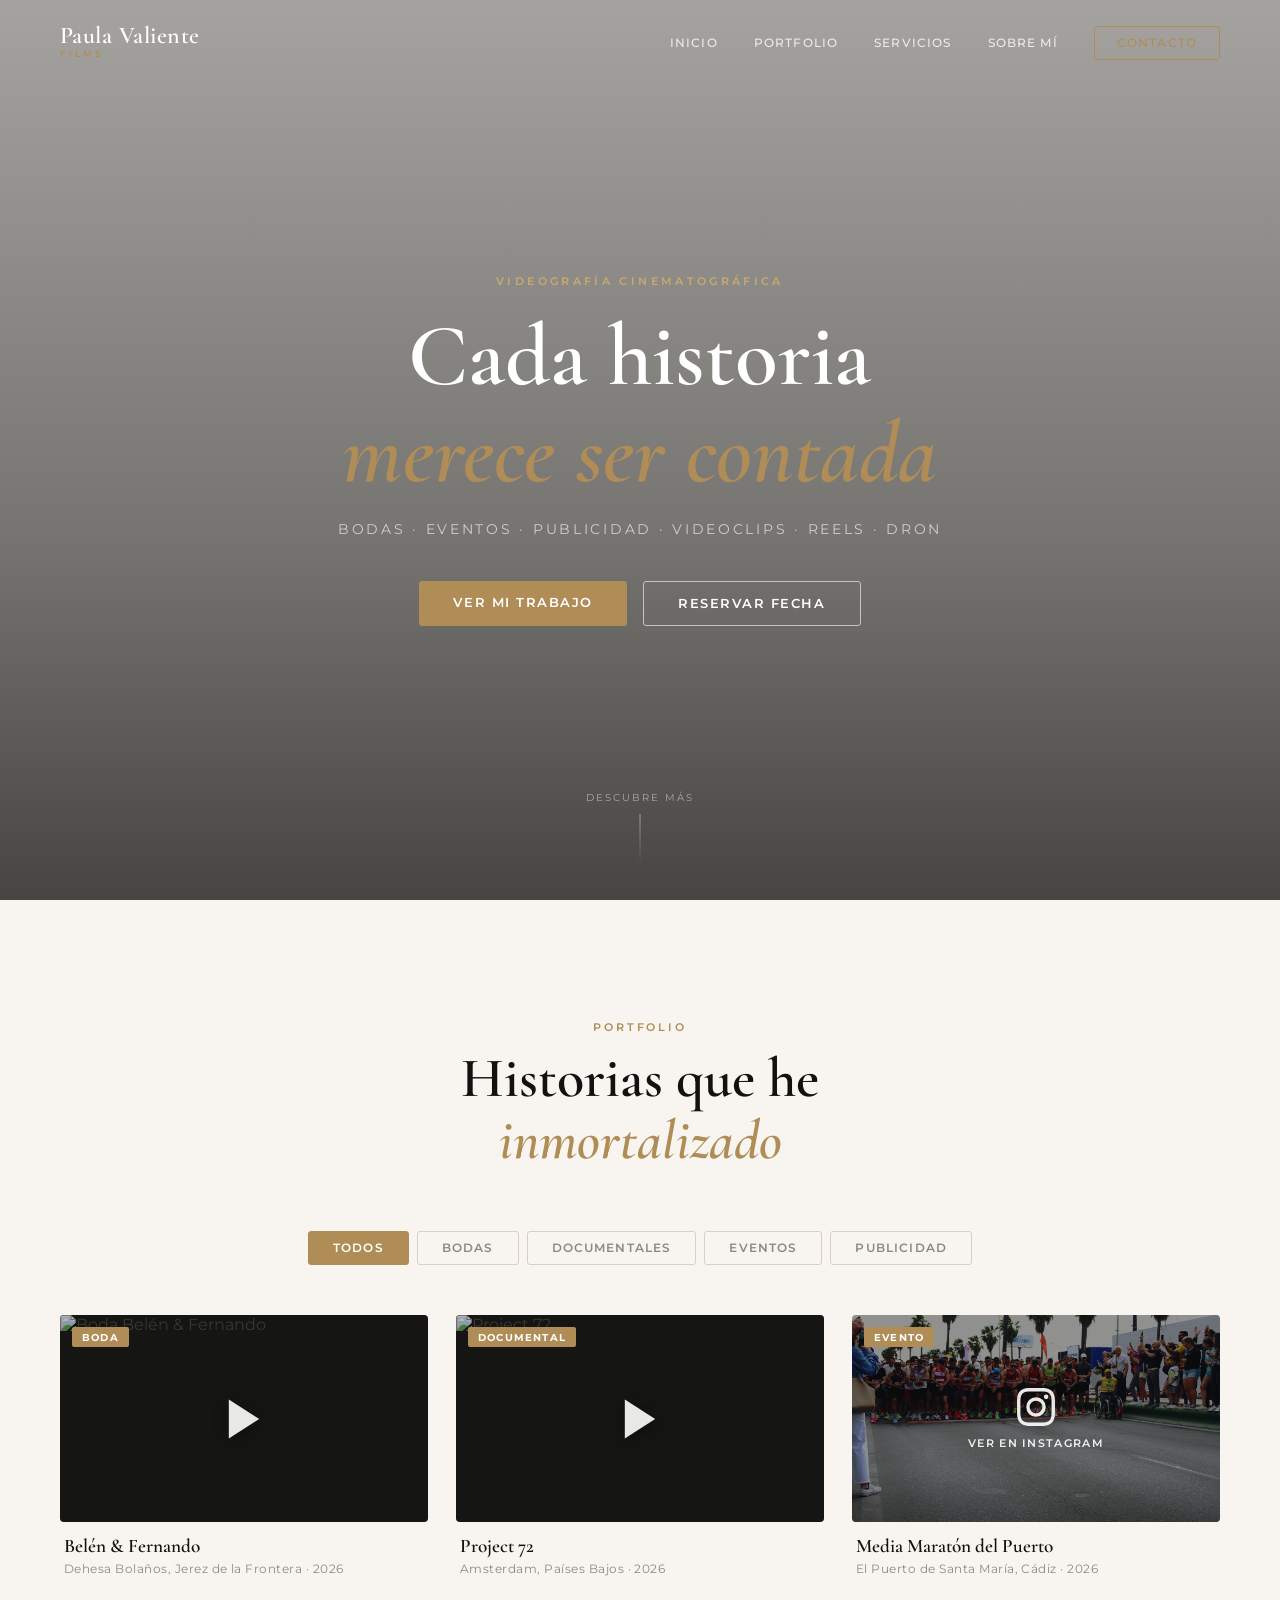
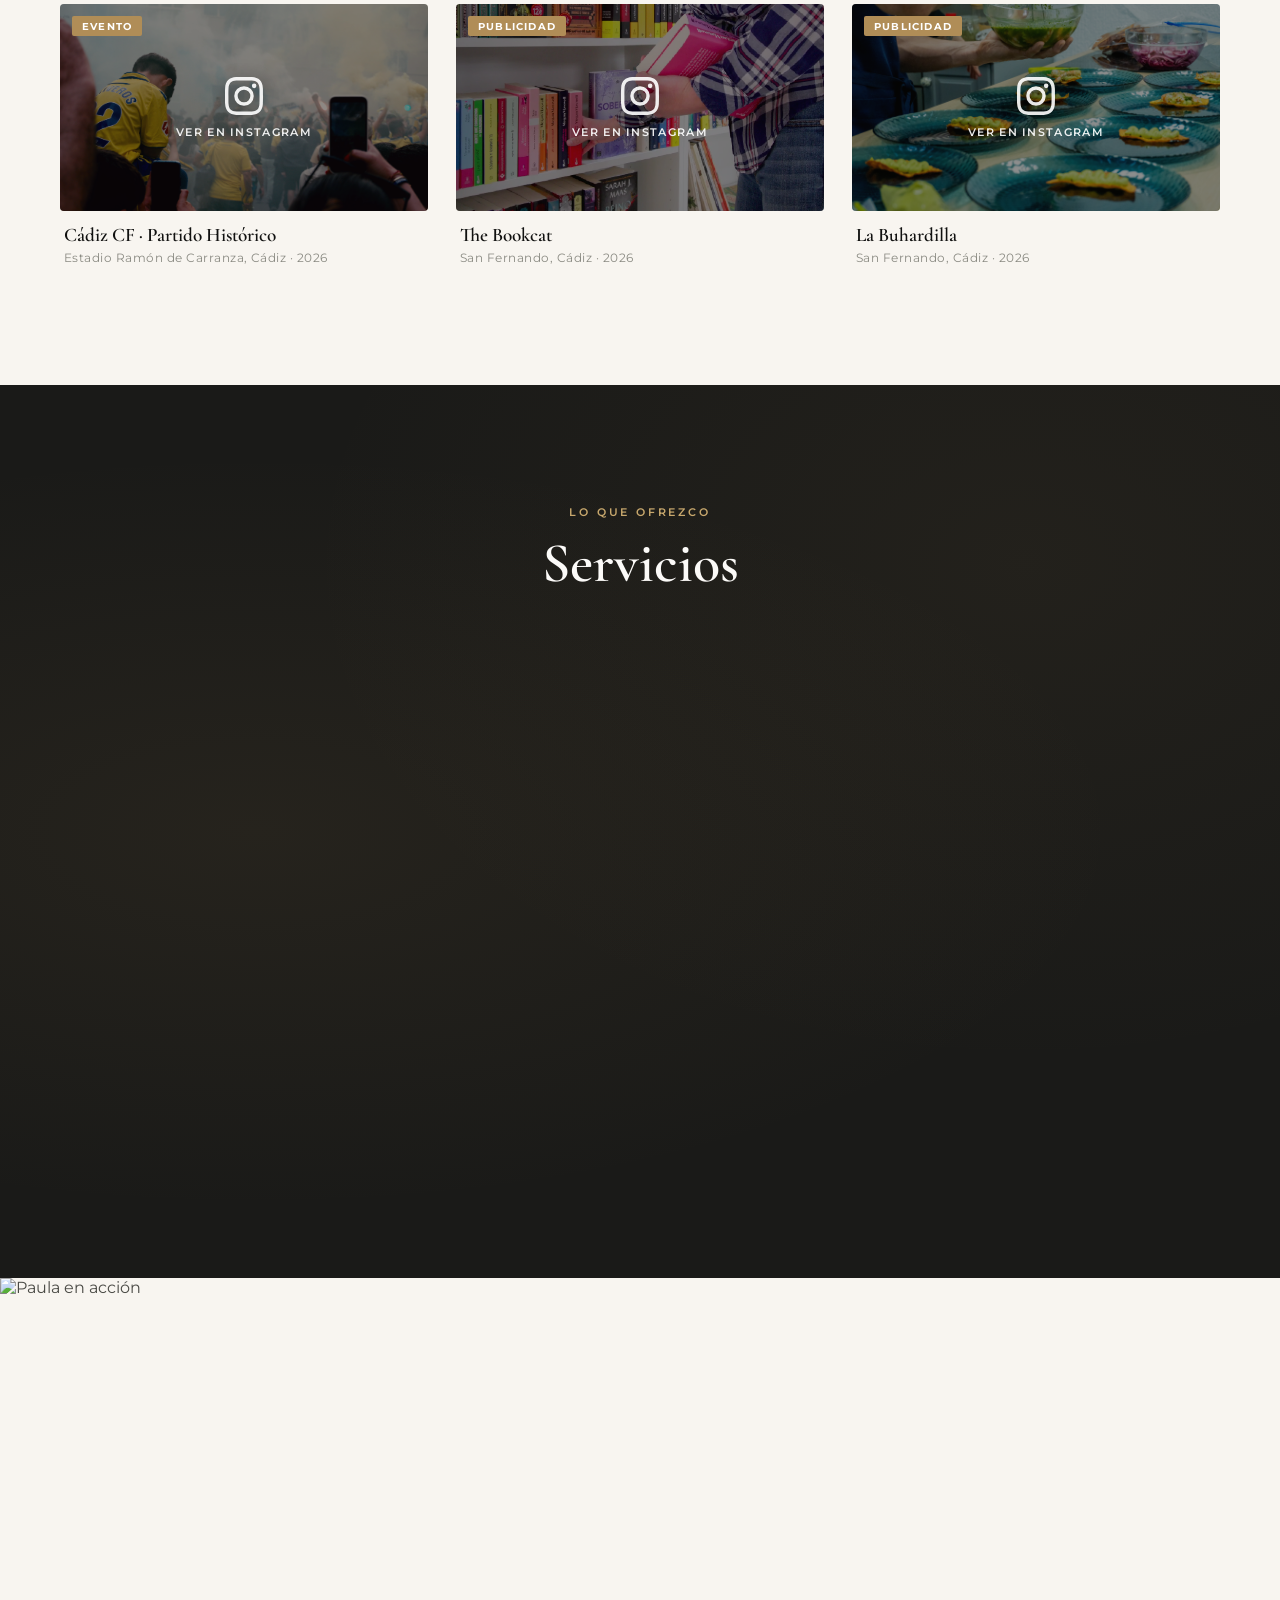
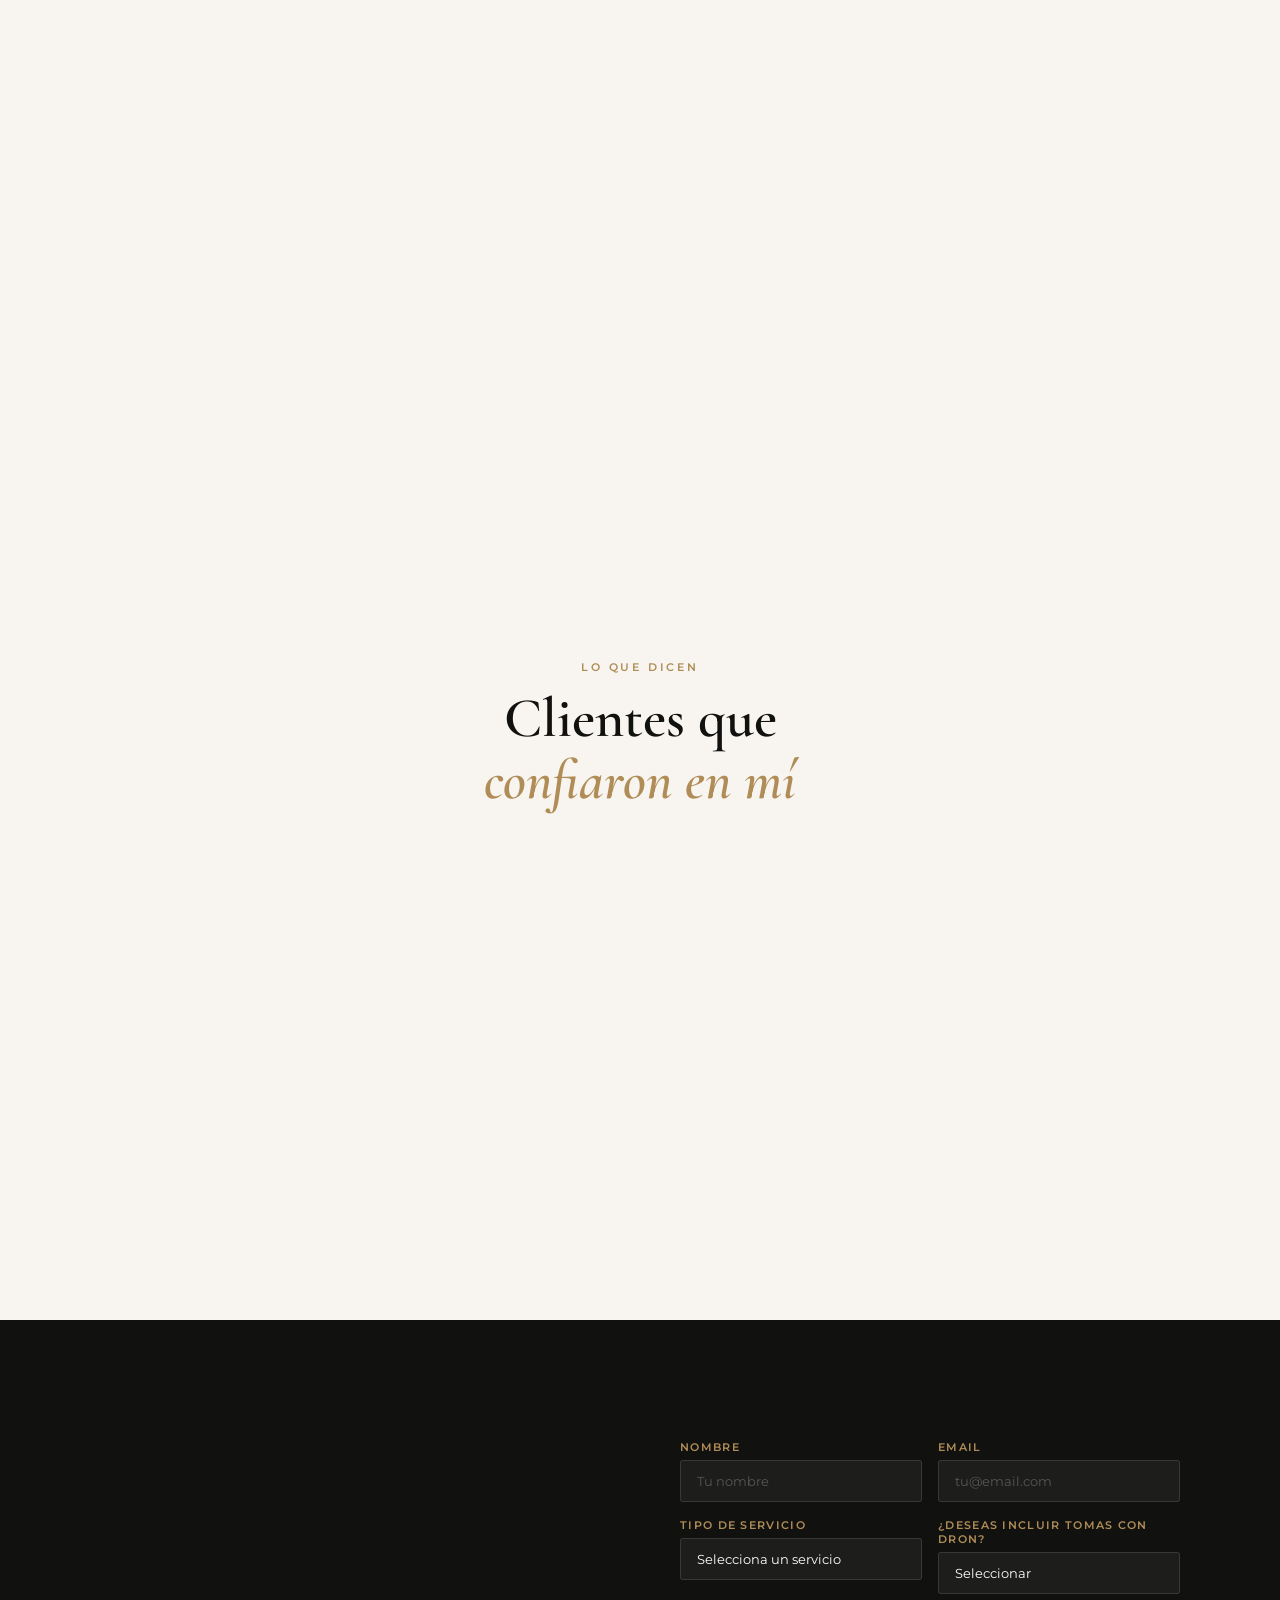
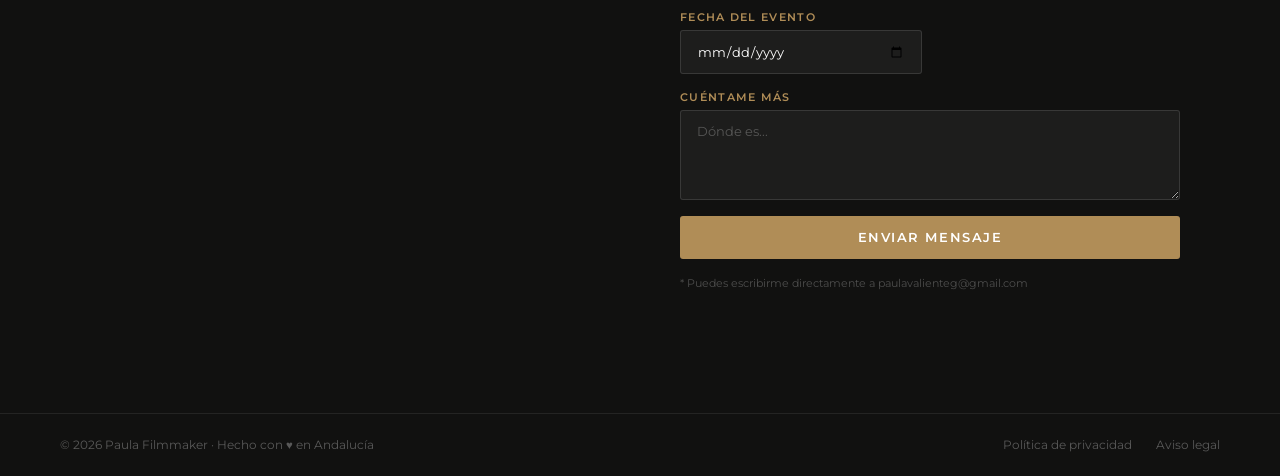
==== index.html @ d6648cf3 "Add files via upload" ====
<!DOCTYPE html>
<html lang="es">
<head>
    <!-- Google tag (gtag.js) -->
        <script async src="https://www.googletagmanager.com/gtag/js?id=G-GNTTGFCQBN"></script>
        <script>
          window.dataLayer = window.dataLayer || [];
          function gtag(){dataLayer.push(arguments);}
          gtag('js', new Date());
        
          gtag('config', 'G-GNTTGFCQBN');
    </script>
    
    <meta charset="UTF-8">
    <link rel="icon" href="/favicon.ico" sizes="any">
    <link rel="icon" href="/favicon.svg" type="image/svg+xml">
    <link rel="apple-touch-icon" href="/apple-touch-icon.png">
    <meta name="viewport" content="width=device-width, initial-scale=1.0">
    <title>Paula Valiente Films | Videografía Cinematográfica</title>
    
    <!-- SEO -->
    <meta name="description" content="Videógrafo de bodas y eventos en Andalucía. Vídeos cinematográficos 4K, tomas con dron y fotografía. Reserva tu fecha en San Fernando.">
    <meta name="keywords" content="videógrafo bodas Cádiz, video boda Andalucía, videógrafo San Fernando, cinematográfico boda, dron boda">
    <meta name="author" content="Paula Valiente Films">

    <!-- Open Graph (para cuando compartes el link en WhatsApp, Instagram...) -->
    <meta property="og:title" content="Paula Valiente Films | Videografía Cinematográfica">
    <meta property="og:description" content="Inmortalizamos tu gran día con vídeos cinematográficos en 4K. Bodas, eventos y publicidad en Andalucía.">
    <meta property="og:image" content="https://paulavalientefilms.es/preview.jpg">
    <meta property="og:url" content="https://paulavalientefilms.es/">
    <meta property="og:type" content="website">
    
    <link rel="canonical" href="https://paulavalientefilms.es/">
    <link rel="preconnect" href="https://fonts.googleapis.com">
    <link rel="preconnect" href="https://fonts.gstatic.com" crossorigin>
    <link href="https://fonts.googleapis.com/css2?family=Cormorant+Garamond:ital,wght@0,300;0,400;0,600;1,300;1,400&family=Montserrat:wght@300;400;500;600&display=swap" rel="stylesheet">
    <link rel="stylesheet" href="style.css">


    <script type="application/ld+json">
    {
      "@context": "https://schema.org",
      "@type": "LocalBusiness",
      "name": "Paula Valiente Films",
      "description": "Videógrafa de bodas y eventos en Andalucía",
      "url": "https://paulavalientefilms.es",
      "telephone": "+34601345116",
      "email": "paulavalienteg@gmail.com",
      "address": {
        "@type": "PostalAddress",
        "addressLocality": "San Fernando",
        "addressRegion": "Cádiz",
        "addressCountry": "ES"
      },
      "areaServed": "Andalucía"
    }
    </script>

    
</head>
<body>

    <!-- NAVBAR -->
    <nav class="navbar" id="navbar">
        <div class="logo">
            <span class="logo-main">Paula Valiente</span>
            <span class="logo-sub">FILMS</span>
        </div>
        <button class="hamburger" id="hamburger" aria-label="Menú">
            <span></span><span></span><span></span>
        </button>
        <ul class="nav-links" id="nav-links">
            <li><a href="#inicio" class="nav-link">Inicio</a></li>
            <li><a href="#portafolio" class="nav-link">Portfolio</a></li>
            <li><a href="#servicios" class="nav-link">Servicios</a></li>
            <li><a href="#sobre-mi" class="nav-link">Sobre mí</a></li>
            <li><a href="#contacto" class="nav-link nav-cta">Contacto</a></li>
        </ul>
    </nav>

    <!-- HERO -->
    <header id="inicio" class="hero">
        <div class="hero-video-wrapper">
            <video
                id="heroVideo"
                autoplay
                muted
                loop
                playsinline
                preload="auto">
                <source src="video-web.mp4" type="video/mp4">
            </video>
        </div>
        <div class="hero-overlay"></div>
        
        <div class="hero-content">
            <p class="hero-eyebrow">Videografía Cinematográfica</p>
            <h1 class="hero-title">Cada historia<br><em>merece ser contada</em></h1>
            <p class="hero-subtitle">Bodas · Eventos · Publicidad · Videoclips · Reels · Dron</p>
            <div class="hero-actions">
                <a href="#portafolio" class="btn btn-primary">Ver mi trabajo</a>
                <a href="#contacto" class="btn btn-outline">Reservar fecha</a>
            </div>
        </div>
        <div class="hero-scroll">
            <span>Descubre más</span>
            <div class="scroll-line"></div>
        </div>
    </header>

    <!-- CATEGORÍAS DE PORTFOLIO -->
    <section id="portafolio" class="portfolio">
        <div class="section-header">
            <p class="section-eyebrow">Portfolio</p>
            <h2>Historias que he<br><em>inmortalizado</em></h2>
        </div>

        <!-- Tabs de categoría -->
        <div class="portfolio-tabs">
            <button class="tab-btn active" data-filter="all">Todos</button>
            <button class="tab-btn" data-filter="bodas">Bodas</button>
            <button class="tab-btn" data-filter="documental">Documentales</button>
            <button class="tab-btn" data-filter="eventos">Eventos</button>
            <button class="tab-btn" data-filter="publicidad">Publicidad</button>
        </div>

        <div class="video-grid">
            <!-- Boda 1 -->
            <div class="video-card" data-category="bodas">
            <div class="video-thumb" data-videoid="0Jk3aKLNpxE">
                <img src="https://img.youtube.com/vi/0Jk3aKLNpxE/maxresdefault.jpg"
                 alt="Boda Belén & Fernando"
                 loading="lazy">
                <div class="play-btn">
                    <svg viewBox="0 0 24 24">
                        <polygon points="5,3 19,12 5,21"/>
                    </svg>
                </div>
                <div class="video-label">Boda</div>
                </div>
            <div class="video-info">
                <h3>Belén & Fernando</h3>
                <p>Dehesa Bolaños, Jerez de la Frontera · 2026</p>
            </div>
        </div>
            <!-- Documental -->
           <div class="video-card" data-category="documental">
                <div class="video-thumb" data-videoid="7jl26u4HxUA"> 
                    <img 
                        src="https://img.youtube.com/vi/7jl26u4HxUA/maxresdefault.jpg"
                        alt="Project 72"
                        loading="lazy"
                    >
                    <div class="play-btn">
                        <svg viewBox="0 0 24 24">
                            <polygon points="5,3 19,12 5,21"/>
                        </svg>
                    </div>
                    <div class="video-label">
                        Documental
                    </div>
                </div>
                <div class="video-info">
                    <h3>Project 72</h3>
                    <p>Amsterdam, Países Bajos · 2026</p>
                </div>
            </div>
            <!-- Evento — Reel Instagram Media Maratón -->
            <div class="video-card" data-category="eventos">
                <a href="https://www.instagram.com/reel/DYymXbLCEpI/" target="_blank" rel="noopener" class="video-thumb instagram-thumb">
                    <img src="maraton.png" alt="Media Maratón del Puerto" loading="lazy">
                    <div class="play-btn instagram-play">
                        <svg viewBox="0 0 24 24" fill="currentColor"><path d="M12 2.163c3.204 0 3.584.012 4.85.07 3.252.148 4.771 1.691 4.919 4.919.058 1.265.069 1.645.069 4.849 0 3.205-.012 3.584-.069 4.849-.149 3.225-1.664 4.771-4.919 4.919-1.266.058-1.644.07-4.85.07-3.204 0-3.584-.012-4.849-.07-3.26-.149-4.771-1.699-4.919-4.92-.058-1.265-.07-1.644-.07-4.849 0-3.204.013-3.583.07-4.849.149-3.227 1.664-4.771 4.919-4.919 1.266-.057 1.645-.069 4.849-.069zM12 0C8.741 0 8.333.014 7.053.072 2.695.272.273 2.69.073 7.052.014 8.333 0 8.741 0 12c0 3.259.014 3.668.072 4.948.2 4.358 2.618 6.78 6.98 6.98C8.333 23.986 8.741 24 12 24c3.259 0 3.668-.014 4.948-.072 4.354-.2 6.782-2.618 6.979-6.98.059-1.28.073-1.689.073-4.948 0-3.259-.014-3.667-.072-4.947-.196-4.354-2.617-6.78-6.979-6.98C15.668.014 15.259 0 12 0zm0 5.838a6.162 6.162 0 100 12.324 6.162 6.162 0 000-12.324zM12 16a4 4 0 110-8 4 4 0 010 8zm6.406-11.845a1.44 1.44 0 100 2.881 1.44 1.44 0 000-2.881z"/></svg>
                        <span>Ver en Instagram</span>
                    </div>
                    <div class="video-label">Evento</div>
                </a>
                <div class="video-info">
                    <h3>Media Maratón del Puerto</h3>
                    <p>El Puerto de Santa María, Cádiz · 2026</p>
                </div>
            </div>

            <!-- Evento — Reel Instagram Cádiz CF -->
            <div class="video-card" data-category="eventos">
                <a href="https://www.instagram.com/reel/DYfTWARoawG/" target="_blank" rel="noopener" class="video-thumb instagram-thumb">
                    <img src="cadiz.png" alt="Cádiz CF partido" loading="lazy">
                    <div class="play-btn instagram-play">
                        <svg viewBox="0 0 24 24" fill="currentColor"><path d="M12 2.163c3.204 0 3.584.012 4.85.07 3.252.148 4.771 1.691 4.919 4.919.058 1.265.069 1.645.069 4.849 0 3.205-.012 3.584-.069 4.849-.149 3.225-1.664 4.771-4.919 4.919-1.266.058-1.644.07-4.85.07-3.204 0-3.584-.012-4.849-.07-3.26-.149-4.771-1.699-4.919-4.92-.058-1.265-.07-1.644-.07-4.849 0-3.204.013-3.583.07-4.849.149-3.227 1.664-4.771 4.919-4.919 1.266-.057 1.645-.069 4.849-.069zM12 0C8.741 0 8.333.014 7.053.072 2.695.272.273 2.69.073 7.052.014 8.333 0 8.741 0 12c0 3.259.014 3.668.072 4.948.2 4.358 2.618 6.78 6.98 6.98C8.333 23.986 8.741 24 12 24c3.259 0 3.668-.014 4.948-.072 4.354-.2 6.782-2.618 6.979-6.98.059-1.28.073-1.689.073-4.948 0-3.259-.014-3.667-.072-4.947-.196-4.354-2.617-6.78-6.979-6.98C15.668.014 15.259 0 12 0zm0 5.838a6.162 6.162 0 100 12.324 6.162 6.162 0 000-12.324zM12 16a4 4 0 110-8 4 4 0 010 8zm6.406-11.845a1.44 1.44 0 100 2.881 1.44 1.44 0 000-2.881z"/></svg>
                        <span>Ver en Instagram</span>
                    </div>
                    <div class="video-label">Evento</div>
                </a>
                <div class="video-info">
                    <h3>Cádiz CF · Partido Histórico</h3>
                    <p>Estadio Ramón de Carranza, Cádiz · 2026</p>
                </div>
            </div>

            <!-- Publicidad — Reel Instagram -->
            <div class="video-card" data-category="publicidad">
                <a href="https://www.instagram.com/reel/DXKJdGpjcBE/" target="_blank" rel="noopener" class="video-thumb instagram-thumb">
                    <img src="bookcat.png" alt="Reel publicitario Instagram" loading="lazy">
                    <div class="play-btn instagram-play">
                        <svg viewBox="0 0 24 24" fill="currentColor"><path d="M12 2.163c3.204 0 3.584.012 4.85.07 3.252.148 4.771 1.691 4.919 4.919.058 1.265.069 1.645.069 4.849 0 3.205-.012 3.584-.069 4.849-.149 3.225-1.664 4.771-4.919 4.919-1.266.058-1.644.07-4.85.07-3.204 0-3.584-.012-4.849-.07-3.26-.149-4.771-1.699-4.919-4.92-.058-1.265-.07-1.644-.07-4.849 0-3.204.013-3.583.07-4.849.149-3.227 1.664-4.771 4.919-4.919 1.266-.057 1.645-.069 4.849-.069zM12 0C8.741 0 8.333.014 7.053.072 2.695.272.273 2.69.073 7.052.014 8.333 0 8.741 0 12c0 3.259.014 3.668.072 4.948.2 4.358 2.618 6.78 6.98 6.98C8.333 23.986 8.741 24 12 24c3.259 0 3.668-.014 4.948-.072 4.354-.2 6.782-2.618 6.979-6.98.059-1.28.073-1.689.073-4.948 0-3.259-.014-3.667-.072-4.947-.196-4.354-2.617-6.78-6.979-6.98C15.668.014 15.259 0 12 0zm0 5.838a6.162 6.162 0 100 12.324 6.162 6.162 0 000-12.324zM12 16a4 4 0 110-8 4 4 0 010 8zm6.406-11.845a1.44 1.44 0 100 2.881 1.44 1.44 0 000-2.881z"/></svg>
                        <span>Ver en Instagram</span>
                    </div>
                    <div class="video-label">Publicidad</div>
                </a>
                <div class="video-info">
                    <h3>The Bookcat</h3>
                    <p>San Fernando, Cádiz · 2026</p>
                </div>
            </div>

            <div class="video-card" data-category="publicidad">
                <a href="https://www.instagram.com/reel/DZVcDVutwil/" target="_blank" rel="noopener" class="video-thumb instagram-thumb">
                    <img src="buhardilla.jpg" alt="Reel publicitario Instagram" loading="lazy">
                    <div class="play-btn instagram-play">
                        <svg viewBox="0 0 24 24" fill="currentColor"><path d="M12 2.163c3.204 0 3.584.012 4.85.07 3.252.148 4.771 1.691 4.919 4.919.058 1.265.069 1.645.069 4.849 0 3.205-.012 3.584-.069 4.849-.149 3.225-1.664 4.771-4.919 4.919-1.266.058-1.644.07-4.85.07-3.204 0-3.584-.012-4.849-.07-3.26-.149-4.771-1.699-4.919-4.92-.058-1.265-.07-1.644-.07-4.849 0-3.204.013-3.583.07-4.849.149-3.227 1.664-4.771 4.919-4.919 1.266-.057 1.645-.069 4.849-.069zM12 0C8.741 0 8.333.014 7.053.072 2.695.272.273 2.69.073 7.052.014 8.333 0 8.741 0 12c0 3.259.014 3.668.072 4.948.2 4.358 2.618 6.78 6.98 6.98C8.333 23.986 8.741 24 12 24c3.259 0 3.668-.014 4.948-.072 4.354-.2 6.782-2.618 6.979-6.98.059-1.28.073-1.689.073-4.948 0-3.259-.014-3.667-.072-4.947-.196-4.354-2.617-6.78-6.979-6.98C15.668.014 15.259 0 12 0zm0 5.838a6.162 6.162 0 100 12.324 6.162 6.162 0 000-12.324zM12 16a4 4 0 110-8 4 4 0 010 8zm6.406-11.845a1.44 1.44 0 100 2.881 1.44 1.44 0 000-2.881z"/></svg>
                        <span>Ver en Instagram</span>
                    </div>
                    <div class="video-label">Publicidad</div>
                </a>
                <div class="video-info">
                    <h3>La Buhardilla</h3>
                    <p>San Fernando, Cádiz · 2026</p>
                </div>
            </div>
        </div>
    </section>

    <!-- MODAL DE VIDEO -->
    <div class="video-modal" id="videoModal">
        <div class="modal-overlay" id="modalOverlay"></div>
        <div class="modal-content">
            <button class="modal-close" id="modalClose">✕</button>
            <div class="modal-iframe-wrap">
                <iframe id="modalIframe" src="" frameborder="0" allowfullscreen allow="autoplay; encrypted-media"></iframe>
            </div>
        </div>
    </div>

    <!-- SERVICIOS -->
    <section id="servicios" class="services">
        <div class="services-bg"></div>
        <div class="section-header light">
            <p class="section-eyebrow">Lo que ofrezco</p>
            <h2>Servicios</h2>
        </div>
        <div class="services-grid">
            <div class="service-card">
                <div class="service-icon">
                    <svg viewBox="0 0 24 24" fill="none" stroke="currentColor" stroke-width="1.5"><path d="M15 10l4.553-2.069A1 1 0 0121 8.882v6.236a1 1 0 01-1.447.894L15 14M3 8a2 2 0 012-2h8a2 2 0 012 2v8a2 2 0 01-2 2H5a2 2 0 01-2-2V8z"/></svg>
                </div>
                <h3>Boda Esencia</h3>
                <p>Cobertura documental de boda centrada en capturar emociones reales, momentos espontáneos y la esencia auténtica de vuestro día.</p>
                <ul class="service-list">
                    <li>Cobertura completa del día de la boda</li>
                    <li>Película cinematográfica en 4K</li>
                    <li>Highlight film</li>
                    <li>Vídeo completo de la ceremonia</li>
                    <li>Entrega online personalizada</li>
                    <li>Dron opcional</li>
                </ul>
            </div>
            <div class="service-card featured">
                <div class="service-badge">Más solicitado</div>
                <div class="service-icon">
                    <svg viewBox="0 0 24 24" fill="none" stroke="currentColor" stroke-width="1.5"><path d="M3 9l9-7 9 7v11a2 2 0 01-2 2H5a2 2 0 01-2-2z"/><polyline points="9 22 9 12 15 12 15 22"/></svg>
                </div>
                <h3>Boda Infinity</h3>
                <p>La experiencia más completa. Incluye una sesión preboda para contar vuestra historia desde el principio y crear una película aún más personal.</p>
                <ul class="service-list">
                    <li>Sesión preboda incluida</li>
                    <li>Cobertura completa del día de la boda</li>
                    <li>Película cinematográfica premium en 4K</li>
                    <li>Highlight film premium</li>
                    <li>Vídeo completo de la ceremonia</li>
                    <li>Entrega online + USB personalizado</li>
                    <li>Dron opcional</li>
                </ul>
            </div>
            <div class="service-card">
                <div class="service-icon">
                    <svg viewBox="0 0 24 24" fill="none" stroke="currentColor" stroke-width="1.5"><circle cx="12" cy="12" r="10"/><path d="M12 8v4l3 3"/></svg>
                </div>
                <h3>Eventos & Publicidad</h3>
                <p>Cobertura de eventos corporativos, spots publicitarios para negocios, redes sociales y campañas digitales.</p>
                <ul class="service-list">
                    <li>Vídeos para Instagram/TikTok</li>
                    <li>Spots para tiendas y negocios</li>
                    <li>Eventos sociales y corporativos</li>
                    <li>Presupuesto a medida</li>
                </ul>
            </div>
            <div class="service-card">
                <div class="service-icon">
                    <svg viewBox="0 0 24 24" fill="none" stroke="currentColor" stroke-width="1.5"><path d="M12 2L2 7l10 5 10-5-10-5zM2 17l10 5 10-5M2 12l10 5 10-5"/></svg>
                </div>
                <h3>Proyectos creativos y Videoclips</h3>
                <p>Producciones visuales con enfoque cinematográfico para artistas, marcas y proyectos creativos que buscan una identidad única.</p>
                <ul class="service-list">
                    <li>Dirección creativa y narrativa visual</li>
                    <li>Grabación en 4K cinematográfico</li>
                    <li>Edición dinámica y color grading</li>
                    <li>Entrega optimizada para redes y plataformas</li>
                </ul>
            </div>
        </div>
    </section>

    <!-- SOBRE MÍ -->
    <section id="sobre-mi" class="about">
        <div class="about-img">
            <img src="_MG_0349.JPG" alt="Paula en acción" loading="lazy">
        </div>
        <div class="about-text">
            <p class="section-eyebrow">Sobre mí</p>
            <h2>Historias<br><em>con alma cinematográfica</em></h2>
            <p>Soy Paula, filmmaker andaluza y apasionada por contar historias desde una mirada íntima y cinematográfica. Me inspiran las emociones reales, la sensibilidad de los pequeños detalles y la capacidad que tiene una imagen de hacerte volver a sentir un momento una y otra vez.</p>
            <p>Mi forma de crear se basa en contar historias emotivas que transmitan a través de la belleza de la imagen y del sonido. Me inspiran los pequeños momentos, la luz natural y las emociones reales que hacen único cada proyecto.</p>
            <p>Actualmente trabajo en Andalucía y estoy abierta a proyectos en cualquier lugar.</p>
            <a href="#contacto" class="btn btn-outline about-cta">Hablemos de tu proyecto</a>
        </div>
    </section>
    
    <!-- TESTIMONIOS -->
    <section class="testimonials">
            <div class="section-header">
                <p class="section-eyebrow">Lo que dicen</p>
                <h2>Clientes que<br><em>confiaron en mí</em></h2>
            </div>
            <div class="testimonials-grid">
                <div class="testimonial-card">
                    <div class="stars">★★★★★</div>
                    <p>"Paula tiene una sensibilidad única para capturar los momentos que de verdad importan. Cada vez que vemos nuestro vídeo sentimos que volvemos a vivir ese día en la Dehesa Bolaños. Es un tesoro que guardaremos para siempre."</p>
                    <div class="testimonial-author">
                        <strong>Belén & Fernando</strong>
                        <span>Boda en Jerez de la Frontera · 2026</span>
                    </div>
                </div>
                <div class="testimonial-card">
                    <div class="stars">★★★★★</div>
                    <p>"Trabajar con Paula en Project 72 fue una experiencia increíble. Supo entender la esencia del proyecto desde el primer momento y lo tradujo en imágenes que emocionan. Profesionalidad y talento a partes iguales."</p>
                    <div class="testimonial-author">
                        <strong>Project 72</strong>
                        <span>Documental · Amsterdam, 2026</span>
                    </div>
                </div>
                <div class="testimonial-card">
                    <div class="stars">★★★★★</div>
                    <p>"El reel que nos hizo Paula para The Bookcat superó todas nuestras expectativas. Captó la esencia de nuestra librería en apenas unos segundos. Desde que lo publicamos nuestras visitas en Instagram se dispararon."</p>
                    <div class="testimonial-author">
                        <strong>The Bookcat</strong>
                        <span>Reel publicitario · San Fernando, 2026</span>
                    </div>
                </div>
            </div>
    </section>

    <!-- CONTACTO -->
    <footer id="contacto" class="contact">
        <div class="contact-inner">
            <div class="contact-text">
                <p class="section-eyebrow light">Hablemos</p>
                <h2>¿Tienes una fecha<br><em>en mente?</em></h2>
                <p>Cuéntame cuándo es tu gran día o proyecto. Compruebo disponibilidad y te respondo en menos de 24 h.</p>
                <div class="contact-links">
                    <a href="mailto:paulavalienteg@gmail.com" class="contact-link">
                        <svg viewBox="0 0 24 24" fill="none" stroke="currentColor" stroke-width="1.5"><path d="M4 4h16c1.1 0 2 .9 2 2v12c0 1.1-.9 2-2 2H4c-1.1 0-2-.9-2-2V6c0-1.1.9-2 2-2z"/><polyline points="22,6 12,13 2,6"/></svg>
                        paulavalienteg@gmail.com
                    </a>
                    <a href="https://wa.me/34601345116" target="_blank" class="contact-link">
                        <svg viewBox="0 0 24 24" fill="currentColor"><path d="M17.472 14.382c-.297-.149-1.758-.867-2.03-.967-.273-.099-.471-.148-.67.15-.197.297-.767.966-.94 1.164-.173.199-.347.223-.644.075-.297-.15-1.255-.463-2.39-1.475-.883-.788-1.48-1.761-1.653-2.059-.173-.297-.018-.458.13-.606.134-.133.298-.347.446-.52.149-.174.198-.298.298-.497.099-.198.05-.371-.025-.52-.075-.149-.669-1.612-.916-2.207-.242-.579-.487-.5-.669-.51-.173-.008-.371-.01-.57-.01-.198 0-.52.074-.792.372-.272.297-1.04 1.016-1.04 2.479 0 1.462 1.065 2.875 1.213 3.074.149.198 2.096 3.2 5.077 4.487.709.306 1.262.489 1.694.625.712.227 1.36.195 1.871.118.571-.085 1.758-.719 2.006-1.413.248-.694.248-1.289.173-1.413-.074-.124-.272-.198-.57-.347m-5.421 7.403h-.004a9.87 9.87 0 01-5.031-1.378l-.361-.214-3.741.982.998-3.648-.235-.374a9.86 9.86 0 01-1.51-5.26c.001-5.45 4.436-9.884 9.888-9.884 2.64 0 5.122 1.03 6.988 2.898a9.825 9.825 0 012.893 6.994c-.003 5.45-4.437 9.884-9.885 9.884m8.413-18.297A11.815 11.815 0 0012.05 0C5.495 0 .16 5.335.157 11.892c0 2.096.547 4.142 1.588 5.945L.057 24l6.305-1.654a11.882 11.882 0 005.683 1.448h.005c6.554 0 11.89-5.335 11.893-11.893a11.821 11.821 0 00-3.48-8.413z"/></svg>
                        +34 601 345 116
                    </a>
                    <a href="https://www.instagram.com/paulavaliente._/" target="_blank" class="contact-link">
                        <svg viewBox="0 0 24 24" fill="currentColor"><path d="M12 2.163c3.204 0 3.584.012 4.85.07 3.252.148 4.771 1.691 4.919 4.919.058 1.265.069 1.645.069 4.849 0 3.205-.012 3.584-.069 4.849-.149 3.225-1.664 4.771-4.919 4.919-1.266.058-1.644.07-4.85.07-3.204 0-3.584-.012-4.849-.07-3.26-.149-4.771-1.699-4.919-4.92-.058-1.265-.07-1.644-.07-4.849 0-3.204.013-3.583.07-4.849.149-3.227 1.664-4.771 4.919-4.919 1.266-.057 1.645-.069 4.849-.069zM12 0C8.741 0 8.333.014 7.053.072 2.695.272.273 2.69.073 7.052.014 8.333 0 8.741 0 12c0 3.259.014 3.668.072 4.948.2 4.358 2.618 6.78 6.98 6.98C8.333 23.986 8.741 24 12 24c3.259 0 3.668-.014 4.948-.072 4.354-.2 6.782-2.618 6.979-6.98.059-1.28.073-1.689.073-4.948 0-3.259-.014-3.667-.072-4.947-.196-4.354-2.617-6.78-6.979-6.98C15.668.014 15.259 0 12 0zm0 5.838a6.162 6.162 0 100 12.324 6.162 6.162 0 000-12.324zM12 16a4 4 0 110-8 4 4 0 010 8zm6.406-11.845a1.44 1.44 0 100 2.881 1.44 1.44 0 000-2.881z"/></svg>
                        @paulavaliente._
                    </a>
                </div>
            </div>
            <form class="contact-form" id="contactForm" action="https://formspree.io/f/xzdokjye" method="POST">
                <div class="form-group">
                    <label for="nombre">Nombre</label>
                    <input type="text" id="nombre" name="nombre" placeholder="Tu nombre" required>
                </div>
                <div class="form-group">
                    <label for="email">Email</label>
                    <input type="email" id="email" name="email" placeholder="tu@email.com" required>
                </div>
                <div class="form-group">
                    <label for="servicio">Tipo de servicio</label>
                    <select id="servicio" name="servicio" required>
                        <option value="">Selecciona un servicio</option>
                        <option>Boda Esencia</option>
                        <option>Boda Infinity</option>
                        <option>Vídeo de evento</option>
                        <option>Vídeo publicitario / Tienda</option>
                        <option>Proyecto creativo / Videoclip</option>
                        <option>Otro</option>
                    </select>
                </div>
                <div class="form-group">
                    <label for="dron">¿Deseas incluir tomas con dron?</label>
                    <select id="dron" name="dron">
                        <option value="">Seleccionar</option>
                        <option>Sí</option>
                        <option>No</option>
                    </select>
                </div>
                <div class="form-group">
                    <label for="fecha">Fecha del evento</label>
                    <input type="date" id="fecha" name="fecha">
                </div>
                <div class="form-group full">
                    <label for="mensaje">Cuéntame más</label>
                    <textarea id="mensaje" name="mensaje" rows="4" placeholder="Dónde es..."></textarea>
                </div>
                <button type="submit" class="btn btn-primary full-btn">Enviar mensaje</button>
                <p class="form-note">* Puedes escribirme directamente a paulavalienteg@gmail.com</p>
            </form>
        </div>
        <div class="footer-bottom">
            <p>© 2026 Paula Filmmaker · Hecho con ♥ en Andalucía</p>
            <div class="footer-links">
                <a href="privacidad.html">Política de privacidad</a>
                <a href="aviso-legal.html">Aviso legal</a>
            </div>
        </div>
    </footer>

    <script src="script.js"></script>
</body>
</html>
---- style.css ----
/* ================================================
   TU NOMBRE FILMS — Stylesheet
   Fuentes: Cormorant Garamond (display) + Montserrat (body)
   Paleta: crema oscuro, oro, casi-negro
   ================================================ */

:root {
    --gold: #b08d57;
    --gold-light: #c9a96e;
    --gold-dark: #8c6e42;
    --black: #111110;
    --dark: #1a1a18;
    --mid: #3a3a36;
    --text: #4a4a45;
    --muted: #8a8a82;
    --cream: #f8f5f0;
    --white: #ffffff;
    --transition: 0.4s cubic-bezier(0.25, 0.46, 0.45, 0.94);
}

/* RESET & BASE */
*, *::before, *::after {
    margin: 0; padding: 0;
    box-sizing: border-box;
}
html { scroll-behavior: smooth; font-size: 16px; }
body {
    font-family: 'Montserrat', sans-serif;
    color: var(--text);
    background: var(--cream);
    overflow-x: hidden;
}
img { display: block; width: 100%; object-fit: cover; }
a { text-decoration: none; color: inherit; }

/* TIPOGRAFÍA */
h1, h2, h3 {
    font-family: 'Cormorant Garamond', serif;
    font-weight: 600;
    line-height: 1.1;
}
h1 { font-size: clamp(2.8rem, 7vw, 5.5rem); }
h2 { font-size: clamp(2rem, 4.5vw, 3.5rem); }
h3 { font-size: 1.5rem; }
em { font-style: italic; color: var(--gold); }

.hero-video-wrapper {
    position: absolute;
    top: 50%;
    left: 50%;
    width: 100vw;
    height: 56.25vw;
    min-height: 100%;
    min-width: 177.78vh;
    transform: translate(-50%, -50%);
    overflow: hidden;
    z-index: 0;
}

.hero-video-poster {
    position: absolute;
    inset: 0;
    background: url('https://img.youtube.com/vi/7PpufOaEaes/maxresdefault.jpg')
                center center / cover no-repeat;
    z-index: 2;
    opacity: 1;
    transition: opacity .8s ease;
}

.hero-video-poster.loaded {
    opacity: 0;
    pointer-events: none;
}

.hero-video-wrapper iframe {
    width: 100%;
    height: 100%;
    border: 0;
}

.section-eyebrow {
    display: block;
    font-family: 'Montserrat', sans-serif;
    font-size: 0.7rem;
    font-weight: 600;
    letter-spacing: 0.25em;
    text-transform: uppercase;
    color: var(--gold);
    margin-bottom: 14px;
}
.section-header {
    text-align: center;
    margin-bottom: 60px;
}
.section-header h2 { color: var(--black); }
.section-header.light h2 { color: var(--white); }
.section-header.light .section-eyebrow { color: var(--gold-light); }

/* BOTONES */
.btn {
    display: inline-block;
    padding: 14px 34px;
    font-family: 'Montserrat', sans-serif;
    font-size: 0.8rem;
    font-weight: 600;
    letter-spacing: 0.12em;
    text-transform: uppercase;
    border-radius: 3px;
    transition: all var(--transition);
    cursor: pointer;
    border: none;
}
.btn-primary {
    background: var(--gold);
    color: var(--white);
}
.btn-primary:hover {
    background: var(--gold-dark);
    transform: translateY(-2px);
    box-shadow: 0 8px 24px rgba(176,141,87,0.35);
}
.btn-outline {
    background: transparent;
    color: var(--white);
    border: 1px solid rgba(255,255,255,0.6);
}
.btn-outline:hover {
    background: rgba(255,255,255,0.12);
    border-color: var(--white);
}

/* ================================================
   NAVBAR
   ================================================ */
.navbar {
    position: fixed;
    top: 0; left: 0; width: 100%;
    z-index: 1000;
    display: flex;
    justify-content: space-between;
    align-items: center;
    padding: 24px 60px;
    transition: all var(--transition);
}
.navbar.scrolled {
    background: rgba(17, 17, 16, 0.96);
    backdrop-filter: blur(12px);
    padding: 16px 60px;
    box-shadow: 0 2px 30px rgba(0,0,0,0.3);
}
.logo {
    display: flex;
    flex-direction: column;
    line-height: 1;
}
.logo-main {
    font-family: 'Cormorant Garamond', serif;
    font-size: 1.5rem;
    font-weight: 600;
    color: var(--white);
    letter-spacing: 0.02em;
}
.logo-sub {
    font-family: 'Montserrat', sans-serif;
    font-size: 0.55rem;
    letter-spacing: 0.35em;
    color: var(--gold);
    font-weight: 600;
    margin-top: 2px;
}
.nav-links {
    list-style: none;
    display: flex;
    gap: 36px;
    align-items: center;
}
.nav-link {
    font-size: 0.72rem;
    font-weight: 500;
    letter-spacing: 0.1em;
    text-transform: uppercase;
    color: rgba(255,255,255,0.8);
    transition: color var(--transition);
    position: relative;
}
.nav-link::after {
    content: '';
    position: absolute;
    bottom: -4px; left: 0;
    width: 0; height: 1px;
    background: var(--gold);
    transition: width var(--transition);
}
.nav-link:hover, .nav-link:hover::after { color: var(--white); width: 100%; }
.nav-cta {
    padding: 9px 22px;
    border: 1px solid var(--gold);
    border-radius: 3px;
    color: var(--gold) !important;
}
.nav-cta:hover {
    background: var(--gold);
    color: var(--white) !important;
}
.nav-cta::after { display: none; }

/* Hamburger */
.hamburger {
    display: none;
    flex-direction: column;
    gap: 5px;
    background: none;
    border: none;
    cursor: pointer;
    padding: 4px;
}
.hamburger span {
    display: block;
    width: 24px; height: 2px;
    background: var(--white);
    border-radius: 2px;
    transition: all 0.3s;
}
.hamburger.open span:nth-child(1) { transform: translateY(7px) rotate(45deg); }
.hamburger.open span:nth-child(2) { opacity: 0; }
.hamburger.open span:nth-child(3) { transform: translateY(-7px) rotate(-45deg); }

/* ================================================
   HERO
   ================================================ */
.hero {
    position: relative;
    height: 100vh;
    min-height: 600px;
    display: flex;
    align-items: center;
    justify-content: center;
    text-align: center;
    overflow: hidden;
}
.hero-bg {
    position: absolute;
    inset: 0;
    background-size: cover;
    background-position: center;
    transform: scale(1.08);
    animation: heroZoom 12s ease-out forwards;
}
@keyframes heroZoom {
    to { transform: scale(1); }
}
.hero-overlay {
    position: absolute;
    inset: 0;
    background: linear-gradient(
        to bottom,
        rgba(10,10,8,0.35) 0%,
        rgba(10,10,8,0.55) 60%,
        rgba(10,10,8,0.75) 100%
    );
    z-index: 1;
}
.hero-content {
    position: relative;
    z-index: 2;
    color: var(--white);
    padding: 0 24px;
    animation: fadeUp 1.2s ease 0.3s both;
}
@keyframes fadeUp {
    from { opacity: 0; transform: translateY(30px); }
    to { opacity: 1; transform: translateY(0); }
}
.hero-eyebrow {
    font-size: 0.7rem;
    font-weight: 600;
    letter-spacing: 0.3em;
    text-transform: uppercase;
    color: var(--gold-light);
    margin-bottom: 20px;
}
.hero-title { margin-bottom: 20px; }
.hero-subtitle {
    font-size: 0.85rem;
    letter-spacing: 0.2em;
    text-transform: uppercase;
    color: rgba(255,255,255,0.65);
    margin-bottom: 44px;
}
.hero-actions { display: flex; gap: 16px; justify-content: center; flex-wrap: wrap; }

.hero-scroll {
    position: absolute;
    bottom: 36px; left: 50%;
    transform: translateX(-50%);
    z-index: 2;
    display: flex;
    flex-direction: column;
    align-items: center;
    gap: 10px;
    color: rgba(255,255,255,0.5);
    font-size: 0.65rem;
    letter-spacing: 0.2em;
    text-transform: uppercase;
}
.scroll-line {
    width: 1px; height: 50px;
    background: linear-gradient(to bottom, rgba(255,255,255,0.5), transparent);
    animation: scrollPulse 2s ease-in-out infinite;
}
@keyframes scrollPulse {
    0%, 100% { opacity: 0.5; transform: scaleY(1); }
    50% { opacity: 1; transform: scaleY(1.2); }
}

/* ================================================
   PORTFOLIO
   ================================================ */
.portfolio {
    padding: 120px 60px;
    background: var(--cream);
}

/* TABS */
.portfolio-tabs {
    display: flex;
    justify-content: center;
    gap: 8px;
    margin-bottom: 50px;
    flex-wrap: wrap;
}
.tab-btn {
    padding: 9px 24px;
    font-family: 'Montserrat', sans-serif;
    font-size: 0.72rem;
    font-weight: 600;
    letter-spacing: 0.1em;
    text-transform: uppercase;
    background: transparent;
    border: 1px solid #d5cfc5;
    border-radius: 3px;
    color: var(--muted);
    cursor: pointer;
    transition: all 0.3s;
}
.tab-btn:hover, .tab-btn.active {
    background: var(--gold);
    border-color: var(--gold);
    color: var(--white);
}

/* VIDEO GRID */
.video-grid {
    display: grid;
    grid-template-columns: repeat(3, 1fr);
    gap: 28px;
    max-width: 1200px;
    margin: 0 auto;
}
.video-card {
    cursor: pointer;
    transition: opacity 0.4s;
}
.video-card.hidden { display: none; }
.video-thumb {
    position: relative;
    overflow: hidden;
    border-radius: 4px;
    aspect-ratio: 16/9;
    background: var(--dark);
}
.video-thumb img {
    width: 100%;
    height: 100%;
    object-fit: cover;
}
.video-card:hover .video-thumb img { transform: scale(1.06); }
.play-btn {
    position: absolute;
    inset: 0;
    display: flex;
    align-items: center;
    justify-content: center;
    background: rgba(10,10,8,0.3);
    transition: background 0.3s;
}
.play-btn svg {
    width: 52px; height: 52px;
    fill: var(--white);
    opacity: 0.9;
    filter: drop-shadow(0 2px 8px rgba(0,0,0,0.5));
    transition: transform 0.3s;
}
.video-card:hover .play-btn { background: rgba(10,10,8,0.15); }
.video-card:hover .play-btn svg { transform: scale(1.12); }
.video-label {
    position: absolute;
    top: 12px; left: 12px;
    background: var(--gold);
    color: var(--white);
    font-size: 0.62rem;
    font-weight: 700;
    letter-spacing: 0.12em;
    text-transform: uppercase;
    padding: 4px 10px;
    border-radius: 2px;
}
.video-info { padding: 14px 4px 0; }
.video-info h3 {
    font-family: 'Cormorant Garamond', serif;
    font-size: 1.2rem;
    font-weight: 600;
    color: var(--black);
    margin-bottom: 4px;
}
.video-info p {
    font-size: 0.75rem;
    color: var(--muted);
    letter-spacing: 0.04em;
}

/* MODAL */
.video-modal {
    position: fixed;
    inset: 0;
    z-index: 2000;
    display: flex;
    align-items: center;
    justify-content: center;
    opacity: 0;
    pointer-events: none;
    transition: opacity 0.35s;
}
.video-modal.open { opacity: 1; pointer-events: all; }
.modal-overlay {
    position: absolute;
    inset: 0;
    background: rgba(10,10,8,0.92);
    cursor: pointer;
}
.modal-content {
    position: relative;
    z-index: 1;
    width: 90%;
    max-width: 960px;
    transform: scale(0.9);
    transition: transform 0.35s var(--transition);
}
.video-modal.open .modal-content { transform: scale(1); }
.modal-close {
    position: absolute;
    top: -44px; right: 0;
    background: none;
    border: none;
    color: var(--white);
    font-size: 1.3rem;
    cursor: pointer;
    padding: 8px;
    opacity: 0.8;
    transition: opacity 0.2s;
}
.modal-close:hover { opacity: 1; }
.modal-iframe-wrap {
    position: relative;
    padding-bottom: 56.25%;
    height: 0;
    border-radius: 4px;
    overflow: hidden;
    background: #000;
}
.modal-iframe-wrap iframe {
    position: absolute;
    inset: 0;
    width: 100%; height: 100%;
}

/* ================================================
   SERVICIOS
   ================================================ */
.services {
    position: relative;
    padding: 120px 60px;
    background: var(--dark);
    overflow: hidden;
}
.services-bg {
    position: absolute;
    inset: 0;
    background: 
        radial-gradient(ellipse at 20% 50%, rgba(176,141,87,0.08) 0%, transparent 60%),
        radial-gradient(ellipse at 80% 20%, rgba(176,141,87,0.06) 0%, transparent 50%);
}
.services-grid {
    display: grid;
    grid-template-columns: repeat(4, 1fr);
    gap: 24px;
    max-width: 1300px;
    margin: 0 auto;
    position: relative;
}
.service-card {
    background: rgba(255,255,255,0.04);
    border: 1px solid rgba(255,255,255,0.08);
    border-radius: 6px;
    padding: 36px 28px;
    transition: all var(--transition);
    position: relative;
}
.service-card:hover {
    background: rgba(255,255,255,0.07);
    border-color: rgba(176,141,87,0.3);
    transform: translateY(-4px);
}
.service-card.featured {
    background: rgba(176,141,87,0.12);
    border-color: rgba(176,141,87,0.4);
}
.service-badge {
    position: absolute;
    top: -1px; right: 24px;
    background: var(--gold);
    color: var(--white);
    font-size: 0.6rem;
    font-weight: 700;
    letter-spacing: 0.1em;
    text-transform: uppercase;
    padding: 5px 14px;
    border-radius: 0 0 4px 4px;
}
.service-icon {
    width: 44px; height: 44px;
    color: var(--gold);
    margin-bottom: 20px;
}
.service-icon svg { width: 100%; height: 100%; }
.service-card h3 {
    font-family: 'Cormorant Garamond', serif;
    font-size: 1.35rem;
    color: var(--white);
    margin-bottom: 12px;
}
.service-card p {
    font-size: 0.82rem;
    line-height: 1.7;
    color: rgba(255,255,255,0.55);
    margin-bottom: 20px;
}
.service-list {
    list-style: none;
    display: flex;
    flex-direction: column;
    gap: 8px;
}
.service-list li {
    font-size: 0.75rem;
    color: rgba(255,255,255,0.45);
    padding-left: 16px;
    position: relative;
}
.service-list li::before {
    content: '—';
    position: absolute;
    left: 0;
    color: var(--gold);
    font-size: 0.7rem;
}

/* ================================================
   SOBRE MÍ
   ================================================ */
.about {
    display: grid;
    grid-template-columns: 1fr 1fr;
    min-height: 560px;
}
.about-img {
    overflow: hidden;
}
.about-img img {
    height: 100%;
    object-fit: cover;
    transition: transform 0.8s var(--transition);
}
.about-img:hover img { transform: scale(1.04); }
.about-text {
    background: var(--black);
    padding: 100px 80px;
    display: flex;
    flex-direction: column;
    justify-content: center;
}
.about-text h2 { color: var(--white); margin-bottom: 24px; }
.about-text p {
    font-size: 0.88rem;
    line-height: 1.85;
    color: rgba(255,255,255,0.55);
    margin-bottom: 16px;
}
.about-stats {
    display: flex;
    gap: 40px;
    margin-top: 44px;
    padding-top: 40px;
    border-top: 1px solid rgba(255,255,255,0.1);
}
.stat { display: flex; flex-direction: column; gap: 4px; }
.stat-num {
    font-family: 'Cormorant Garamond', serif;
    font-size: 2.4rem;
    font-weight: 600;
    color: var(--gold);
    line-height: 1;
}
.stat-label {
    font-size: 0.68rem;
    letter-spacing: 0.1em;
    text-transform: uppercase;
    color: rgba(255,255,255,0.4);
}
.about-cta { margin-top: 32px; align-self: flex-start; }

/* ================================================
   TESTIMONIOS
   ================================================ */
.testimonials {
    padding: 120px 60px;
    background: var(--cream);
}
.testimonials-grid {
    display: grid;
    grid-template-columns: repeat(3, 1fr);
    gap: 28px;
    max-width: 1200px;
    margin: 0 auto;
}
.testimonial-card {
    background: var(--white);
    border-radius: 6px;
    padding: 36px 32px;
    box-shadow: 0 4px 30px rgba(0,0,0,0.06);
    position: relative;
}
.testimonial-card::before {
    content: '"';
    font-family: 'Cormorant Garamond', serif;
    font-size: 5rem;
    color: var(--gold);
    opacity: 0.15;
    position: absolute;
    top: 8px; left: 22px;
    line-height: 1;
}
.stars {
    color: var(--gold);
    font-size: 0.85rem;
    letter-spacing: 2px;
    margin-bottom: 16px;
}
.testimonial-card p {
    font-size: 0.85rem;
    line-height: 1.8;
    color: var(--text);
    font-style: italic;
    margin-bottom: 24px;
}
.testimonial-author { border-top: 1px solid #ece8e2; padding-top: 18px; }
.testimonial-author strong { display: block; color: var(--black); font-size: 0.85rem; }
.testimonial-author span { font-size: 0.72rem; color: var(--muted); letter-spacing: 0.05em; }

/* ================================================
   CONTACTO
   ================================================ */
.contact {
    background: var(--black);
    color: var(--white);
}
.contact-inner {
    display: grid;
    grid-template-columns: 1fr 1fr;
    gap: 80px;
    max-width: 1200px;
    margin: 0 auto;
    padding: 120px 60px;
}
.contact-text { display: flex; flex-direction: column; justify-content: center; }
.contact-text h2 { color: var(--white); margin-bottom: 20px; }
.contact-text > p {
    font-size: 0.88rem;
    line-height: 1.8;
    color: rgba(255,255,255,0.5);
    margin-bottom: 40px;
}
.contact-links { display: flex; flex-direction: column; gap: 18px; }
.contact-link {
    display: flex;
    align-items: center;
    gap: 12px;
    font-size: 0.85rem;
    color: rgba(255,255,255,0.65);
    transition: color 0.3s;
}
.contact-link svg {
    width: 18px; height: 18px;
    flex-shrink: 0;
    color: var(--gold);
}
.contact-link:hover { color: var(--white); }

/* FORMULARIO */
.contact-form {
    display: grid;
    grid-template-columns: 1fr 1fr;
    gap: 16px;
    align-content: start;
}
.form-group { display: flex; flex-direction: column; gap: 6px; }
.form-group.full { grid-column: 1 / -1; }
.form-group label {
    font-size: 0.68rem;
    font-weight: 600;
    letter-spacing: 0.12em;
    text-transform: uppercase;
    color: var(--gold);
}
.form-group input,
.form-group select,
.form-group textarea {
    background: rgba(255,255,255,0.05);
    border: 1px solid rgba(255,255,255,0.12);
    border-radius: 3px;
    padding: 12px 16px;
    color: var(--white);
    font-family: 'Montserrat', sans-serif;
    font-size: 0.83rem;
    transition: border-color 0.3s;
    outline: none;
    -webkit-appearance: none;
}
.form-group select option { background: var(--dark); color: var(--white); }
.form-group input:focus,
.form-group select:focus,
.form-group textarea:focus {
    border-color: var(--gold);
    background: rgba(255,255,255,0.08);
}
.form-group input::placeholder,
.form-group textarea::placeholder { color: rgba(255,255,255,0.25); }
.full-btn { grid-column: 1 / -1; width: 100%; }
.form-note {
    grid-column: 1 / -1;
    font-size: 0.68rem;
    color: rgba(255,255,255,0.25);
    line-height: 1.6;
}

/* FOOTER BOTTOM */
.footer-bottom {
    display: flex;
    justify-content: space-between;
    align-items: center;
    padding: 24px 60px;
    border-top: 1px solid rgba(255,255,255,0.08);
    font-size: 0.72rem;
    color: rgba(255,255,255,0.3);
    flex-wrap: wrap;
    gap: 12px;
}
.footer-links { display: flex; gap: 24px; }
.footer-links a { color: rgba(255,255,255,0.3); transition: color 0.3s; }
.footer-links a:hover { color: var(--gold); }

/* ================================================
   RESPONSIVE
   ================================================ */
@media (max-width: 1100px) {
    .services-grid { grid-template-columns: repeat(2, 1fr); }
}

@media (max-width: 900px) {
    .navbar { padding: 20px 30px; }
    .navbar.scrolled { padding: 14px 30px; }
    .hamburger { display: flex; }
    .nav-links {
        position: fixed;
        top: 0; right: -100%;
        width: 75%; height: 100vh;
        background: rgba(17,17,16,0.98);
        backdrop-filter: blur(16px);
        flex-direction: column;
        justify-content: center;
        align-items: center;
        gap: 30px;
        transition: right 0.4s var(--transition);
        z-index: 999;
    }
    .nav-links.open { right: 0; }
    .nav-link { font-size: 0.9rem; }

    .video-grid { grid-template-columns: repeat(2, 1fr); }
    .testimonials-grid { grid-template-columns: 1fr; max-width: 540px; }
    .about { grid-template-columns: 1fr; }
    .about-img { height: 360px; }
    .about-text { padding: 70px 40px; }
    .contact-inner { grid-template-columns: 1fr; gap: 50px; padding: 80px 40px; }
    .portfolio { padding: 100px 30px; }
    .services { padding: 100px 30px; }
    .testimonials { padding: 100px 30px; }
}

@media (max-width: 600px) {
    .video-grid { grid-template-columns: 1fr; }
    .services-grid { grid-template-columns: 1fr; }
    .contact-form { grid-template-columns: 1fr; }
    .about-text { padding: 50px 24px; }
    .about-stats { gap: 24px; flex-wrap: wrap; }
    .contact-inner { padding: 70px 24px; }
    .footer-bottom { flex-direction: column; text-align: center; padding: 20px 24px; }
    .hero-actions { flex-direction: column; align-items: center; }
}

/* INSTAGRAM THUMB — igual que el resto de tarjetas */
.instagram-thumb {
    display: block;
    text-decoration: none;
}
.instagram-play {
    flex-direction: column;
    gap: 10px;
    background: rgba(10,10,8,0.45);
}
.instagram-play svg {
    width: 38px;
    height: 38px;
    fill: var(--white);
    filter: drop-shadow(0 2px 8px rgba(0,0,0,0.5));
    transition: transform 0.3s;
}
.instagram-play span {
    font-family: 'Montserrat', sans-serif;
    font-size: 0.68rem;
    font-weight: 600;
    letter-spacing: 0.12em;
    text-transform: uppercase;
    color: var(--white);
    opacity: 0.9;
}
.video-card:hover .instagram-play svg {
    transform: scale(1.12);
}


.hero-video-wrapper video {
    width: 100%;
    height: 100%;
    object-fit: cover;
}
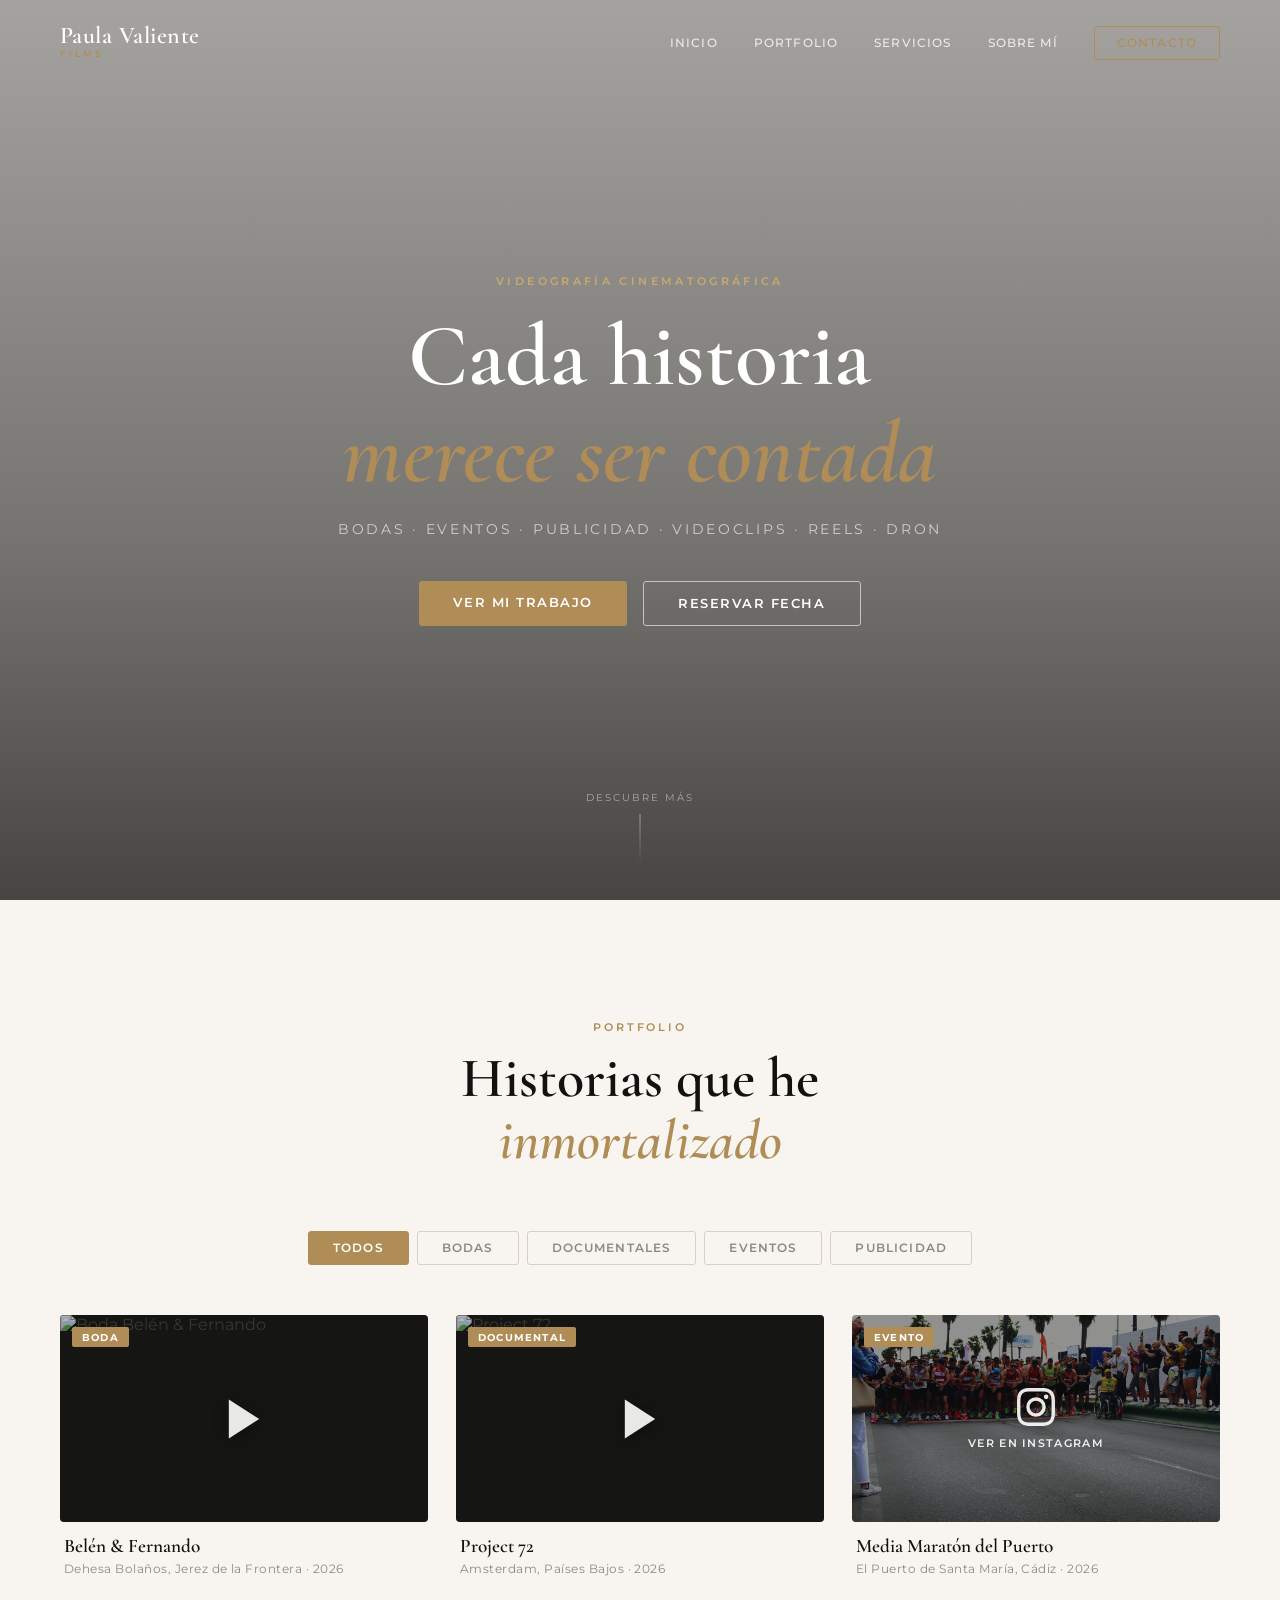
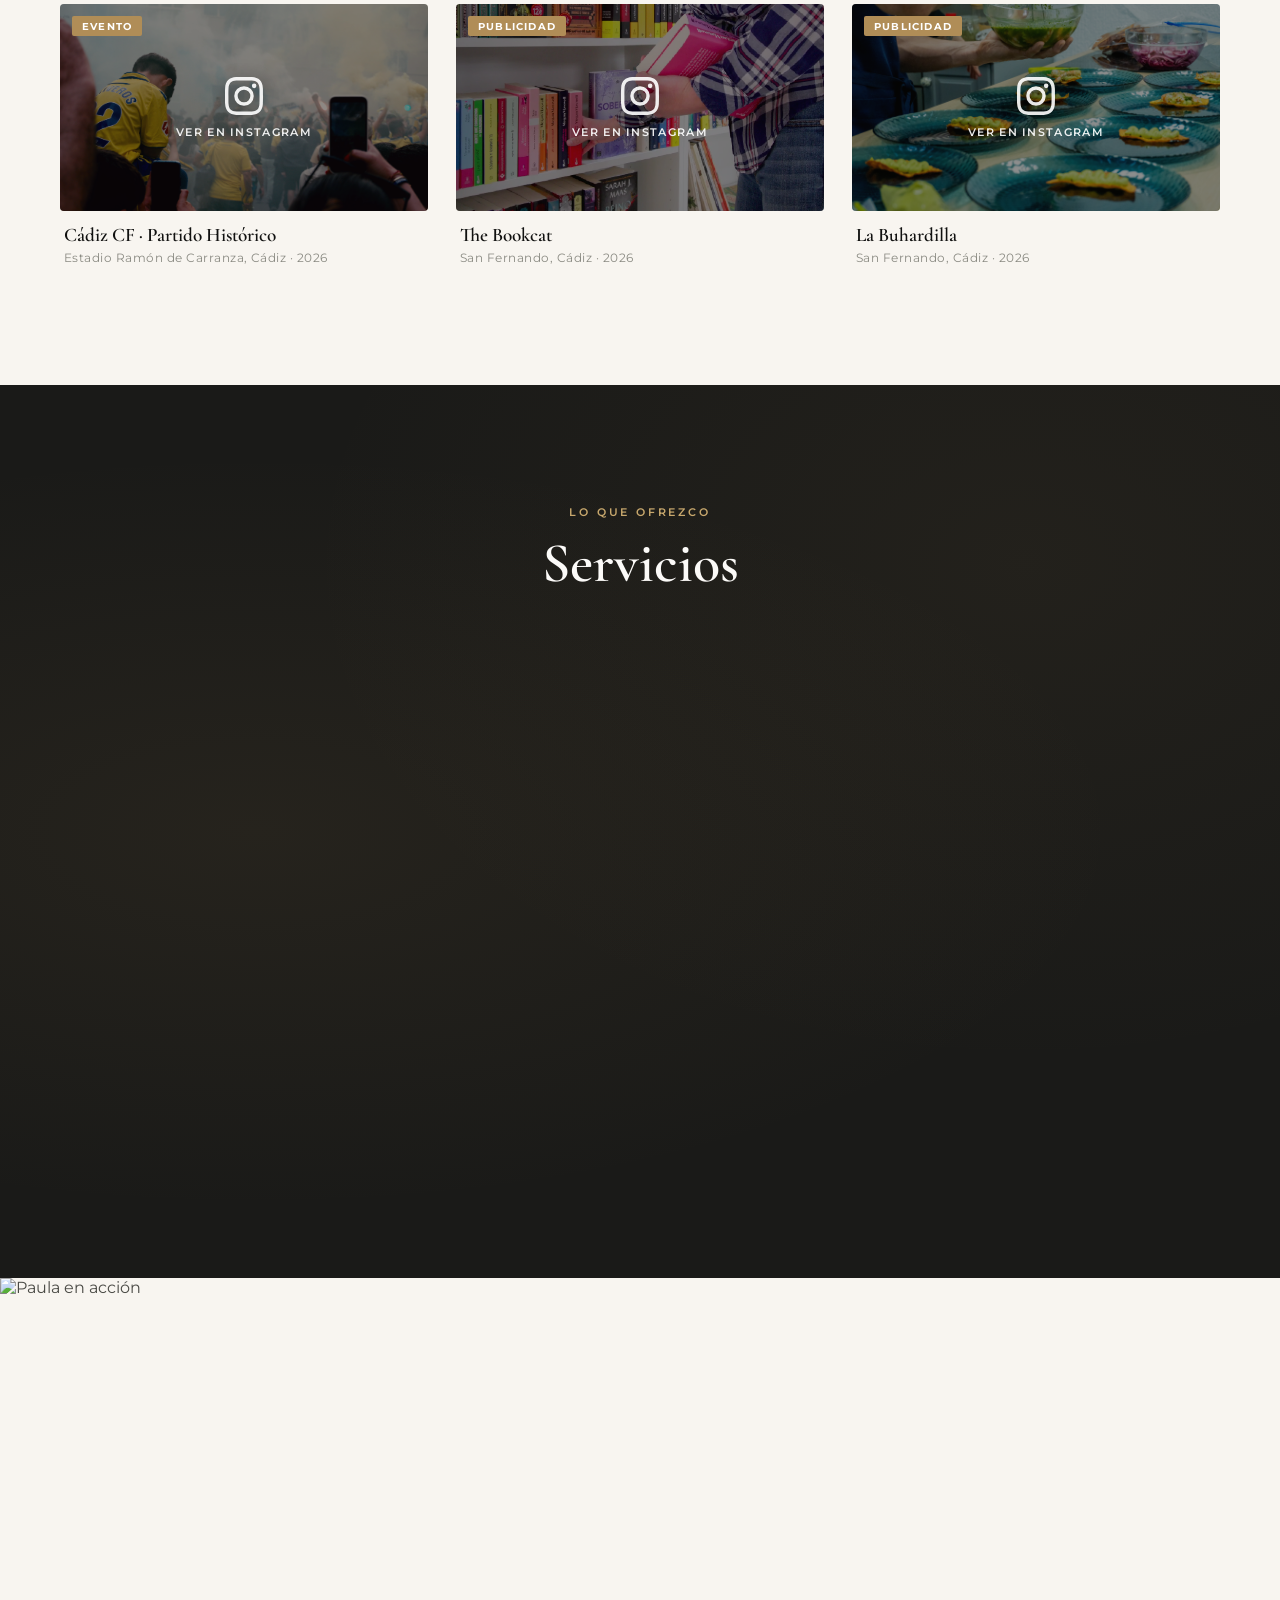
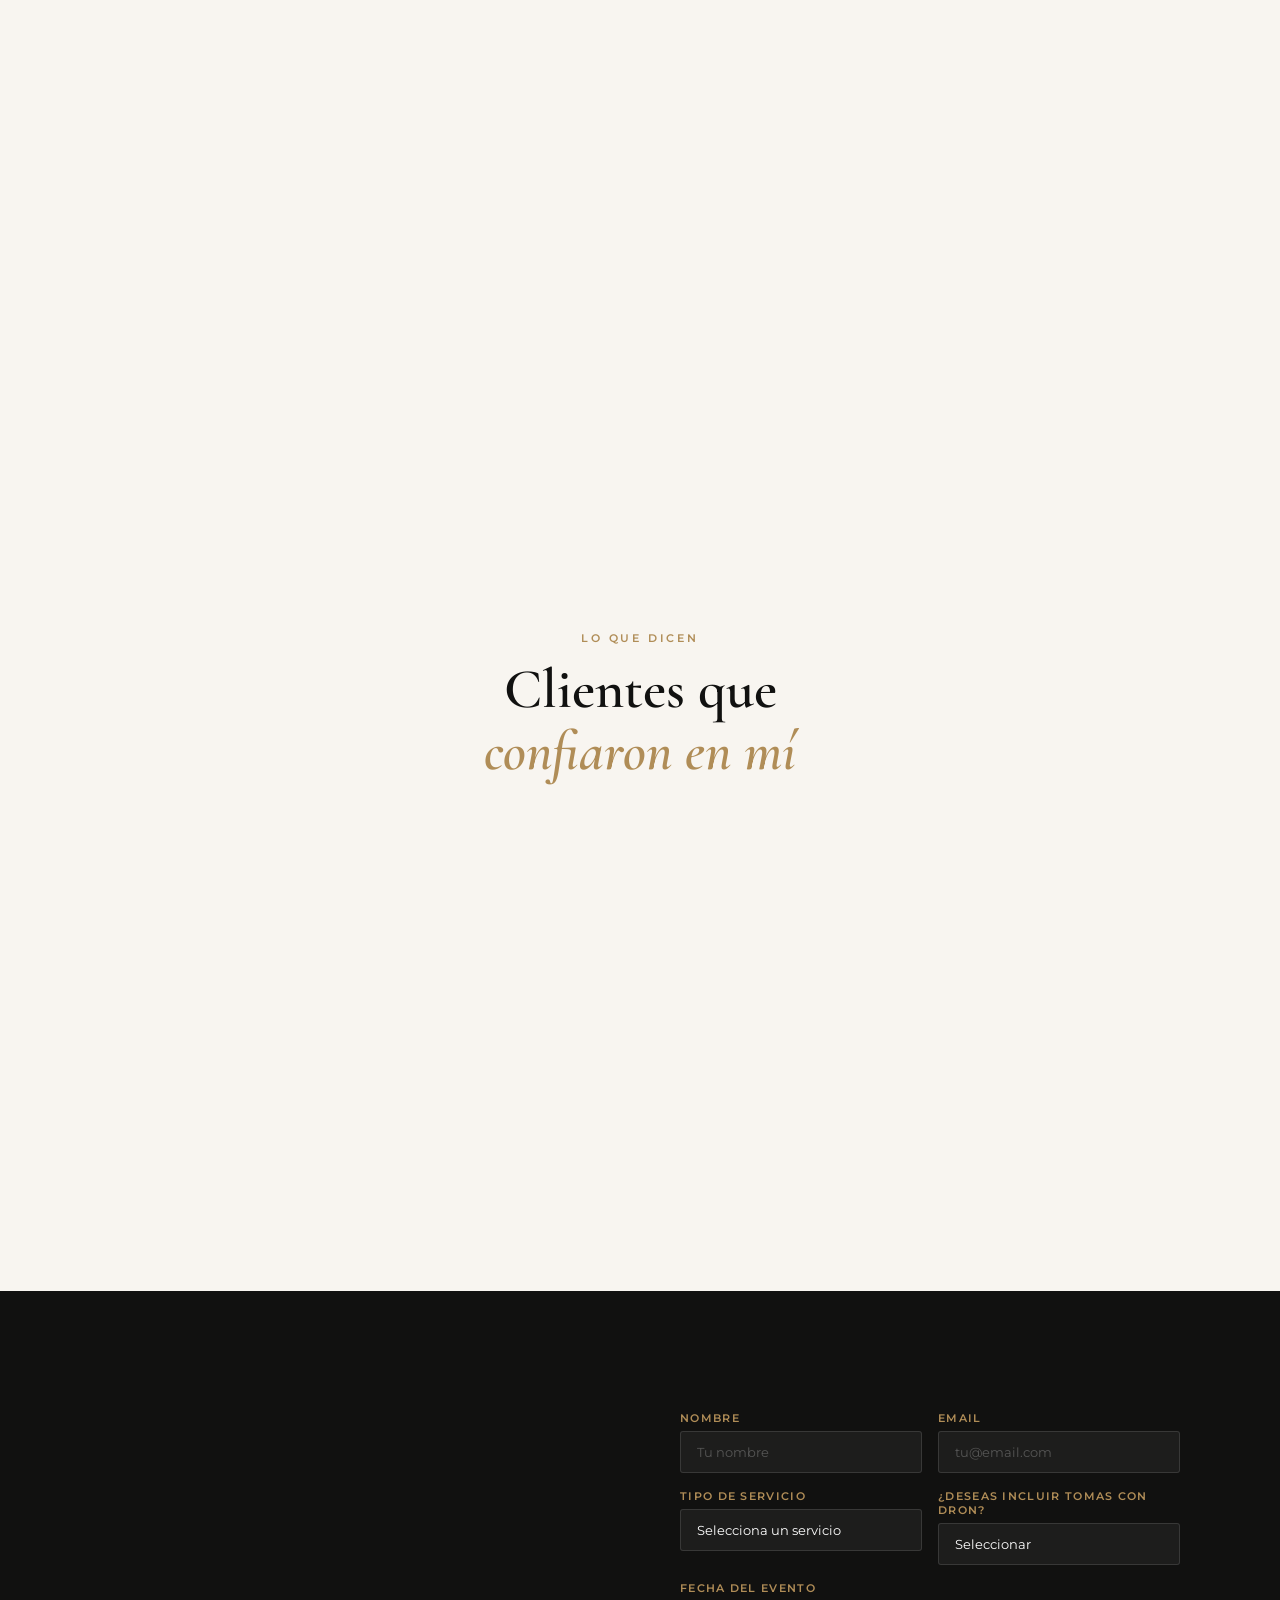
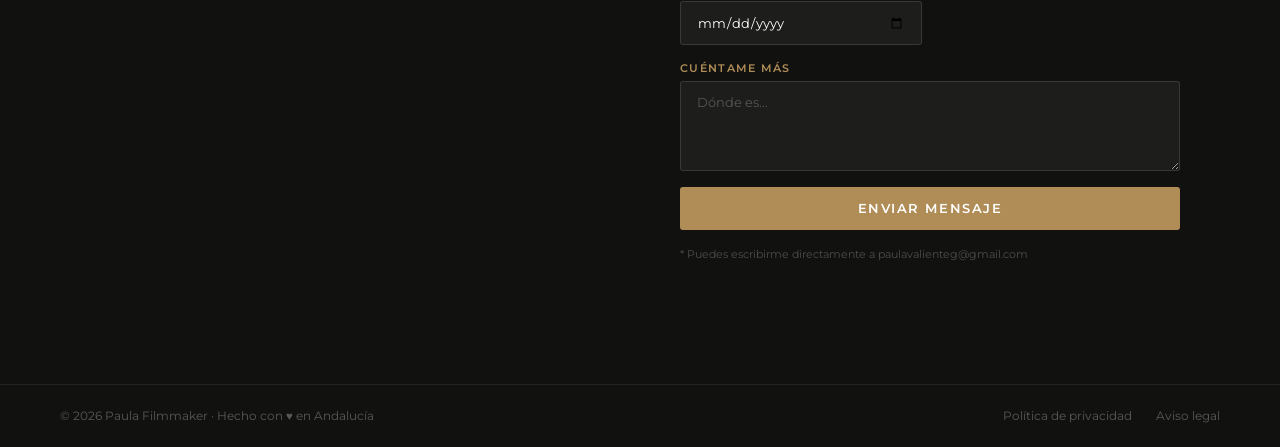
==== commit d9e985ab: "Add files via upload" ====
--- a/index.html
+++ b/index.html
@@ -321,7 +321,7 @@
             <p>Soy Paula, filmmaker andaluza y apasionada por contar historias desde una mirada íntima y cinematográfica. Me inspiran las emociones reales, la sensibilidad de los pequeños detalles y la capacidad que tiene una imagen de hacerte volver a sentir un momento una y otra vez.</p>
             <p>Mi forma de crear se basa en contar historias emotivas que transmitan a través de la belleza de la imagen y del sonido. Me inspiran los pequeños momentos, la luz natural y las emociones reales que hacen único cada proyecto.</p>
             <p>Actualmente trabajo en Andalucía y estoy abierta a proyectos en cualquier lugar.</p>
-            <a href="#contacto" class="btn btn-outline about-cta">Hablemos de tu proyecto</a>
+            <a href="#contacto" class="about-cta">Hablemos de tu proyecto →</a>
         </div>
     </section>
     
--- a/style.css
+++ b/style.css
@@ -617,7 +617,22 @@
     text-transform: uppercase;
     color: rgba(255,255,255,0.4);
 }
-.about-cta { margin-top: 32px; align-self: flex-start; }
+.about-cta {
+    display: inline-block;
+    margin-top: 32px;
+    align-self: flex-start;
+    font-size: 0.78rem;
+    font-weight: 600;
+    letter-spacing: 0.12em;
+    text-transform: uppercase;
+    color: var(--gold-light);
+    border-bottom: 1px solid transparent;
+    transition: all var(--transition);
+}
+.about-cta:hover {
+    color: var(--gold);
+    border-bottom-color: var(--gold);
+}
 
 /* ================================================
    TESTIMONIOS
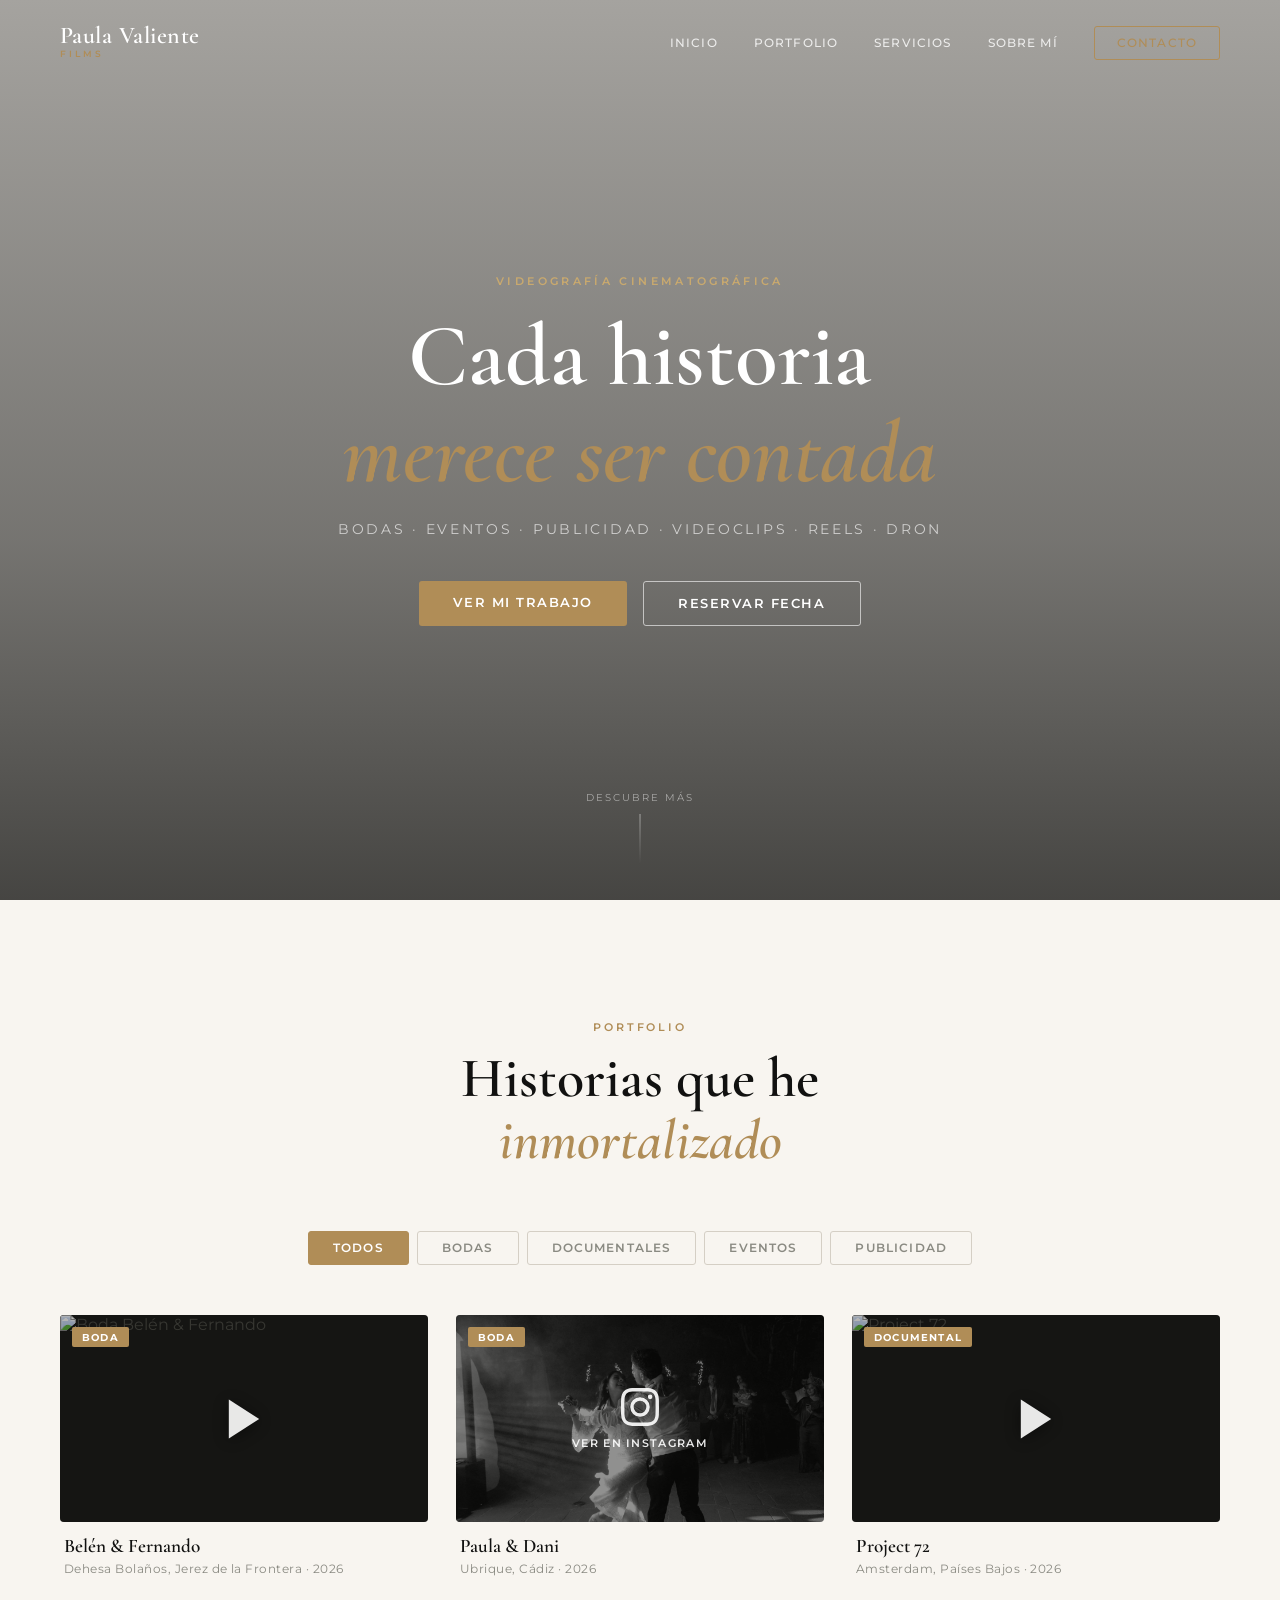
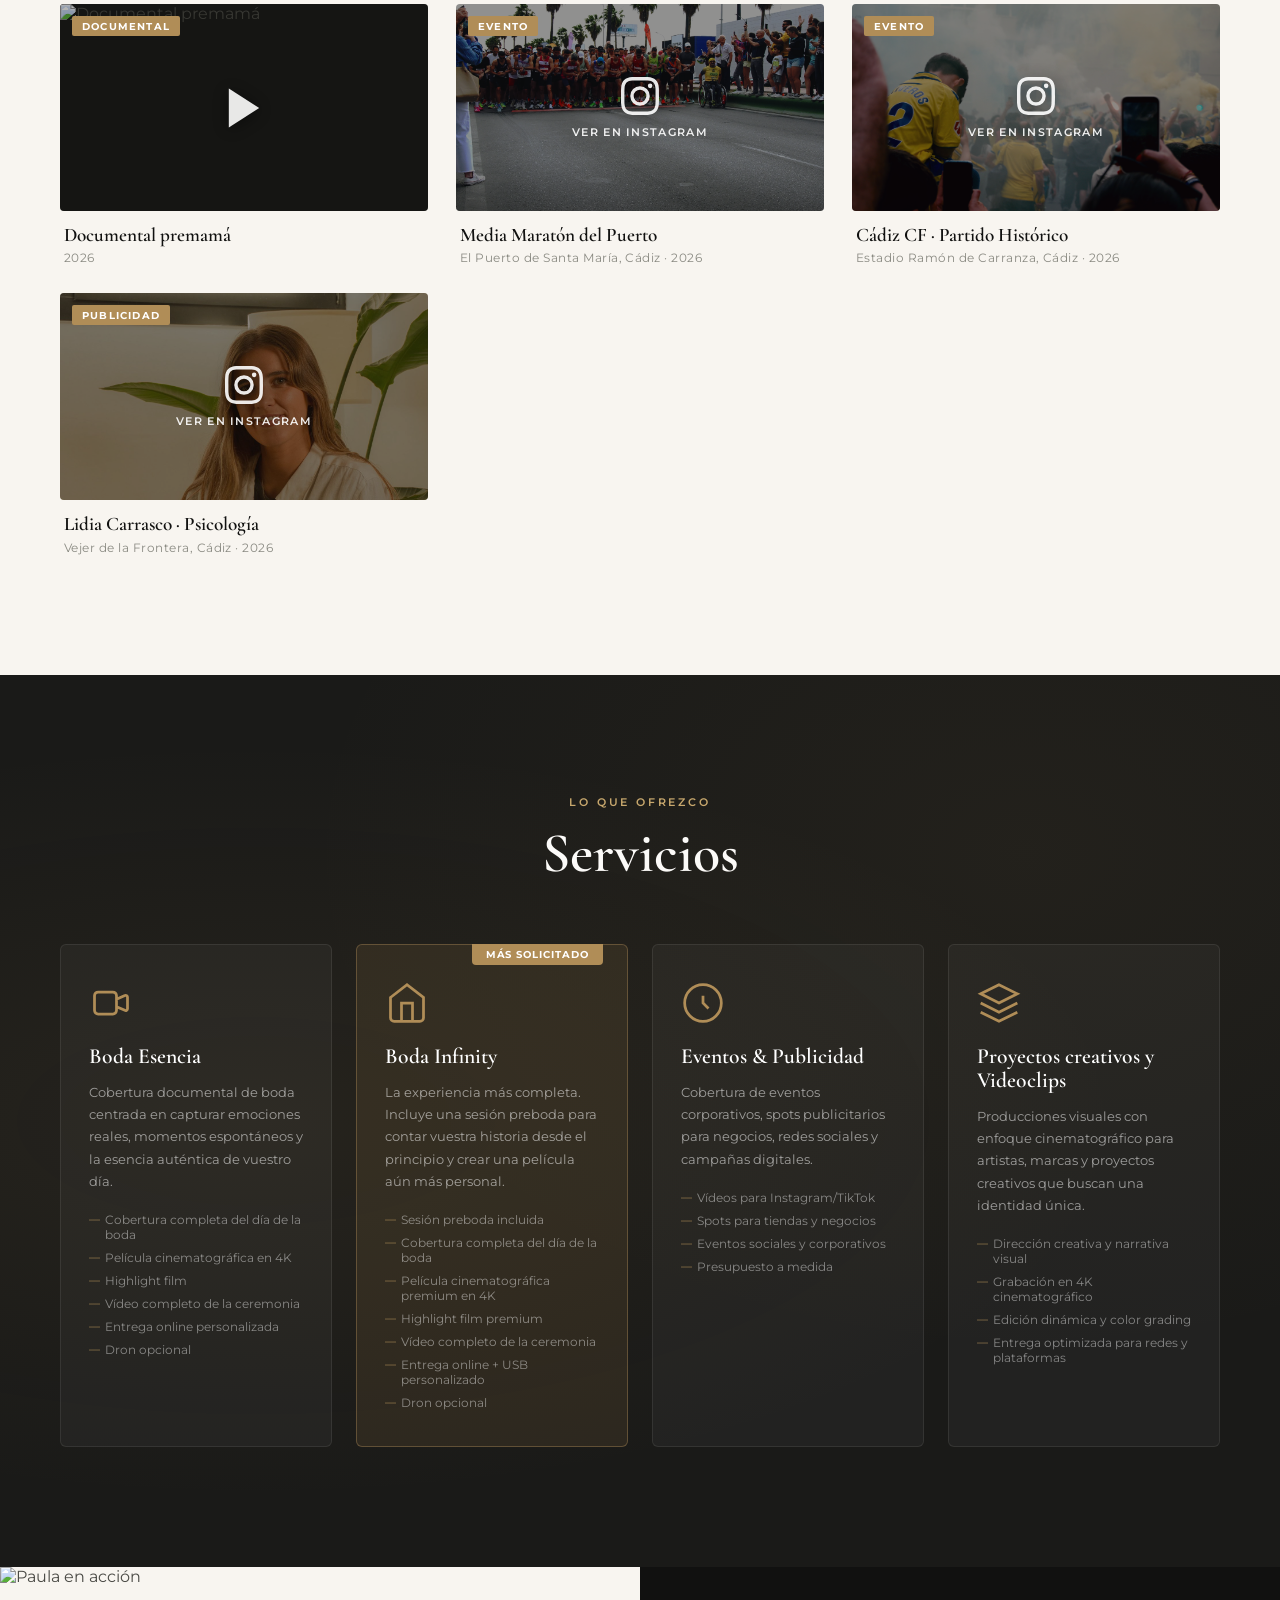
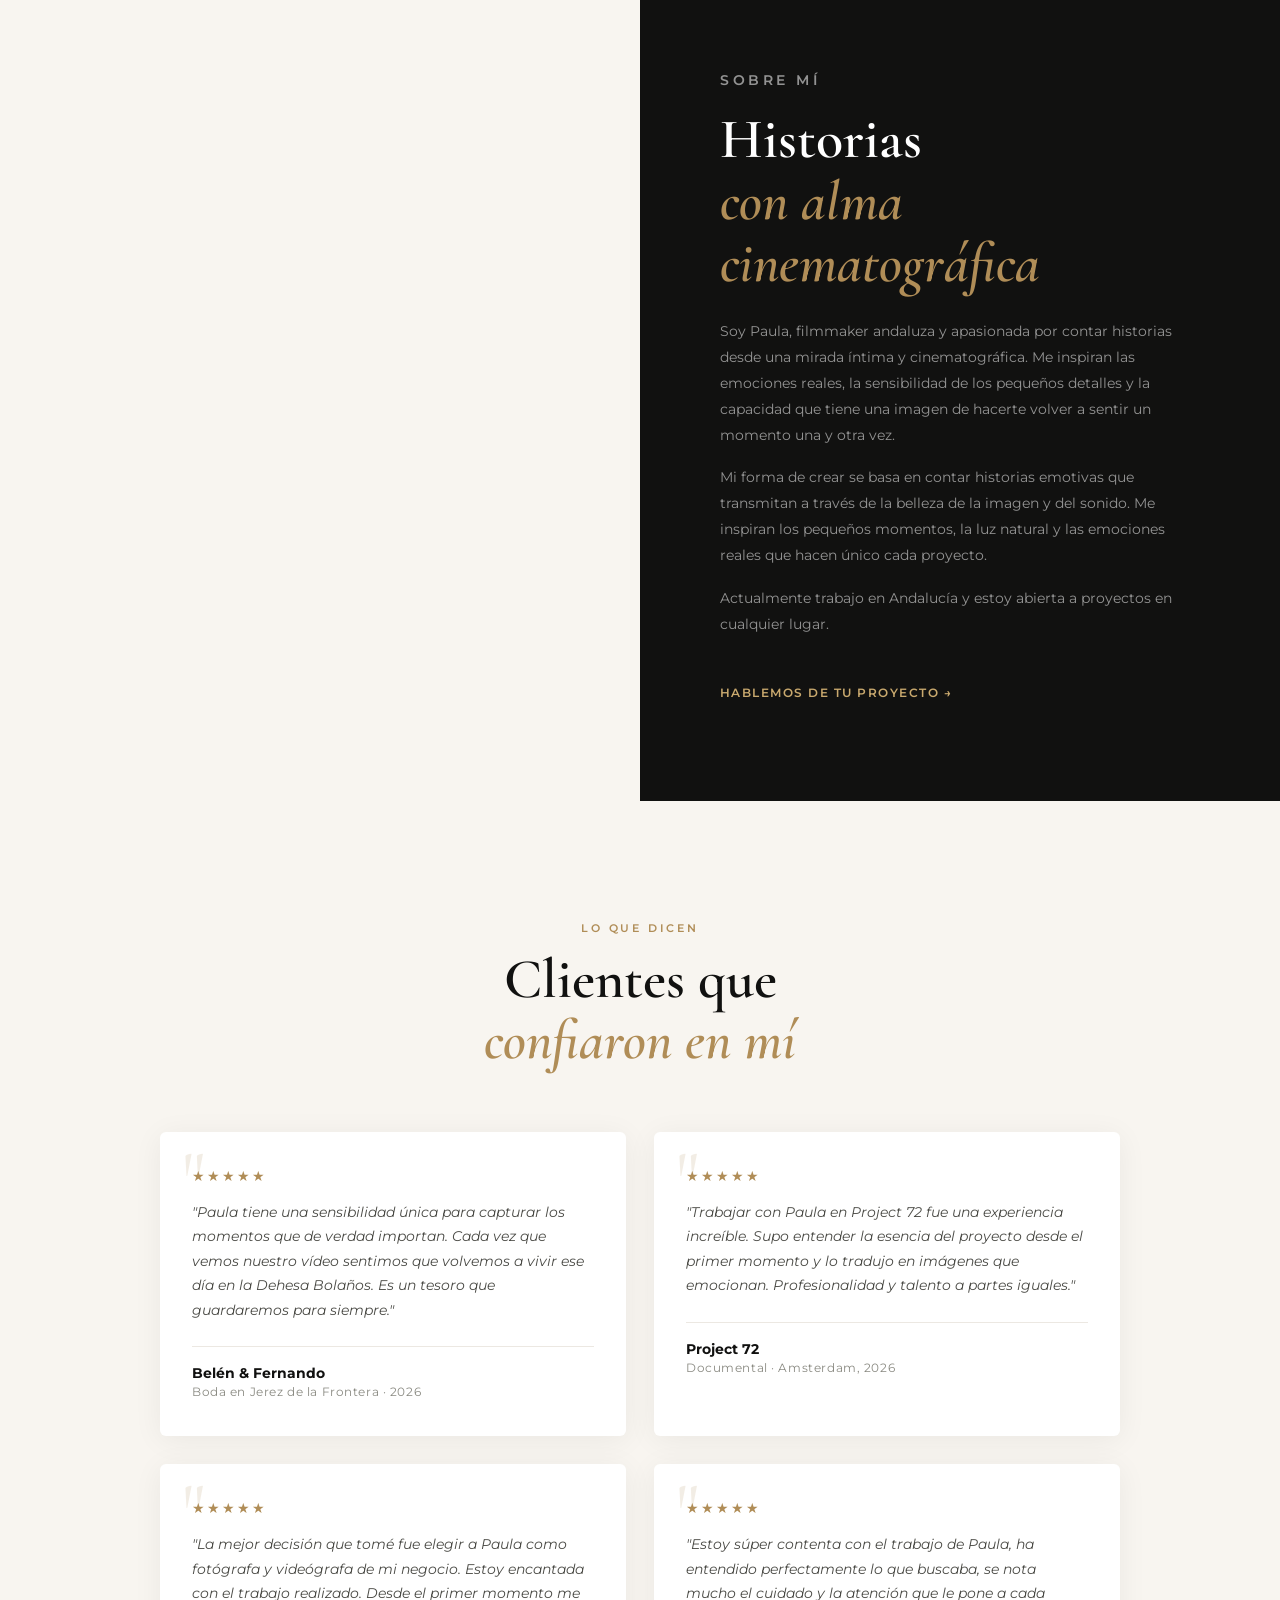
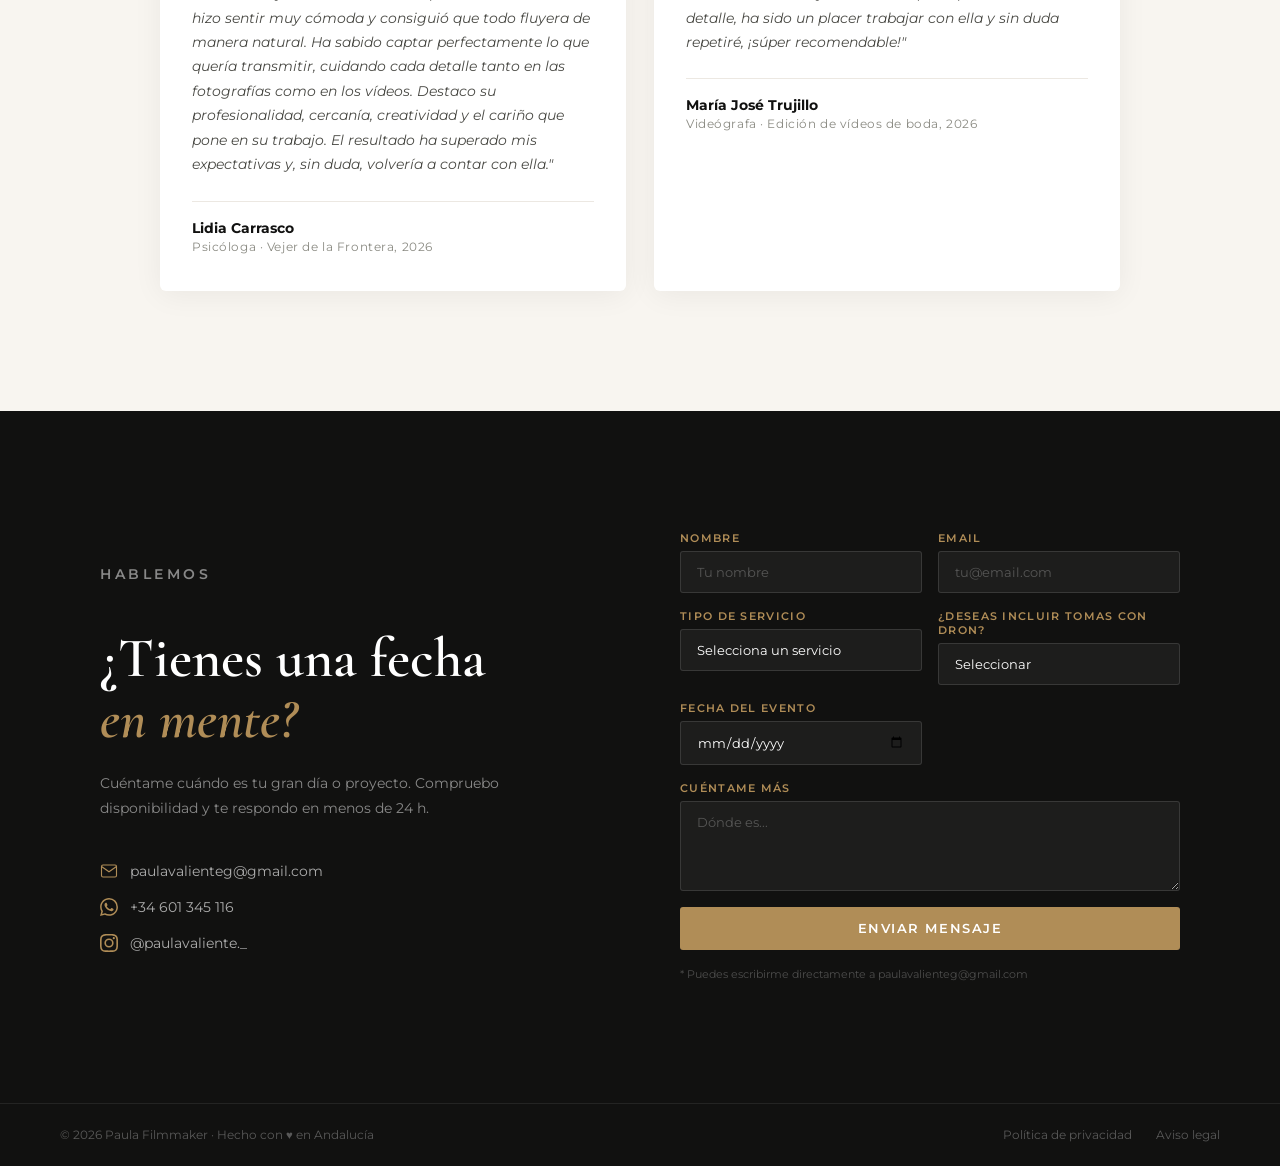
==== commit c25d31f6: "Add files via upload" ====
--- a/index.html
+++ b/index.html
@@ -143,6 +143,20 @@
                 <p>Dehesa Bolaños, Jerez de la Frontera · 2026</p>
             </div>
         </div>
+                        <div class="video-card" data-category="bodas">
+                <a href="https://www.instagram.com/reel/Dfewl_bIHqt/" target="_blank" rel="noopener" class="video-thumb instagram-thumb">
+                    <img src="boda-paula-dani-ubrique.jpg" alt="Tráiler de la boda de Paula y Dani en Ubrique" loading="lazy">
+                    <div class="play-btn instagram-play">
+                        <svg viewBox="0 0 24 24" fill="currentColor"><path d="M12 2.163c3.204 0 3.584.012 4.85.07 3.252.148 4.771 1.691 4.919 4.919.058 1.265.069 1.645.069 4.849 0 3.205-.012 3.584-.069 4.849-.149 3.225-1.664 4.771-4.919 4.919-1.266.058-1.644.07-4.85.07-3.204 0-3.584-.012-4.849-.07-3.26-.149-4.771-1.699-4.919-4.92-.058-1.265-.07-1.644-.07-4.849 0-3.204.013-3.583.07-4.849.149-3.227 1.664-4.771 4.919-4.919 1.266-.057 1.645-.069 4.849-.069zM12 0C8.741 0 8.333.014 7.053.072 2.695.272.273 2.69.073 7.052.014 8.333 0 8.741 0 12c0 3.259.014 3.668.072 4.948.2 4.358 2.618 6.78 6.98 6.98C8.333 23.986 8.741 24 12 24c3.259 0 3.668-.014 4.948-.072 4.354-.2 6.782-2.618 6.979-6.98.059-1.28.073-1.689.073-4.948 0-3.259-.014-3.667-.072-4.947-.196-4.354-2.617-6.78-6.979-6.98C15.668.014 15.259 0 12 0zm0 5.838a6.162 6.162 0 100 12.324 6.162 6.162 0 000-12.324zM12 16a4 4 0 110-8 4 4 0 010 8zm6.406-11.845a1.44 1.44 0 100 2.881 1.44 1.44 0 000-2.881z"/></svg>
+                        <span>Ver en Instagram</span>
+                    </div>
+                    <div class="video-label">Boda</div>
+                </a>
+                <div class="video-info">
+                    <h3>Paula &amp; Dani</h3>
+                    <p>Ubrique, Cádiz · 2026</p>
+                </div>
+            </div>
             <!-- Documental -->
            <div class="video-card" data-category="documental">
                 <div class="video-thumb" data-videoid="7jl26u4HxUA"> 
@@ -165,6 +179,23 @@
                     <p>Amsterdam, Países Bajos · 2026</p>
                 </div>
             </div>
+                        <div class="video-card" data-category="documental">
+                <div class="video-thumb" data-videoid="s23dCalfUR8">
+                    <img src="https://img.youtube.com/vi/s23dCalfUR8/maxresdefault.jpg"
+                        onerror="this.onerror=null;this.src='https://img.youtube.com/vi/s23dCalfUR8/hqdefault.jpg'"
+                        alt="Documental premamá" loading="lazy">
+                    <div class="play-btn">
+                        <svg viewBox="0 0 24 24">
+                            <polygon points="5,3 19,12 5,21"/>
+                        </svg>
+                    </div>
+                    <div class="video-label">Documental</div>
+                </div>
+                <div class="video-info">
+                    <h3>Documental premamá</h3>
+                    <p>2026</p>
+                </div>
+            </div>
             <!-- Evento — Reel Instagram Media Maratón -->
             <div class="video-card" data-category="eventos">
                 <a href="https://www.instagram.com/reel/DYymXbLCEpI/" target="_blank" rel="noopener" class="video-thumb instagram-thumb">
@@ -197,10 +228,9 @@
                 </div>
             </div>
 
-            <!-- Publicidad — Reel Instagram -->
-            <div class="video-card" data-category="publicidad">
-                <a href="https://www.instagram.com/reel/DXKJdGpjcBE/" target="_blank" rel="noopener" class="video-thumb instagram-thumb">
-                    <img src="bookcat.png" alt="Reel publicitario Instagram" loading="lazy">
+                        <div class="video-card" data-category="publicidad">
+                <a href="https://www.instagram.com/reel/De9iVn_sJ9l/" target="_blank" rel="noopener" class="video-thumb instagram-thumb">
+                    <img src="lidia-carrasco-psicologa-vejer.jpg" alt="Reel publicitario para Lidia Carrasco, psicóloga en Vejer" loading="lazy">
                     <div class="play-btn instagram-play">
                         <svg viewBox="0 0 24 24" fill="currentColor"><path d="M12 2.163c3.204 0 3.584.012 4.85.07 3.252.148 4.771 1.691 4.919 4.919.058 1.265.069 1.645.069 4.849 0 3.205-.012 3.584-.069 4.849-.149 3.225-1.664 4.771-4.919 4.919-1.266.058-1.644.07-4.85.07-3.204 0-3.584-.012-4.849-.07-3.26-.149-4.771-1.699-4.919-4.92-.058-1.265-.07-1.644-.07-4.849 0-3.204.013-3.583.07-4.849.149-3.227 1.664-4.771 4.919-4.919 1.266-.057 1.645-.069 4.849-.069zM12 0C8.741 0 8.333.014 7.053.072 2.695.272.273 2.69.073 7.052.014 8.333 0 8.741 0 12c0 3.259.014 3.668.072 4.948.2 4.358 2.618 6.78 6.98 6.98C8.333 23.986 8.741 24 12 24c3.259 0 3.668-.014 4.948-.072 4.354-.2 6.782-2.618 6.979-6.98.059-1.28.073-1.689.073-4.948 0-3.259-.014-3.667-.072-4.947-.196-4.354-2.617-6.78-6.979-6.98C15.668.014 15.259 0 12 0zm0 5.838a6.162 6.162 0 100 12.324 6.162 6.162 0 000-12.324zM12 16a4 4 0 110-8 4 4 0 010 8zm6.406-11.845a1.44 1.44 0 100 2.881 1.44 1.44 0 000-2.881z"/></svg>
                         <span>Ver en Instagram</span>
@@ -208,23 +238,8 @@
                     <div class="video-label">Publicidad</div>
                 </a>
                 <div class="video-info">
-                    <h3>The Bookcat</h3>
-                    <p>San Fernando, Cádiz · 2026</p>
-                </div>
-            </div>
-
-            <div class="video-card" data-category="publicidad">
-                <a href="https://www.instagram.com/reel/DZVcDVutwil/" target="_blank" rel="noopener" class="video-thumb instagram-thumb">
-                    <img src="buhardilla.jpg" alt="Reel publicitario Instagram" loading="lazy">
-                    <div class="play-btn instagram-play">
-                        <svg viewBox="0 0 24 24" fill="currentColor"><path d="M12 2.163c3.204 0 3.584.012 4.85.07 3.252.148 4.771 1.691 4.919 4.919.058 1.265.069 1.645.069 4.849 0 3.205-.012 3.584-.069 4.849-.149 3.225-1.664 4.771-4.919 4.919-1.266.058-1.644.07-4.85.07-3.204 0-3.584-.012-4.849-.07-3.26-.149-4.771-1.699-4.919-4.92-.058-1.265-.07-1.644-.07-4.849 0-3.204.013-3.583.07-4.849.149-3.227 1.664-4.771 4.919-4.919 1.266-.057 1.645-.069 4.849-.069zM12 0C8.741 0 8.333.014 7.053.072 2.695.272.273 2.69.073 7.052.014 8.333 0 8.741 0 12c0 3.259.014 3.668.072 4.948.2 4.358 2.618 6.78 6.98 6.98C8.333 23.986 8.741 24 12 24c3.259 0 3.668-.014 4.948-.072 4.354-.2 6.782-2.618 6.979-6.98.059-1.28.073-1.689.073-4.948 0-3.259-.014-3.667-.072-4.947-.196-4.354-2.617-6.78-6.979-6.98C15.668.014 15.259 0 12 0zm0 5.838a6.162 6.162 0 100 12.324 6.162 6.162 0 000-12.324zM12 16a4 4 0 110-8 4 4 0 010 8zm6.406-11.845a1.44 1.44 0 100 2.881 1.44 1.44 0 000-2.881z"/></svg>
-                        <span>Ver en Instagram</span>
-                    </div>
-                    <div class="video-label">Publicidad</div>
-                </a>
-                <div class="video-info">
-                    <h3>La Buhardilla</h3>
-                    <p>San Fernando, Cádiz · 2026</p>
+                    <h3>Lidia Carrasco · Psicología</h3>
+                    <p>Vejer de la Frontera, Cádiz · 2026</p>
                 </div>
             </div>
         </div>
@@ -350,10 +365,18 @@
                 </div>
                 <div class="testimonial-card">
                     <div class="stars">★★★★★</div>
-                    <p>"El reel que nos hizo Paula para The Bookcat superó todas nuestras expectativas. Captó la esencia de nuestra librería en apenas unos segundos. Desde que lo publicamos nuestras visitas en Instagram se dispararon."</p>
+                    <p>"La mejor decisión que tomé fue elegir a Paula como fotógrafa y videógrafa de mi negocio. Estoy encantada con el trabajo realizado. Desde el primer momento me hizo sentir muy cómoda y consiguió que todo fluyera de manera natural. Ha sabido captar perfectamente lo que quería transmitir, cuidando cada detalle tanto en las fotografías como en los vídeos. Destaco su profesionalidad, cercanía, creatividad y el cariño que pone en su trabajo. El resultado ha superado mis expectativas y, sin duda, volvería a contar con ella."</p>
                     <div class="testimonial-author">
-                        <strong>The Bookcat</strong>
-                        <span>Reel publicitario · San Fernando, 2026</span>
+                        <strong>Lidia Carrasco</strong>
+                        <span>Psicóloga · Vejer de la Frontera, 2026</span>
+                    </div>
+                </div>
+                <div class="testimonial-card">
+                    <div class="stars">★★★★★</div>
+                    <p>"Estoy súper contenta con el trabajo de Paula, ha entendido perfectamente lo que buscaba, se nota mucho el cuidado y la atención que le pone a cada detalle, ha sido un placer trabajar con ella y sin duda repetiré, ¡súper recomendable!"</p>
+                    <div class="testimonial-author">
+                        <strong>María José Trujillo</strong>
+                        <span>Videógrafa · Edición de vídeos de boda, 2026</span>
                     </div>
                 </div>
             </div>
--- a/style.css
+++ b/style.css
@@ -213,6 +213,11 @@
     border: none;
     cursor: pointer;
     padding: 4px;
+
+    position: fixed;
+    top: 24px;
+    right: 30px;
+    z-index: 99999;
 }
 .hamburger span {
     display: block;
@@ -643,9 +648,9 @@
 }
 .testimonials-grid {
     display: grid;
-    grid-template-columns: repeat(3, 1fr);
+    grid-template-columns: repeat(2, 1fr);
     gap: 28px;
-    max-width: 1200px;
+    max-width: 960px;
     margin: 0 auto;
 }
 .testimonial-card {
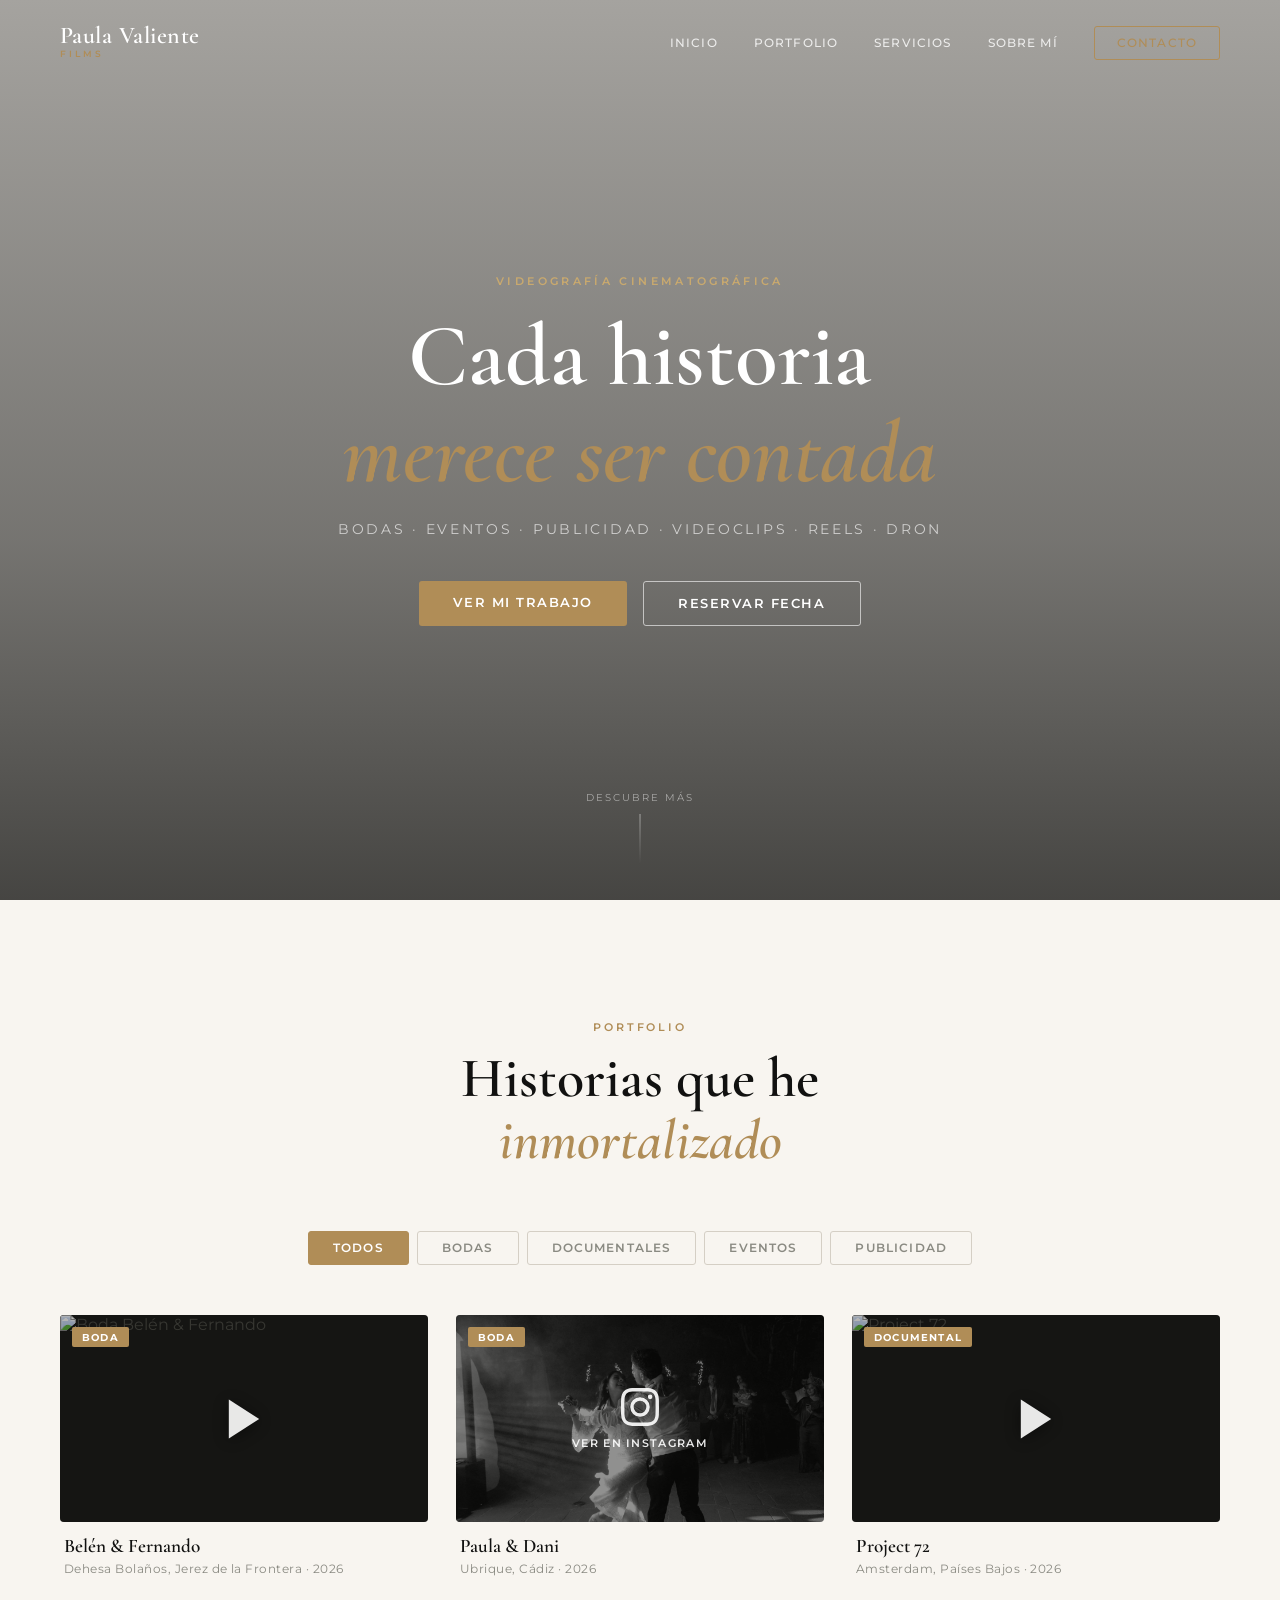
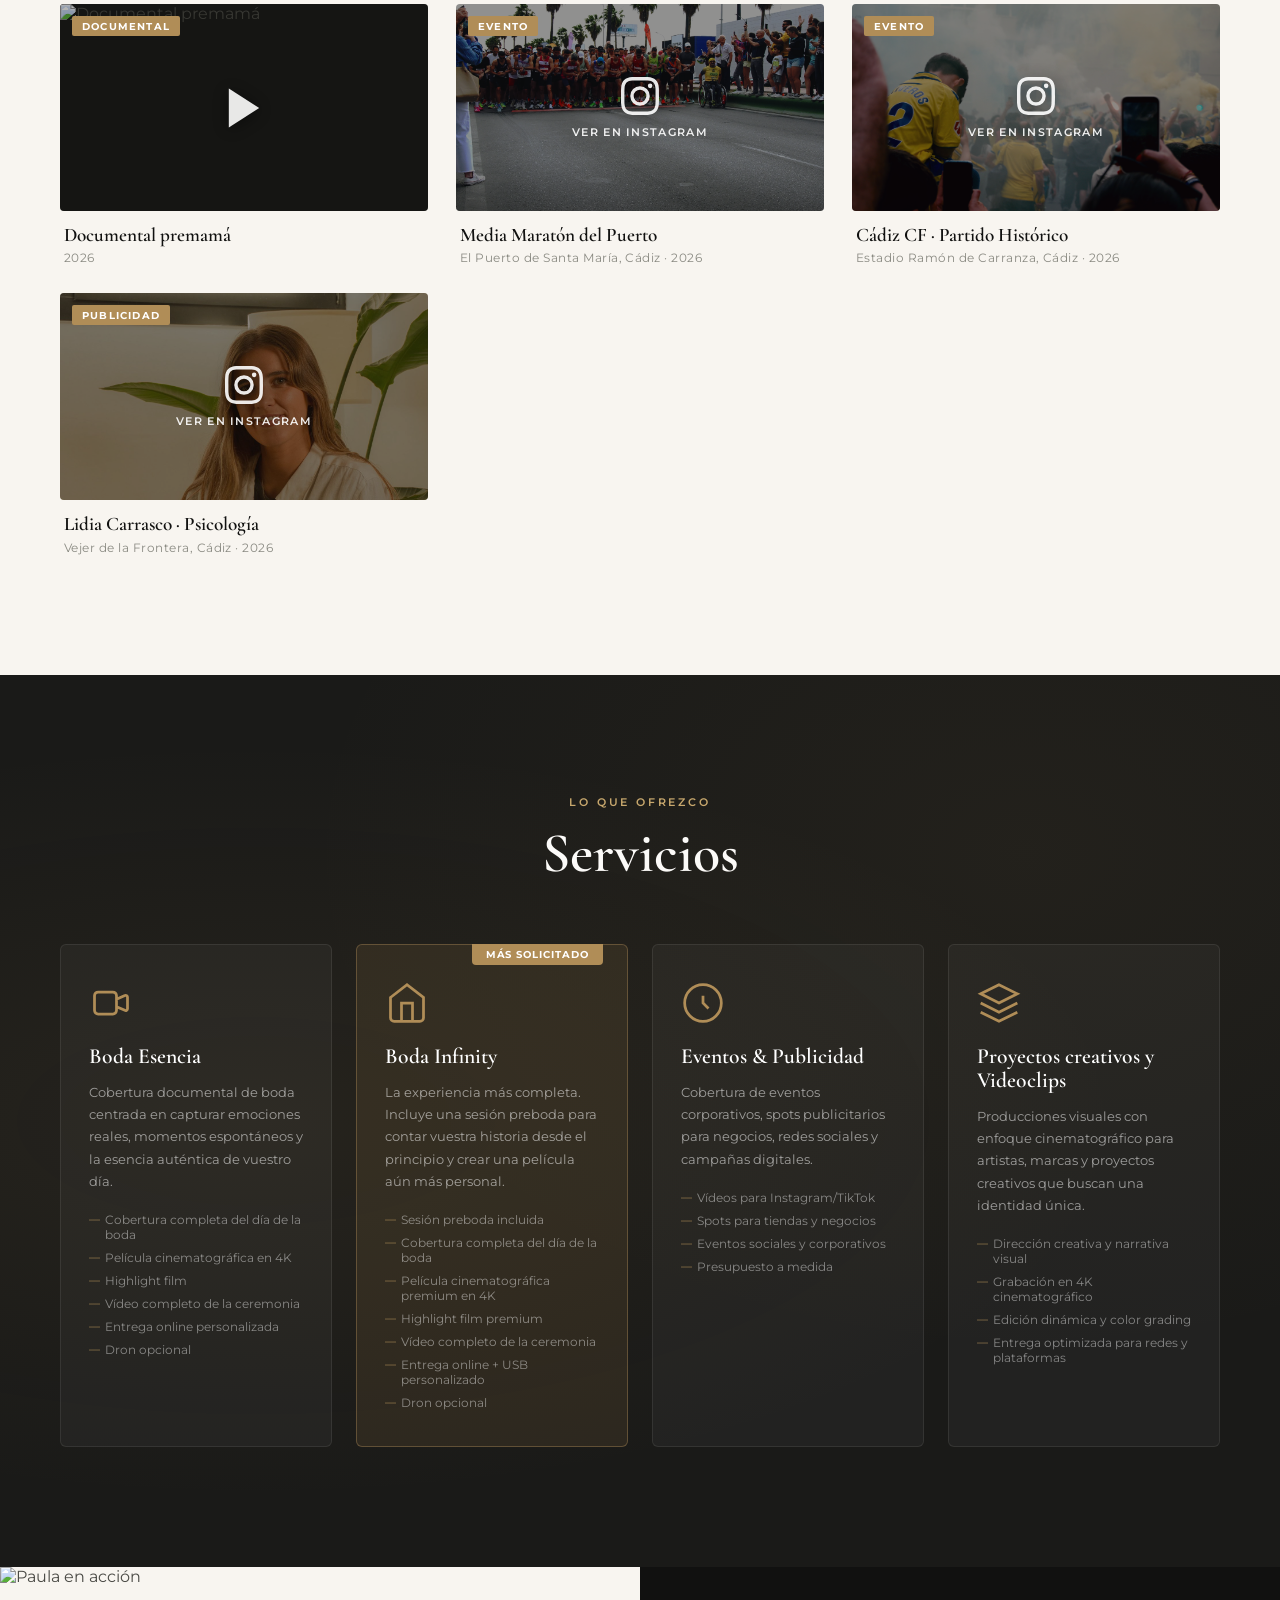
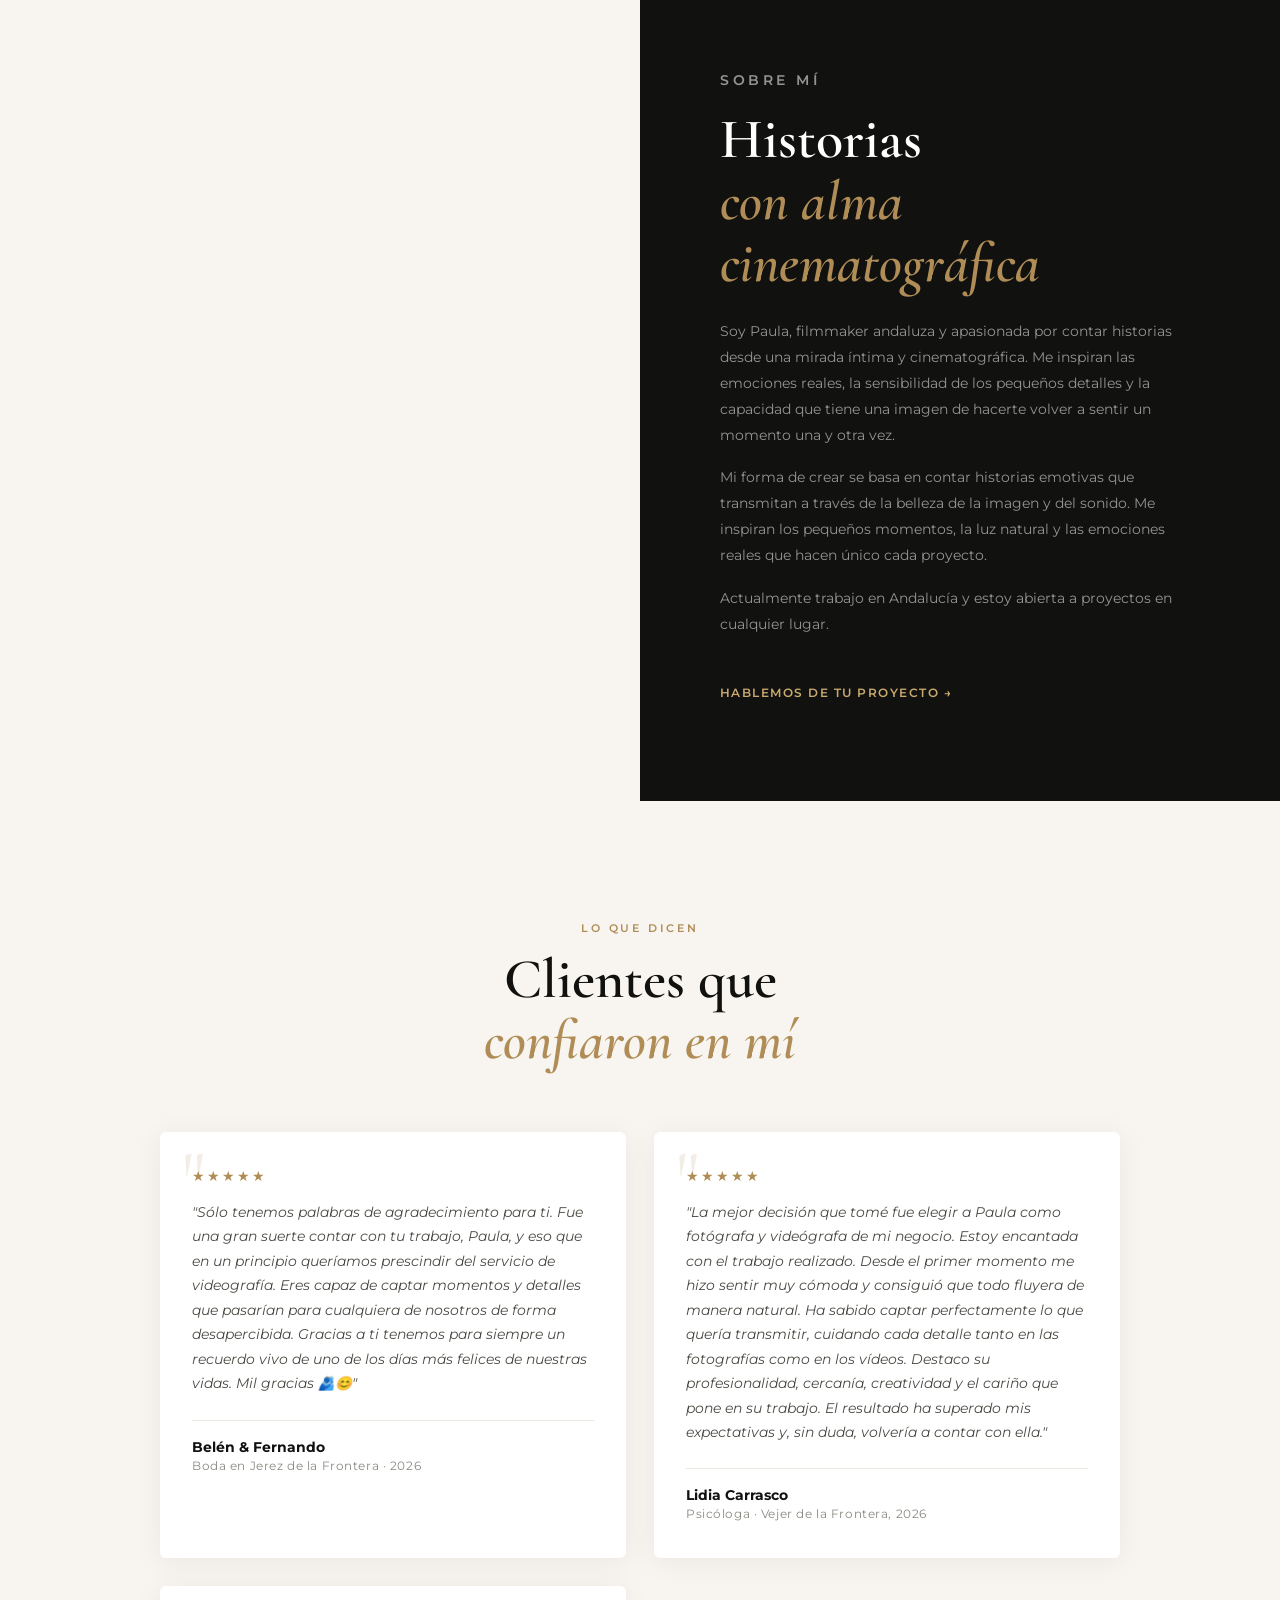
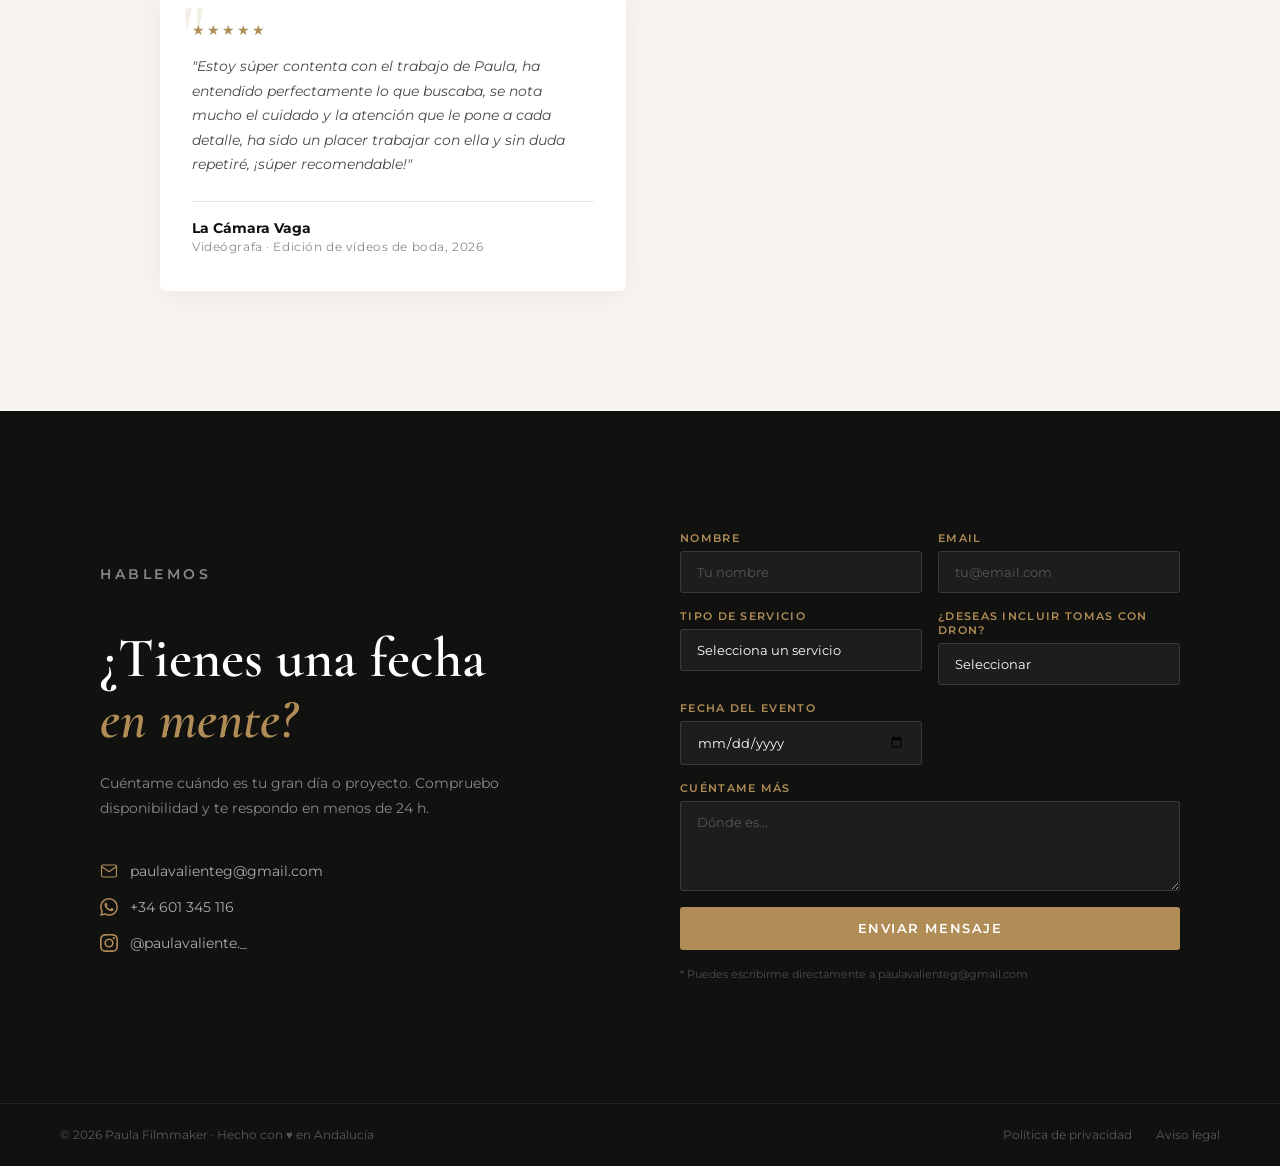
==== commit 22a6ffba: "Update index.html" ====
--- a/index.html
+++ b/index.html
@@ -349,18 +349,10 @@
             <div class="testimonials-grid">
                 <div class="testimonial-card">
                     <div class="stars">★★★★★</div>
-                    <p>"Paula tiene una sensibilidad única para capturar los momentos que de verdad importan. Cada vez que vemos nuestro vídeo sentimos que volvemos a vivir ese día en la Dehesa Bolaños. Es un tesoro que guardaremos para siempre."</p>
+                    <p>"Sólo tenemos palabras de agradecimiento para ti. Fue una gran suerte contar con tu trabajo, Paula, y eso que en un principio queríamos prescindir del servicio de videografía. Eres capaz de captar momentos y detalles que pasarían para cualquiera de nosotros de forma desapercibida. Gracias a ti tenemos para siempre un recuerdo vivo de uno de los días más felices de nuestras vidas. Mil gracias 🫂😊"</p>
                     <div class="testimonial-author">
                         <strong>Belén & Fernando</strong>
                         <span>Boda en Jerez de la Frontera · 2026</span>
-                    </div>
-                </div>
-                <div class="testimonial-card">
-                    <div class="stars">★★★★★</div>
-                    <p>"Trabajar con Paula en Project 72 fue una experiencia increíble. Supo entender la esencia del proyecto desde el primer momento y lo tradujo en imágenes que emocionan. Profesionalidad y talento a partes iguales."</p>
-                    <div class="testimonial-author">
-                        <strong>Project 72</strong>
-                        <span>Documental · Amsterdam, 2026</span>
                     </div>
                 </div>
                 <div class="testimonial-card">
@@ -375,7 +367,7 @@
                     <div class="stars">★★★★★</div>
                     <p>"Estoy súper contenta con el trabajo de Paula, ha entendido perfectamente lo que buscaba, se nota mucho el cuidado y la atención que le pone a cada detalle, ha sido un placer trabajar con ella y sin duda repetiré, ¡súper recomendable!"</p>
                     <div class="testimonial-author">
-                        <strong>María José Trujillo</strong>
+                        <strong>La Cámara Vaga</strong>
                         <span>Videógrafa · Edición de vídeos de boda, 2026</span>
                     </div>
                 </div>
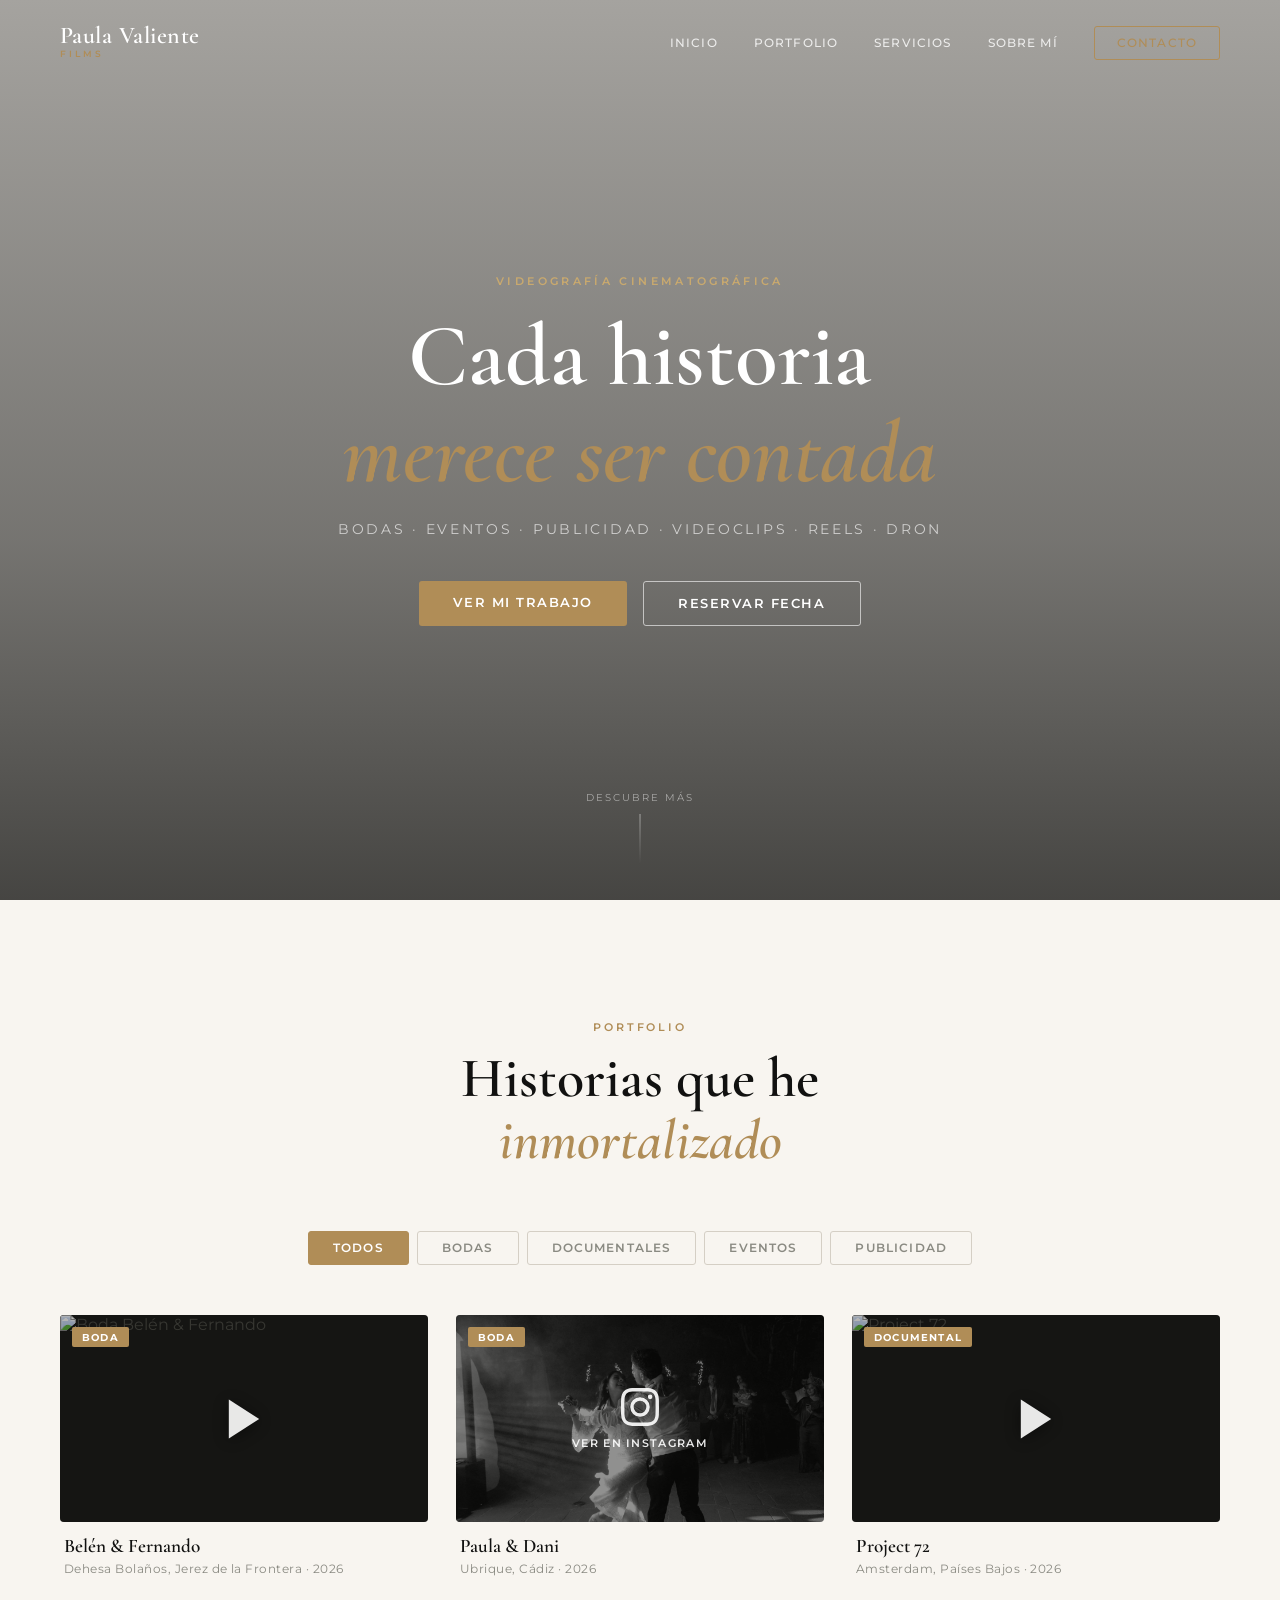
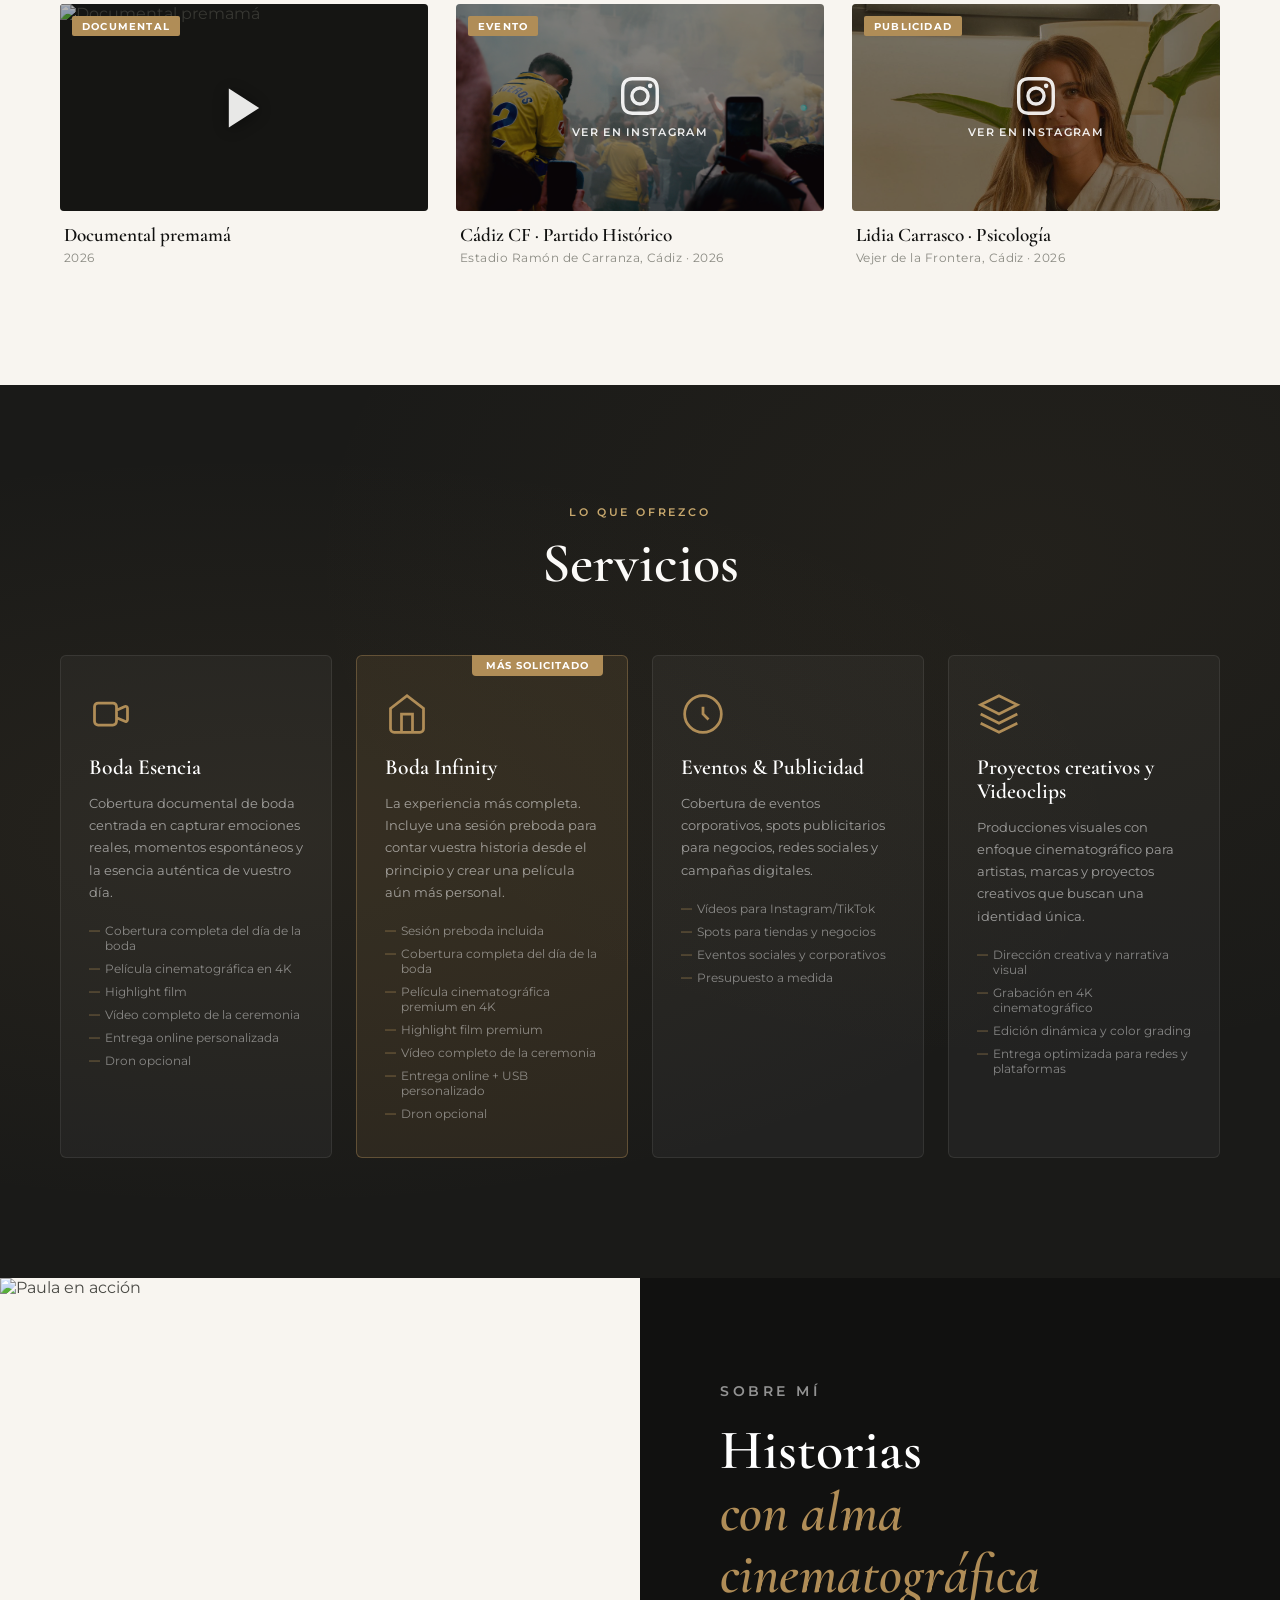
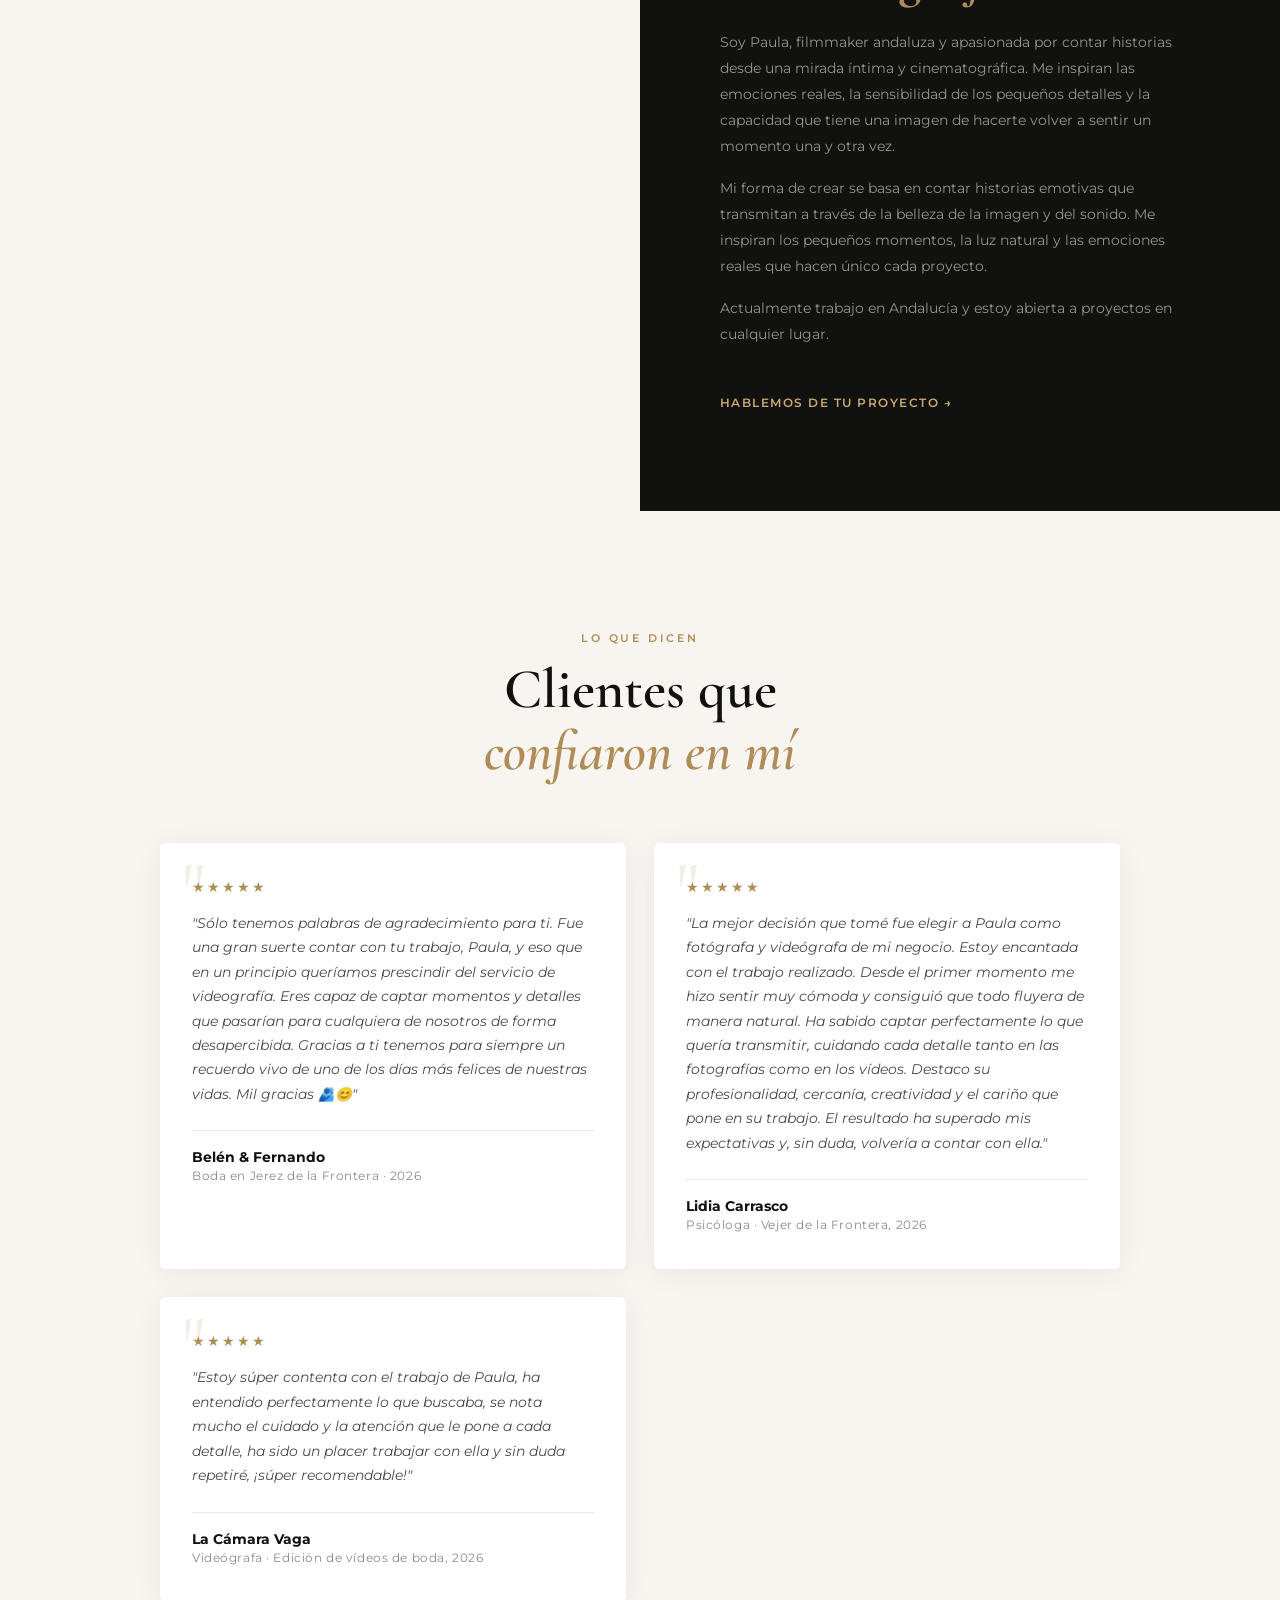
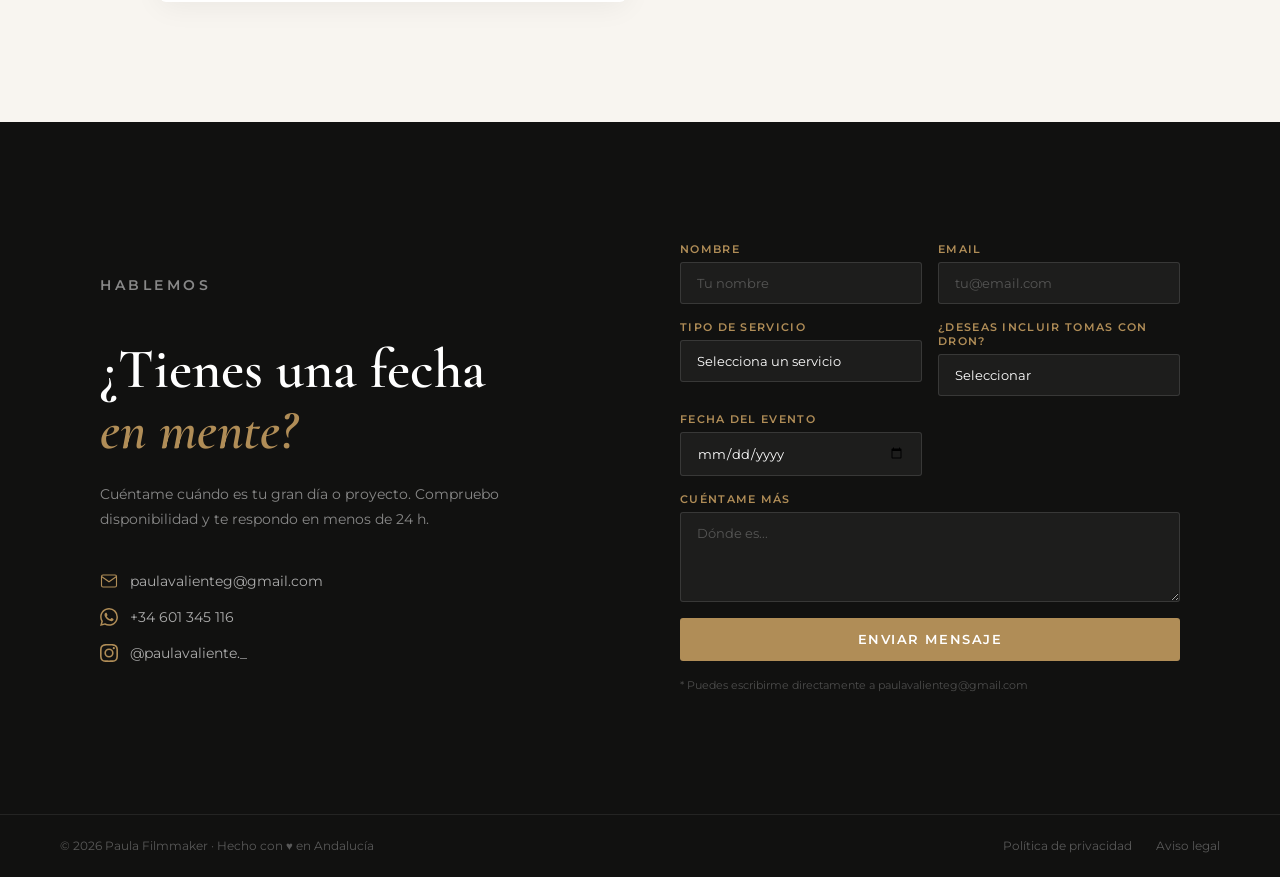
==== commit b2be3517: "Remove Media Maratón video card from index.html Removed the video card section for the Media Maratón" ====
--- a/index.html
+++ b/index.html
@@ -196,22 +196,6 @@
                     <p>2026</p>
                 </div>
             </div>
-            <!-- Evento — Reel Instagram Media Maratón -->
-            <div class="video-card" data-category="eventos">
-                <a href="https://www.instagram.com/reel/DYymXbLCEpI/" target="_blank" rel="noopener" class="video-thumb instagram-thumb">
-                    <img src="maraton.png" alt="Media Maratón del Puerto" loading="lazy">
-                    <div class="play-btn instagram-play">
-                        <svg viewBox="0 0 24 24" fill="currentColor"><path d="M12 2.163c3.204 0 3.584.012 4.85.07 3.252.148 4.771 1.691 4.919 4.919.058 1.265.069 1.645.069 4.849 0 3.205-.012 3.584-.069 4.849-.149 3.225-1.664 4.771-4.919 4.919-1.266.058-1.644.07-4.85.07-3.204 0-3.584-.012-4.849-.07-3.26-.149-4.771-1.699-4.919-4.92-.058-1.265-.07-1.644-.07-4.849 0-3.204.013-3.583.07-4.849.149-3.227 1.664-4.771 4.919-4.919 1.266-.057 1.645-.069 4.849-.069zM12 0C8.741 0 8.333.014 7.053.072 2.695.272.273 2.69.073 7.052.014 8.333 0 8.741 0 12c0 3.259.014 3.668.072 4.948.2 4.358 2.618 6.78 6.98 6.98C8.333 23.986 8.741 24 12 24c3.259 0 3.668-.014 4.948-.072 4.354-.2 6.782-2.618 6.979-6.98.059-1.28.073-1.689.073-4.948 0-3.259-.014-3.667-.072-4.947-.196-4.354-2.617-6.78-6.979-6.98C15.668.014 15.259 0 12 0zm0 5.838a6.162 6.162 0 100 12.324 6.162 6.162 0 000-12.324zM12 16a4 4 0 110-8 4 4 0 010 8zm6.406-11.845a1.44 1.44 0 100 2.881 1.44 1.44 0 000-2.881z"/></svg>
-                        <span>Ver en Instagram</span>
-                    </div>
-                    <div class="video-label">Evento</div>
-                </a>
-                <div class="video-info">
-                    <h3>Media Maratón del Puerto</h3>
-                    <p>El Puerto de Santa María, Cádiz · 2026</p>
-                </div>
-            </div>
-
             <!-- Evento — Reel Instagram Cádiz CF -->
             <div class="video-card" data-category="eventos">
                 <a href="https://www.instagram.com/reel/DYfTWARoawG/" target="_blank" rel="noopener" class="video-thumb instagram-thumb">
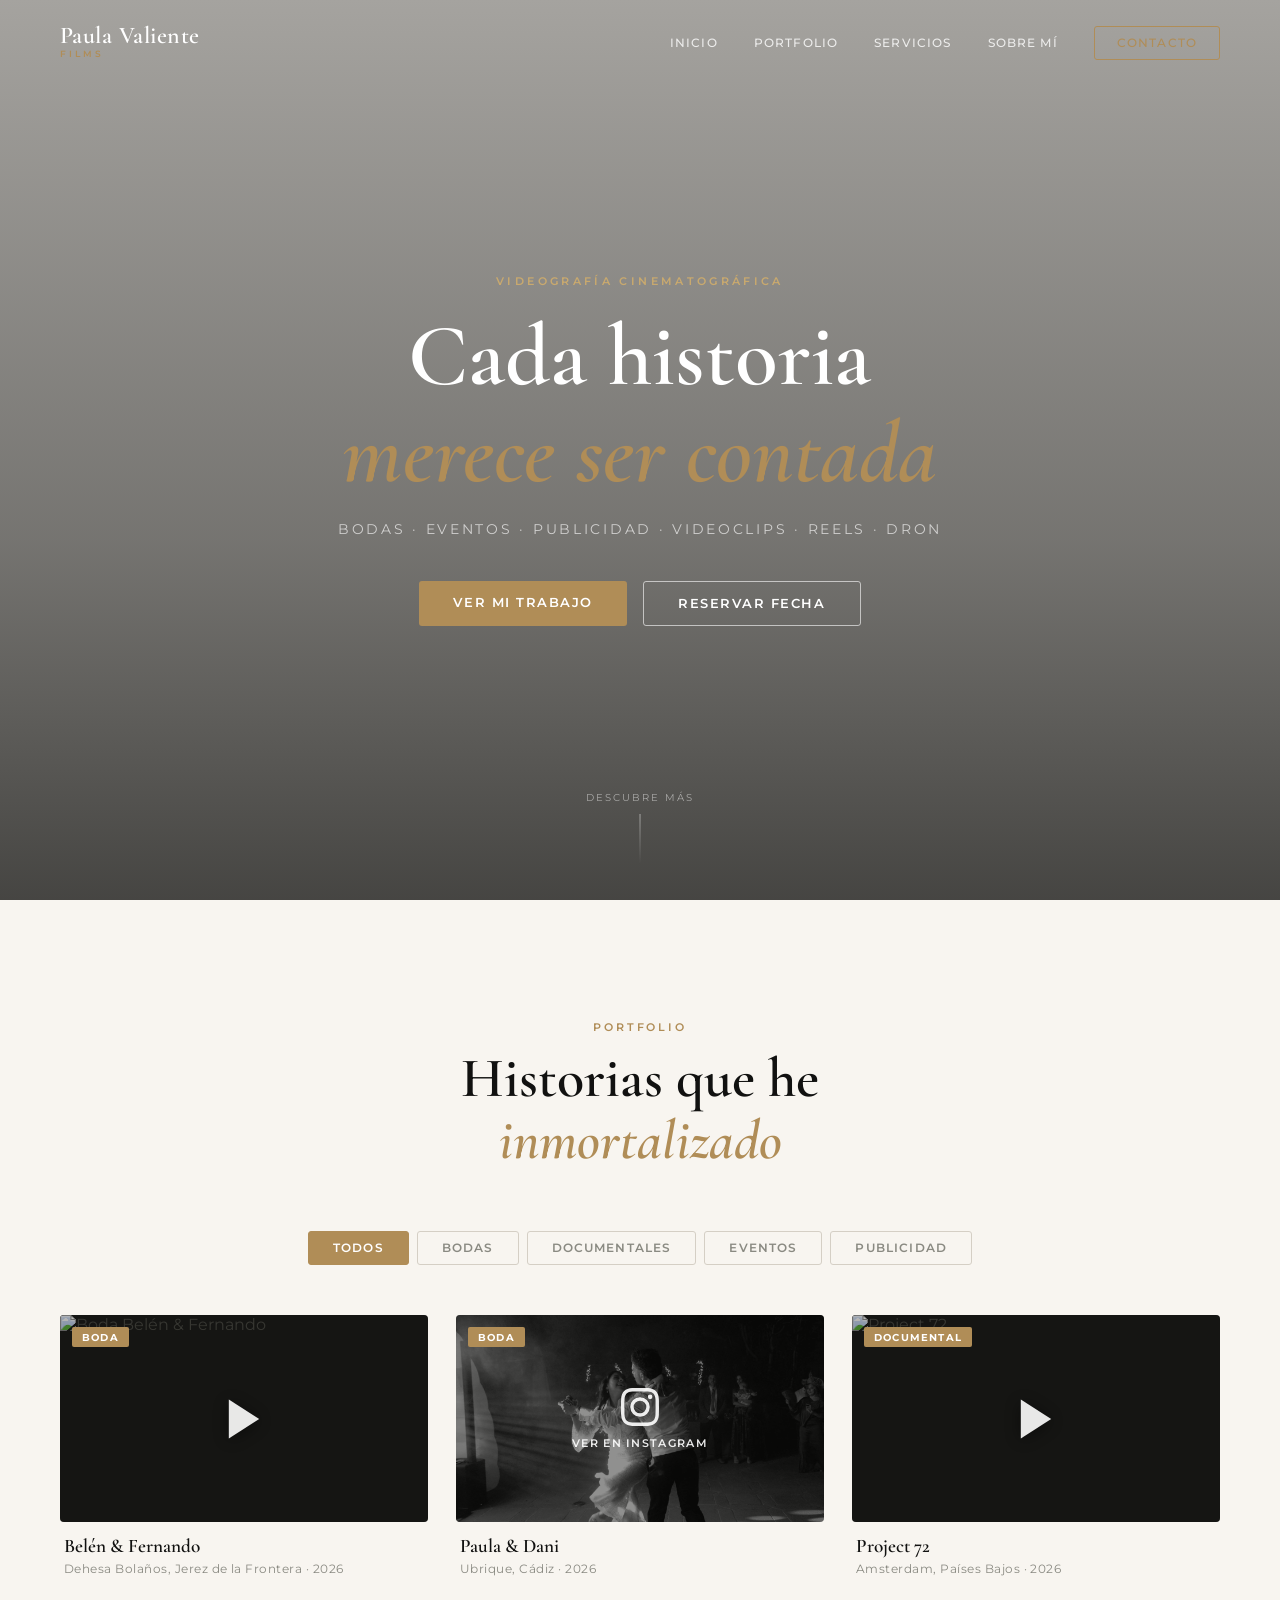
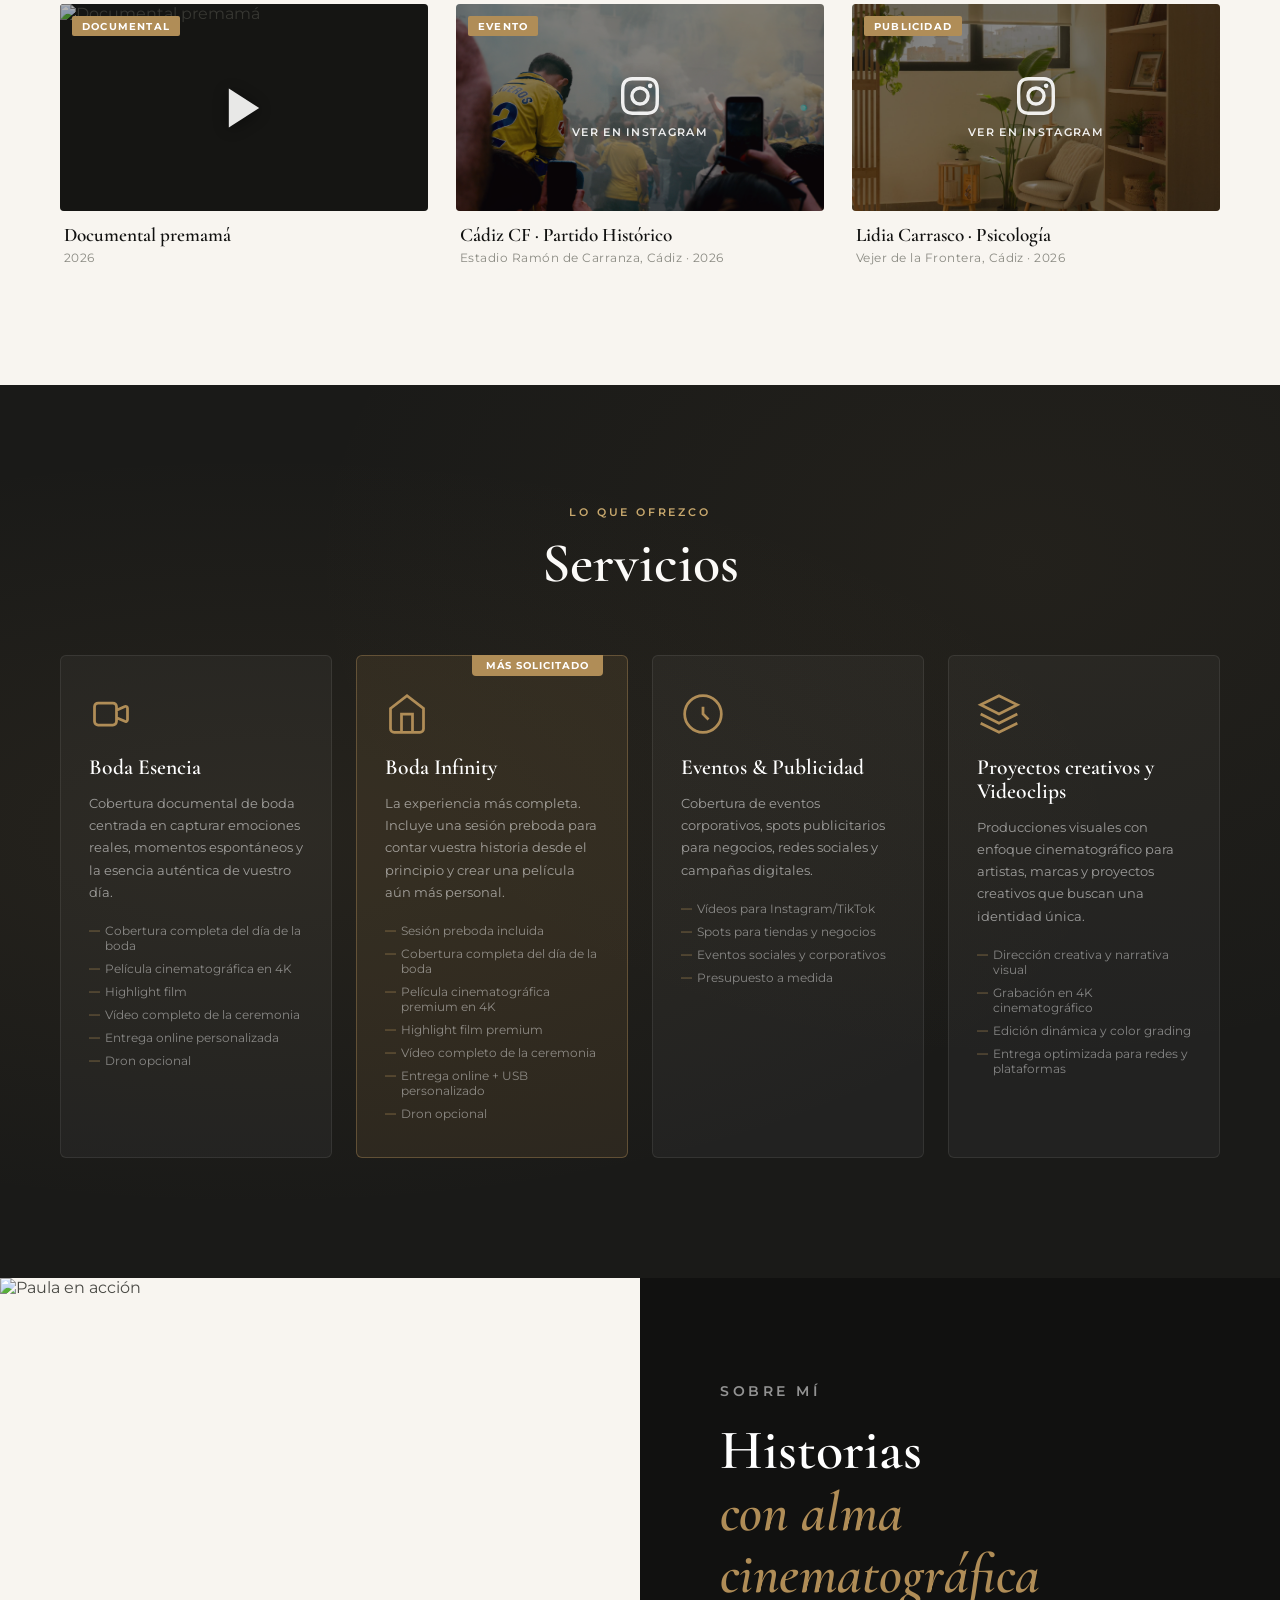
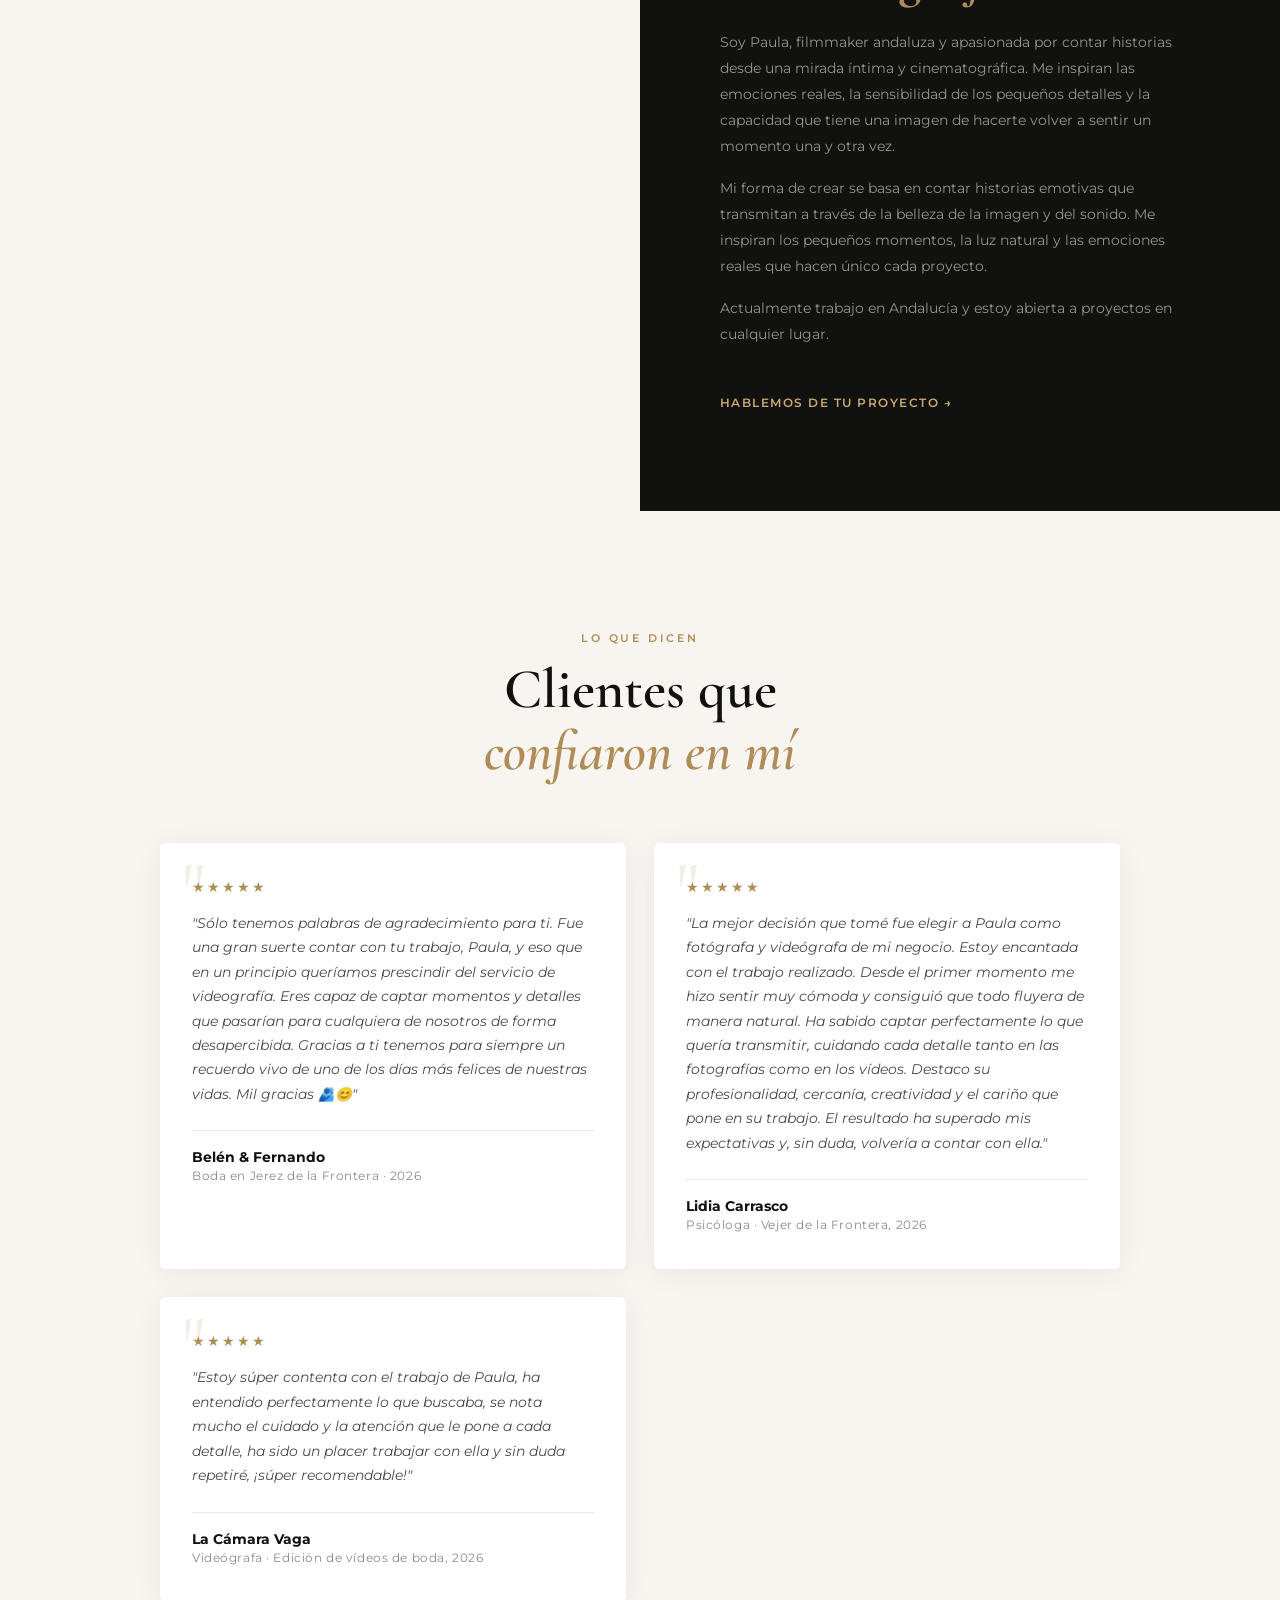
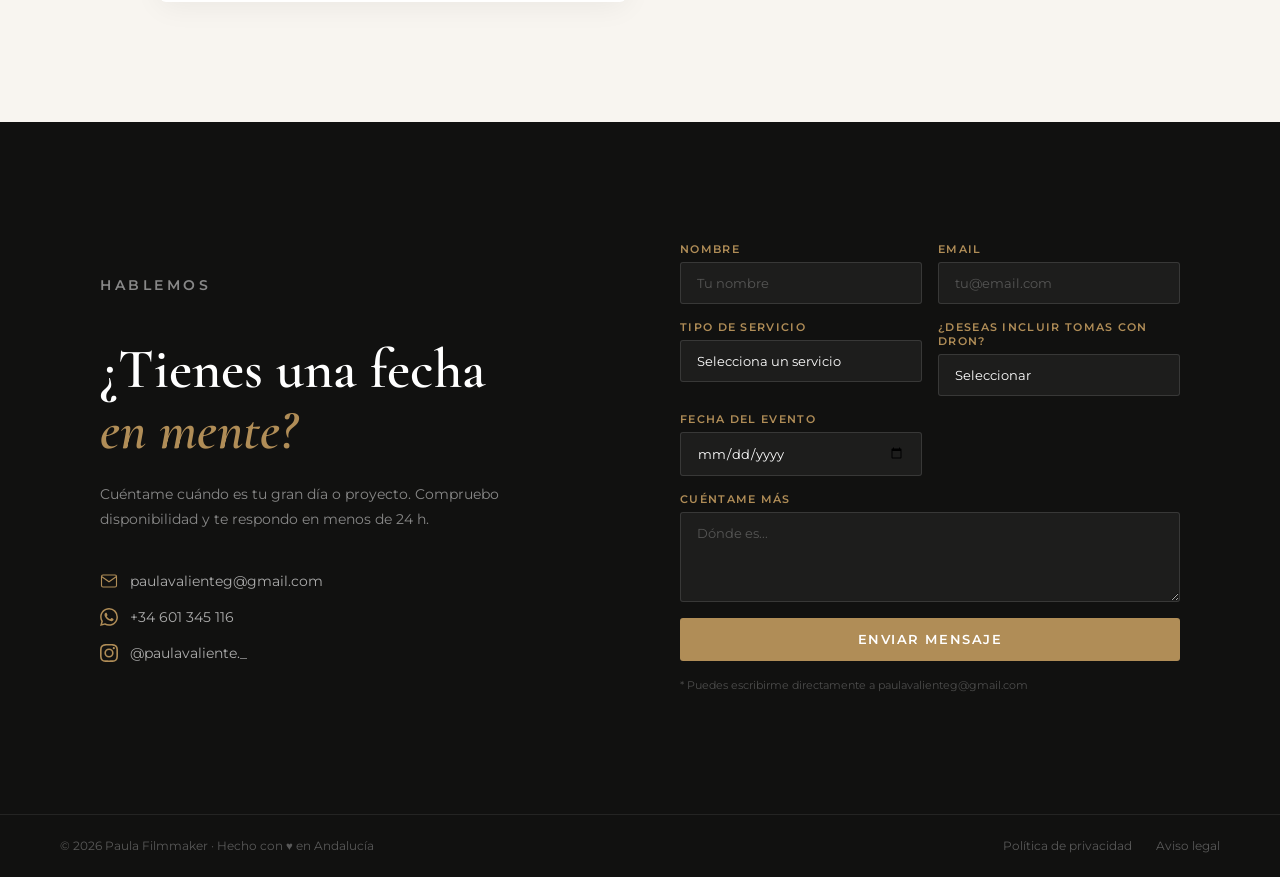
==== commit f5b0bd31: "Update image file extension from jpg to jpeg" ====
--- a/index.html
+++ b/index.html
@@ -214,7 +214,7 @@
 
                         <div class="video-card" data-category="publicidad">
                 <a href="https://www.instagram.com/reel/De9iVn_sJ9l/" target="_blank" rel="noopener" class="video-thumb instagram-thumb">
-                    <img src="lidia-carrasco-psicologa-vejer.jpg" alt="Reel publicitario para Lidia Carrasco, psicóloga en Vejer" loading="lazy">
+                    <img src="lidia-carrasco-psicologa-vejer.jpeg" alt="Reel publicitario para Lidia Carrasco, psicóloga en Vejer" loading="lazy">
                     <div class="play-btn instagram-play">
                         <svg viewBox="0 0 24 24" fill="currentColor"><path d="M12 2.163c3.204 0 3.584.012 4.85.07 3.252.148 4.771 1.691 4.919 4.919.058 1.265.069 1.645.069 4.849 0 3.205-.012 3.584-.069 4.849-.149 3.225-1.664 4.771-4.919 4.919-1.266.058-1.644.07-4.85.07-3.204 0-3.584-.012-4.849-.07-3.26-.149-4.771-1.699-4.919-4.92-.058-1.265-.07-1.644-.07-4.849 0-3.204.013-3.583.07-4.849.149-3.227 1.664-4.771 4.919-4.919 1.266-.057 1.645-.069 4.849-.069zM12 0C8.741 0 8.333.014 7.053.072 2.695.272.273 2.69.073 7.052.014 8.333 0 8.741 0 12c0 3.259.014 3.668.072 4.948.2 4.358 2.618 6.78 6.98 6.98C8.333 23.986 8.741 24 12 24c3.259 0 3.668-.014 4.948-.072 4.354-.2 6.782-2.618 6.979-6.98.059-1.28.073-1.689.073-4.948 0-3.259-.014-3.667-.072-4.947-.196-4.354-2.617-6.78-6.979-6.98C15.668.014 15.259 0 12 0zm0 5.838a6.162 6.162 0 100 12.324 6.162 6.162 0 000-12.324zM12 16a4 4 0 110-8 4 4 0 010 8zm6.406-11.845a1.44 1.44 0 100 2.881 1.44 1.44 0 000-2.881z"/></svg>
                         <span>Ver en Instagram</span>
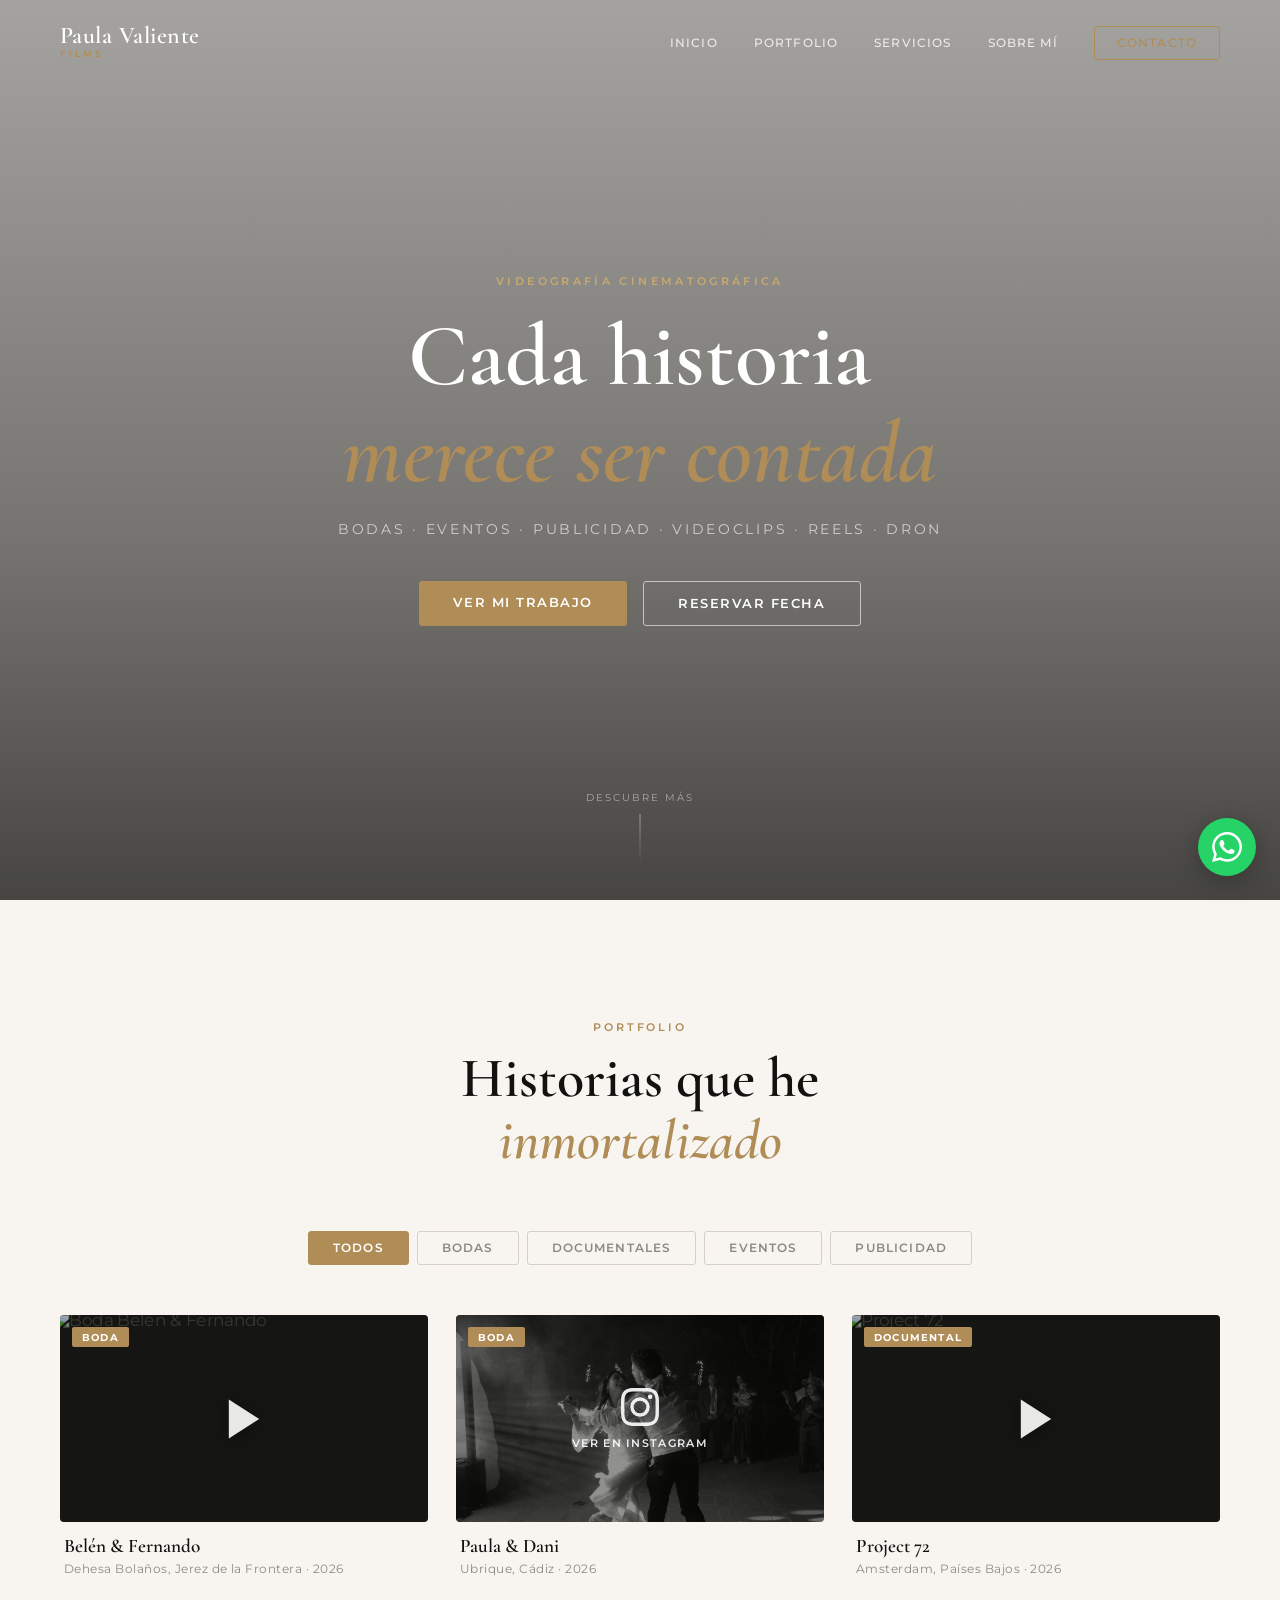
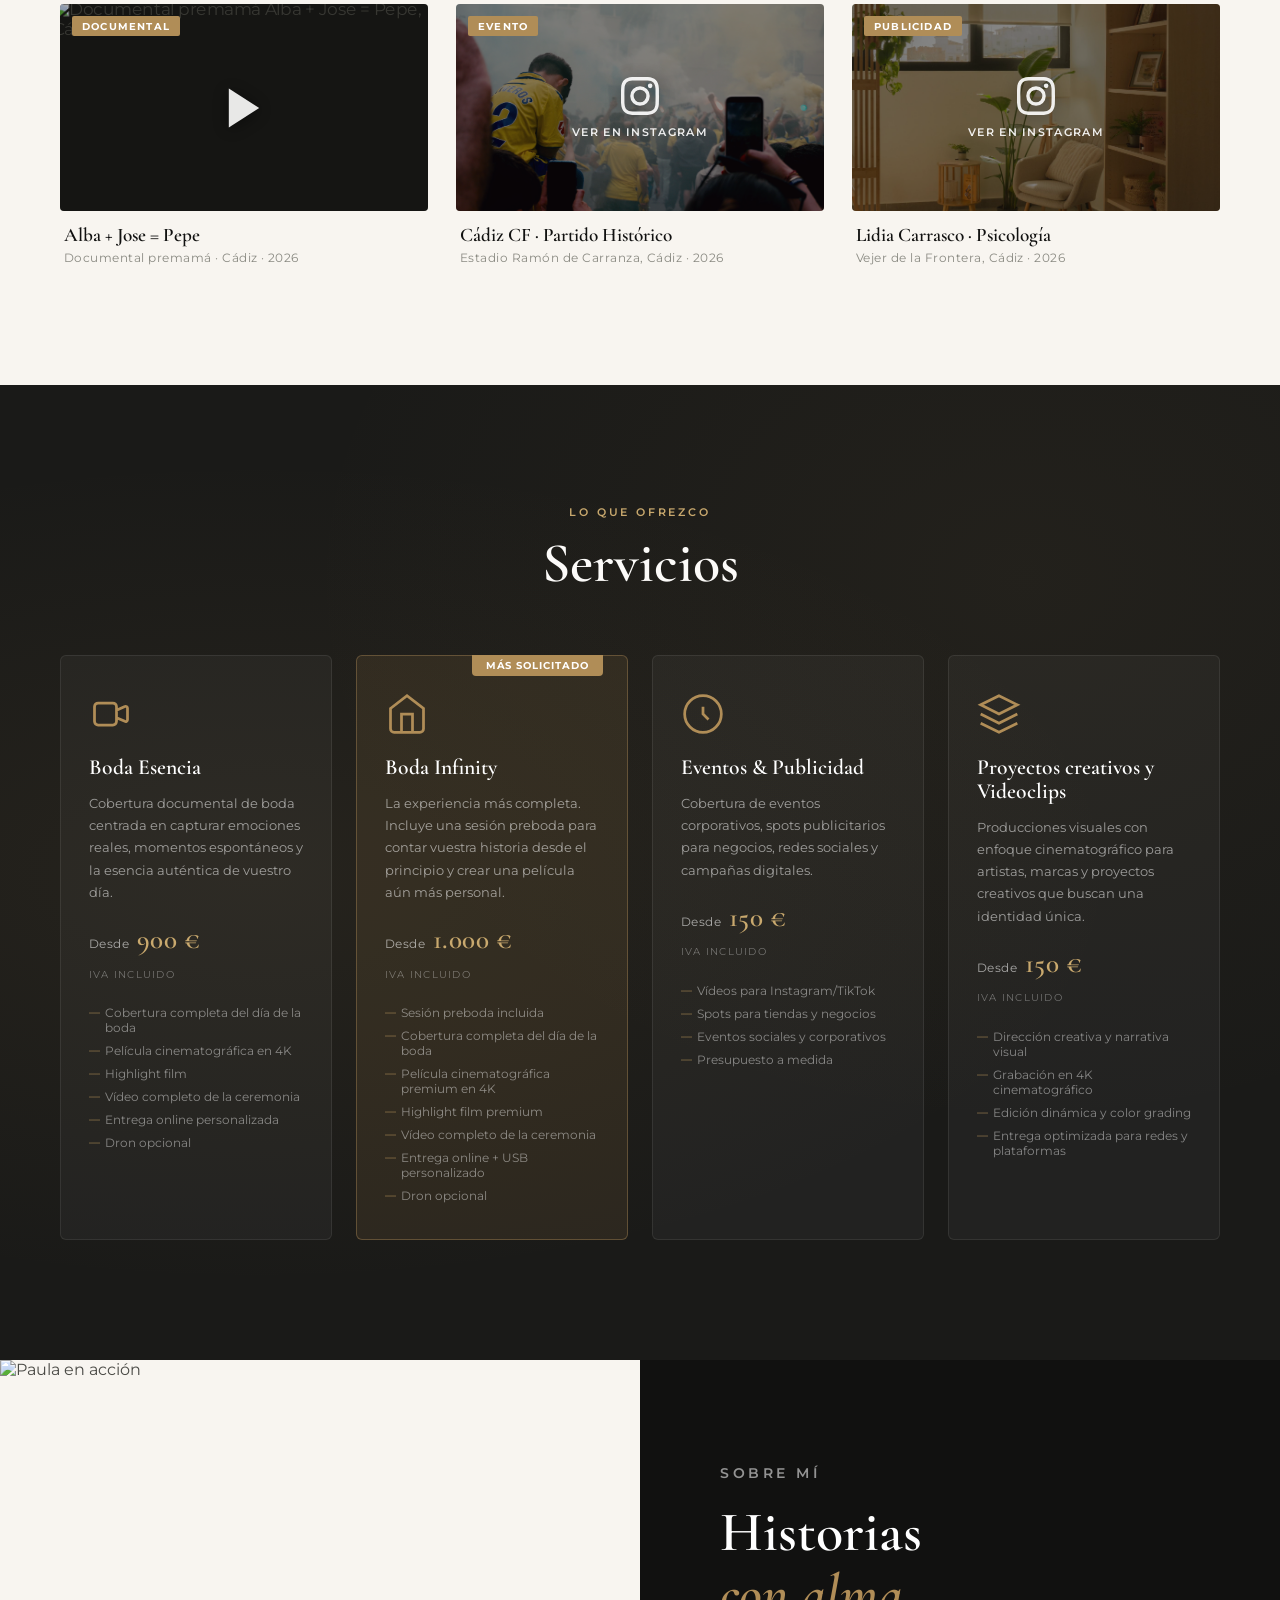
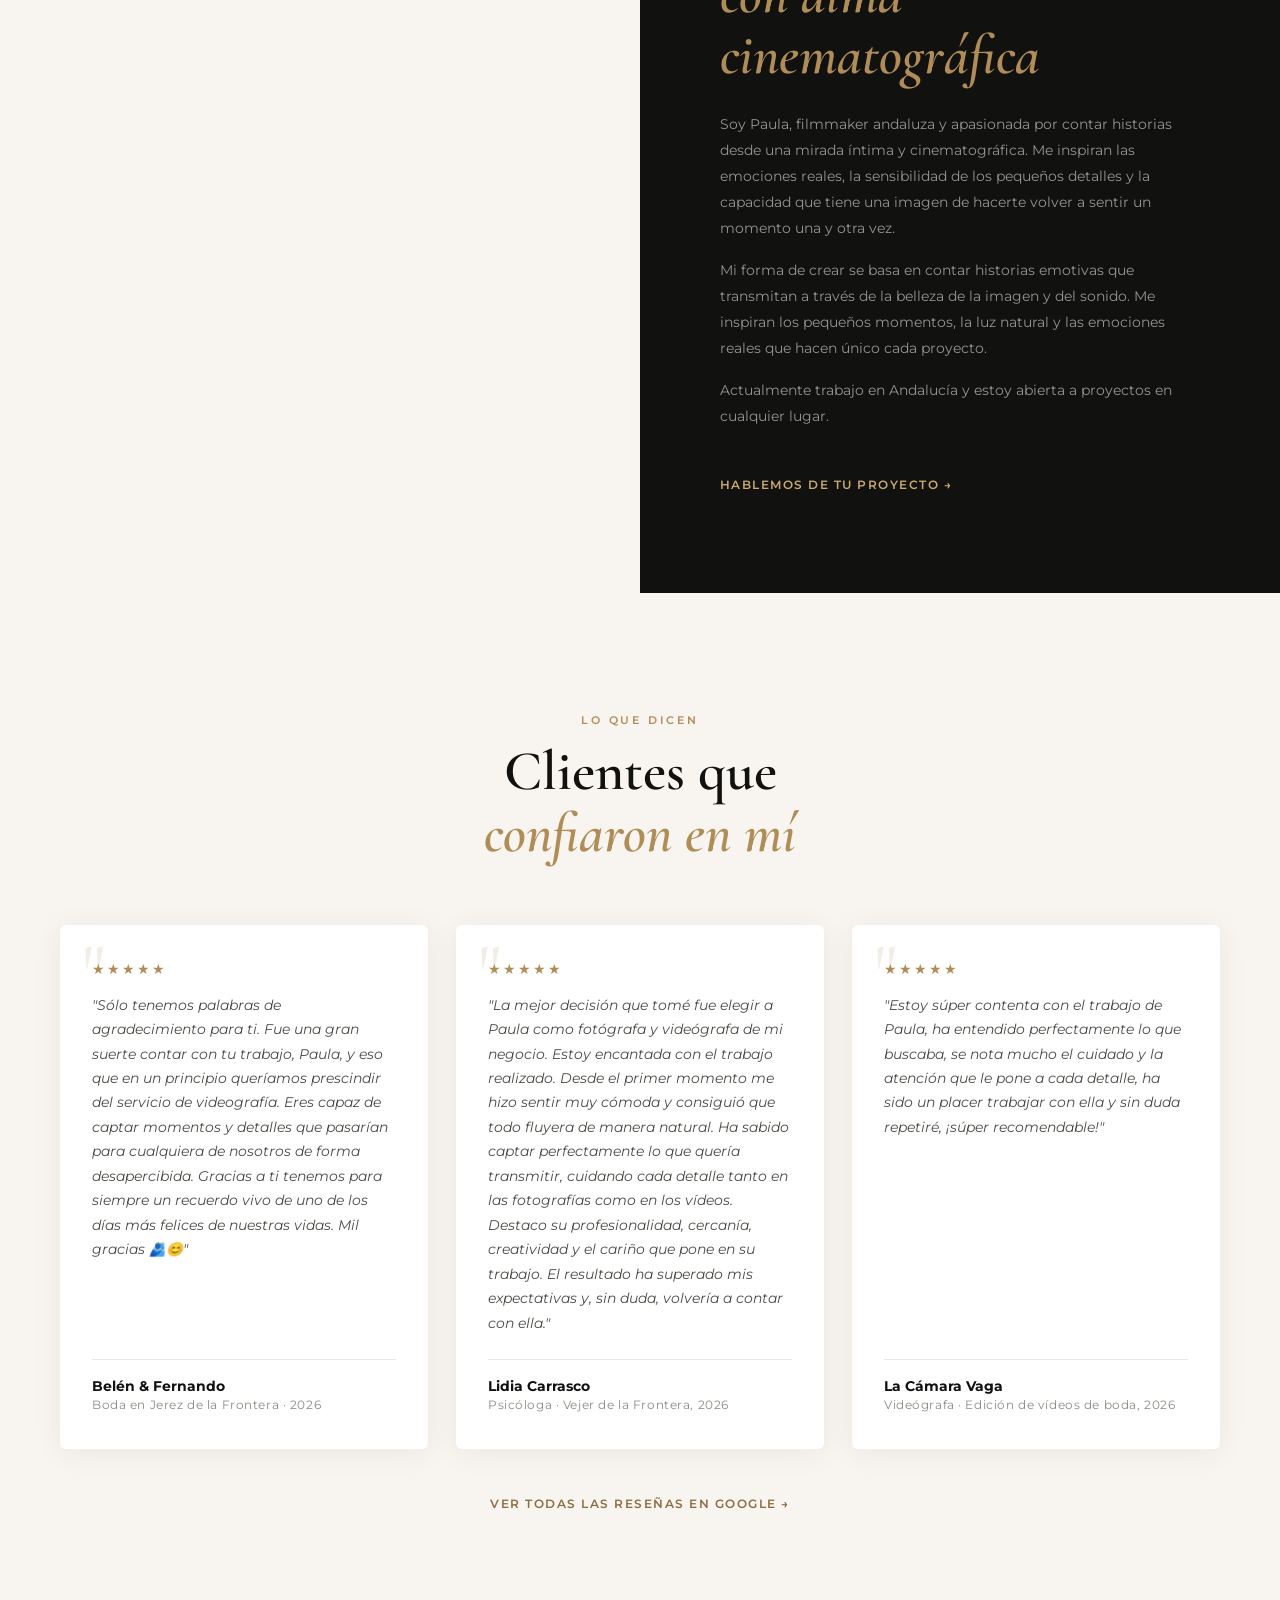
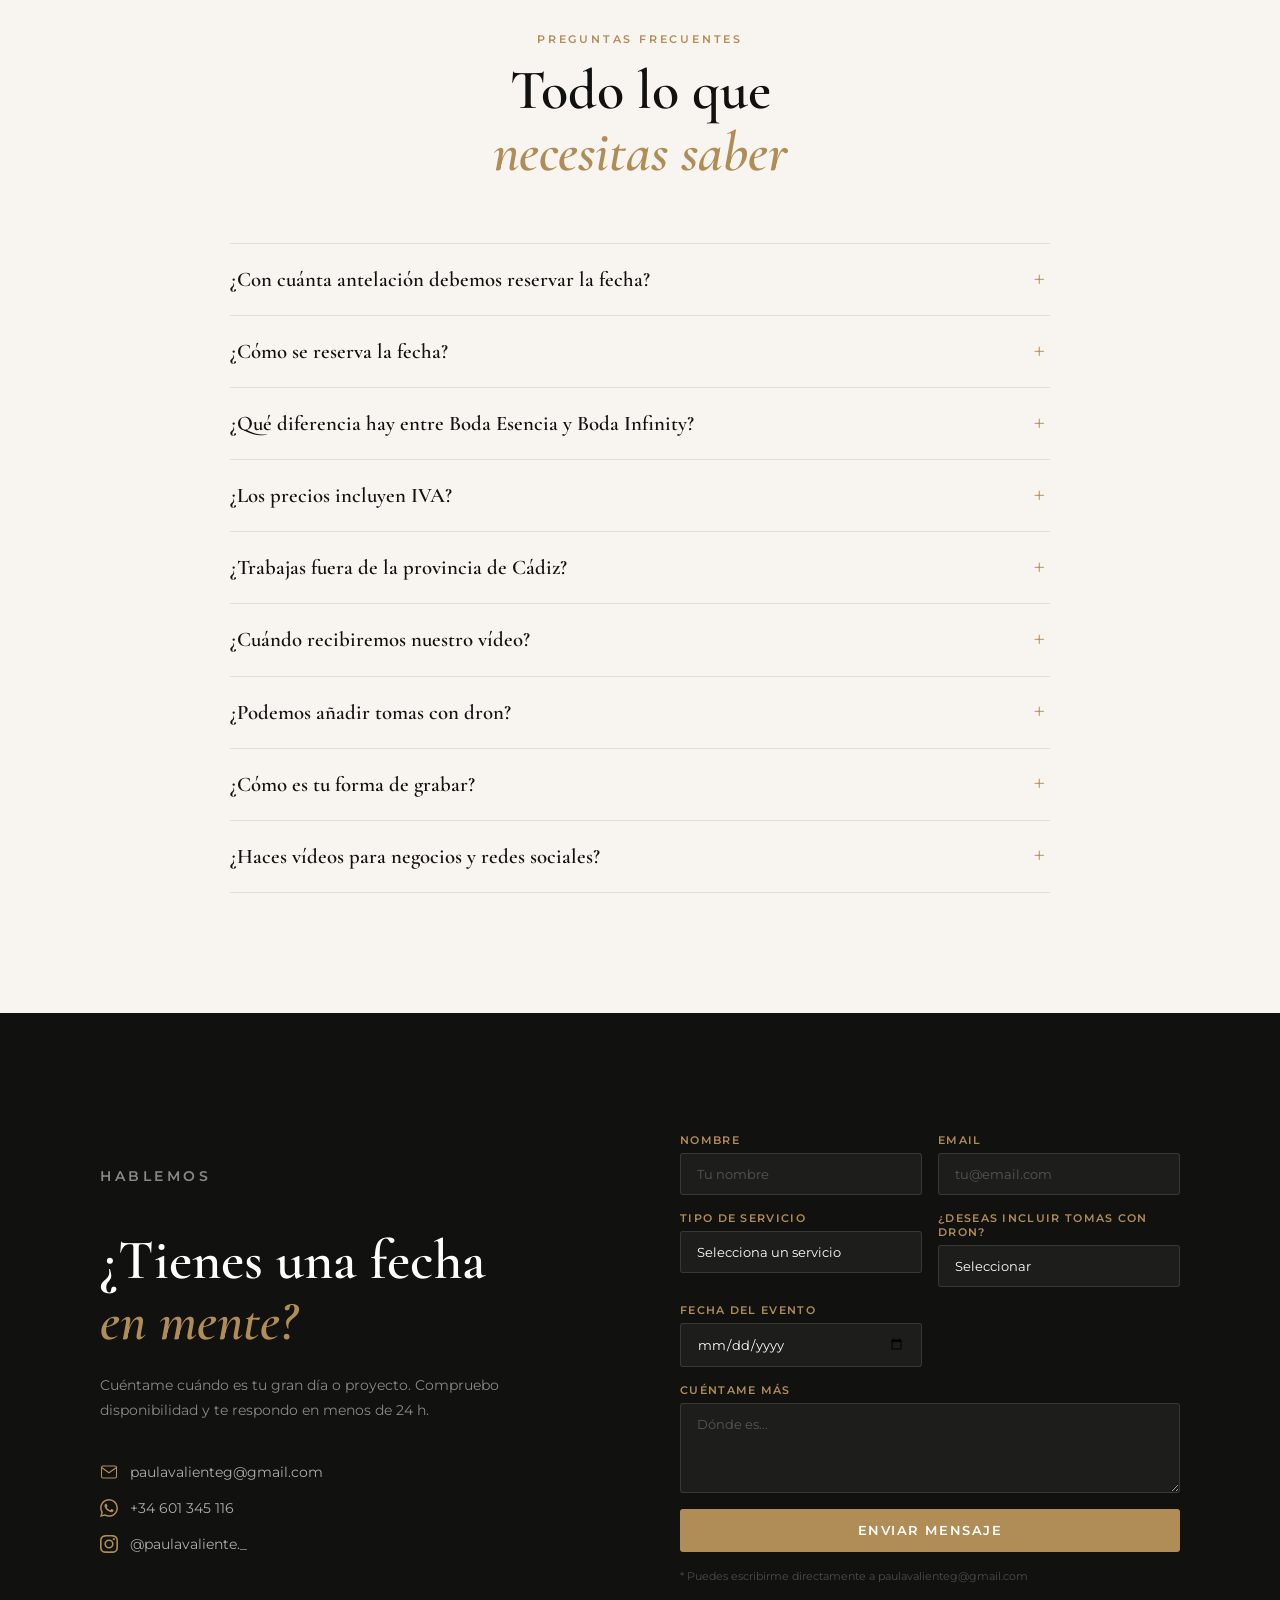
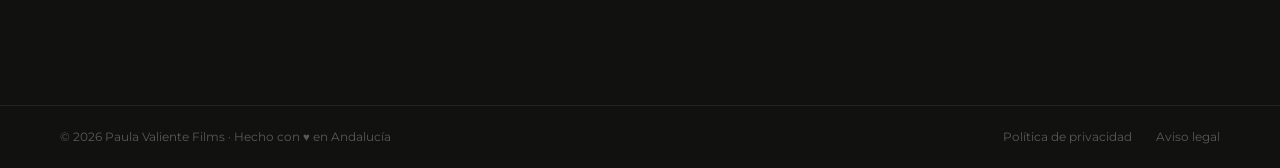
==== commit b9f9c5bf: "Add files via upload" ====
--- a/index.html
+++ b/index.html
@@ -19,7 +19,7 @@
     <title>Paula Valiente Films | Videografía Cinematográfica</title>
     
     <!-- SEO -->
-    <meta name="description" content="Videógrafo de bodas y eventos en Andalucía. Vídeos cinematográficos 4K, tomas con dron y fotografía. Reserva tu fecha en San Fernando.">
+    <meta name="description" content="Videógrafa de bodas y eventos en Cádiz y Andalucía. Vídeos cinematográficos en 4K y tomas con dron. Bodas desde 900 € IVA incluido. Reserva tu fecha.">
     <meta name="keywords" content="videógrafo bodas Cádiz, video boda Andalucía, videógrafo San Fernando, cinematográfico boda, dron boda">
     <meta name="author" content="Paula Valiente Films">
 
@@ -34,7 +34,7 @@
     <link rel="preconnect" href="https://fonts.googleapis.com">
     <link rel="preconnect" href="https://fonts.gstatic.com" crossorigin>
     <link href="https://fonts.googleapis.com/css2?family=Cormorant+Garamond:ital,wght@0,300;0,400;0,600;1,300;1,400&family=Montserrat:wght@300;400;500;600&display=swap" rel="stylesheet">
-    <link rel="stylesheet" href="style.css">
+    <link rel="stylesheet" href="style.css?v=3">
 
 
     <script type="application/ld+json">
@@ -52,7 +52,10 @@
         "addressRegion": "Cádiz",
         "addressCountry": "ES"
       },
-      "areaServed": "Andalucía"
+      "areaServed": "Andalucía",
+      "priceRange": "Desde 150 €",
+      "image": "https://paulavalientefilms.es/preview.jpg",
+      "sameAs": ["https://www.instagram.com/paulavaliente._/"]
     }
     </script>
 
@@ -183,7 +186,7 @@
                 <div class="video-thumb" data-videoid="s23dCalfUR8">
                     <img src="https://img.youtube.com/vi/s23dCalfUR8/maxresdefault.jpg"
                         onerror="this.onerror=null;this.src='https://img.youtube.com/vi/s23dCalfUR8/hqdefault.jpg'"
-                        alt="Documental premamá" loading="lazy">
+                        alt="Documental premamá Alba + Jose = Pepe, Cádiz" loading="lazy">
                     <div class="play-btn">
                         <svg viewBox="0 0 24 24">
                             <polygon points="5,3 19,12 5,21"/>
@@ -192,8 +195,8 @@
                     <div class="video-label">Documental</div>
                 </div>
                 <div class="video-info">
-                    <h3>Documental premamá</h3>
-                    <p>2026</p>
+                    <h3>Alba + Jose = Pepe</h3>
+                    <p>Documental premamá · Cádiz · 2026</p>
                 </div>
             </div>
             <!-- Evento — Reel Instagram Cádiz CF -->
@@ -254,6 +257,7 @@
                 </div>
                 <h3>Boda Esencia</h3>
                 <p>Cobertura documental de boda centrada en capturar emociones reales, momentos espontáneos y la esencia auténtica de vuestro día.</p>
+                <p class="service-price">Desde <strong>900 €</strong> <span>IVA incluido</span></p>
                 <ul class="service-list">
                     <li>Cobertura completa del día de la boda</li>
                     <li>Película cinematográfica en 4K</li>
@@ -270,6 +274,7 @@
                 </div>
                 <h3>Boda Infinity</h3>
                 <p>La experiencia más completa. Incluye una sesión preboda para contar vuestra historia desde el principio y crear una película aún más personal.</p>
+                <p class="service-price">Desde <strong>1.000 €</strong> <span>IVA incluido</span></p>
                 <ul class="service-list">
                     <li>Sesión preboda incluida</li>
                     <li>Cobertura completa del día de la boda</li>
@@ -286,6 +291,7 @@
                 </div>
                 <h3>Eventos & Publicidad</h3>
                 <p>Cobertura de eventos corporativos, spots publicitarios para negocios, redes sociales y campañas digitales.</p>
+                <p class="service-price">Desde <strong>150 €</strong> <span>IVA incluido</span></p>
                 <ul class="service-list">
                     <li>Vídeos para Instagram/TikTok</li>
                     <li>Spots para tiendas y negocios</li>
@@ -299,6 +305,7 @@
                 </div>
                 <h3>Proyectos creativos y Videoclips</h3>
                 <p>Producciones visuales con enfoque cinematográfico para artistas, marcas y proyectos creativos que buscan una identidad única.</p>
+                <p class="service-price">Desde <strong>150 €</strong> <span>IVA incluido</span></p>
                 <ul class="service-list">
                     <li>Dirección creativa y narrativa visual</li>
                     <li>Grabación en 4K cinematográfico</li>
@@ -356,6 +363,55 @@
                     </div>
                 </div>
             </div>
+            <div class="reviews-link">
+                <a href="https://share.google/F91I7bqbKHWBRYEj2" target="_blank" rel="noopener" data-track="google_reviews">Ver todas las reseñas en Google →</a>
+            </div>
+    </section>
+
+    <!-- PREGUNTAS FRECUENTES -->
+    <section id="faq" class="faq">
+        <div class="section-header">
+            <p class="section-eyebrow">Preguntas frecuentes</p>
+            <h2>Todo lo que<br><em>necesitas saber</em></h2>
+        </div>
+        <div class="faq-list">
+            <details class="faq-item">
+                <summary>¿Con cuánta antelación debemos reservar la fecha?</summary>
+                <p>Cuanto antes, mejor: las fechas de primavera, verano y septiembre son las que antes se llenan. Lo ideal es reservar entre 6 y 12 meses antes de la boda, aunque si tu fecha está más cerca escríbeme igualmente y lo comprobamos.</p>
+            </details>
+            <details class="faq-item">
+                <summary>¿Cómo se reserva la fecha?</summary>
+                <p>Primero hablamos para conocer vuestra boda y comprobar disponibilidad. Para bloquear la fecha se abona una señal y firmamos un contrato sencillo con todo lo acordado. El resto del importe se paga antes del día de la boda.</p>
+            </details>
+            <details class="faq-item">
+                <summary>¿Qué diferencia hay entre Boda Esencia y Boda Infinity?</summary>
+                <p>Los dos incluyen la cobertura completa del día, la película cinematográfica en 4K, el highlight film y el vídeo completo de la ceremonia. Boda Infinity añade una sesión preboda, una edición premium de la película y del highlight, y la entrega en un USB personalizado además de la entrega online.</p>
+            </details>
+            <details class="faq-item">
+                <summary>¿Los precios incluyen IVA?</summary>
+                <p>Sí. Todos los precios que ves en la web son con IVA incluido. Para eventos, publicidad y videoclips el precio depende del proyecto, por eso te preparo un presupuesto a medida.</p>
+            </details>
+            <details class="faq-item">
+                <summary>¿Trabajas fuera de la provincia de Cádiz?</summary>
+                <p>Sí. Trabajo principalmente en Cádiz y el resto de Andalucía, y estoy abierta a proyectos en cualquier lugar. Para bodas fuera de la provincia puede haber un suplemento por desplazamiento, que te indico en el presupuesto.</p>
+            </details>
+            <details class="faq-item">
+                <summary>¿Cuándo recibiremos nuestro vídeo?</summary>
+                <p>La película de boda se entrega en un plazo aproximado de 8 a 12 semanas, porque cada una se edita a mano con calma y cuidado. Los reels y vídeos para negocios se entregan mucho antes, normalmente en una o dos semanas.</p>
+            </details>
+            <details class="faq-item">
+                <summary>¿Podemos añadir tomas con dron?</summary>
+                <p>Sí, el dron es opcional en cualquier servicio. Siempre que el lugar y la normativa lo permitan, aporta planos aéreos espectaculares del entorno, la llegada o el banquete.</p>
+            </details>
+            <details class="faq-item">
+                <summary>¿Cómo es tu forma de grabar?</summary>
+                <p>Documental y cinematográfica: me muevo con discreción para captar emociones reales sin poses forzadas, cuidando la luz natural, los detalles y el sonido. Vosotros disfrutáis del día; yo me encargo de que quede para siempre.</p>
+            </details>
+            <details class="faq-item">
+                <summary>¿Haces vídeos para negocios y redes sociales?</summary>
+                <p>Sí. Grabo reels para Instagram y TikTok, spots para tiendas y negocios, y cobertura de eventos sociales y corporativos. Los proyectos empiezan desde 150 € IVA incluido, según duración y necesidades.</p>
+            </details>
+        </div>
     </section>
 
     <!-- CONTACTO -->
@@ -366,11 +422,11 @@
                 <h2>¿Tienes una fecha<br><em>en mente?</em></h2>
                 <p>Cuéntame cuándo es tu gran día o proyecto. Compruebo disponibilidad y te respondo en menos de 24 h.</p>
                 <div class="contact-links">
-                    <a href="mailto:paulavalienteg@gmail.com" class="contact-link">
+                    <a href="mailto:paulavalienteg@gmail.com" class="contact-link" data-track="email">
                         <svg viewBox="0 0 24 24" fill="none" stroke="currentColor" stroke-width="1.5"><path d="M4 4h16c1.1 0 2 .9 2 2v12c0 1.1-.9 2-2 2H4c-1.1 0-2-.9-2-2V6c0-1.1.9-2 2-2z"/><polyline points="22,6 12,13 2,6"/></svg>
                         paulavalienteg@gmail.com
                     </a>
-                    <a href="https://wa.me/34601345116" target="_blank" class="contact-link">
+                    <a href="https://wa.me/34601345116" target="_blank" rel="noopener" class="contact-link" data-track="whatsapp">
                         <svg viewBox="0 0 24 24" fill="currentColor"><path d="M17.472 14.382c-.297-.149-1.758-.867-2.03-.967-.273-.099-.471-.148-.67.15-.197.297-.767.966-.94 1.164-.173.199-.347.223-.644.075-.297-.15-1.255-.463-2.39-1.475-.883-.788-1.48-1.761-1.653-2.059-.173-.297-.018-.458.13-.606.134-.133.298-.347.446-.52.149-.174.198-.298.298-.497.099-.198.05-.371-.025-.52-.075-.149-.669-1.612-.916-2.207-.242-.579-.487-.5-.669-.51-.173-.008-.371-.01-.57-.01-.198 0-.52.074-.792.372-.272.297-1.04 1.016-1.04 2.479 0 1.462 1.065 2.875 1.213 3.074.149.198 2.096 3.2 5.077 4.487.709.306 1.262.489 1.694.625.712.227 1.36.195 1.871.118.571-.085 1.758-.719 2.006-1.413.248-.694.248-1.289.173-1.413-.074-.124-.272-.198-.57-.347m-5.421 7.403h-.004a9.87 9.87 0 01-5.031-1.378l-.361-.214-3.741.982.998-3.648-.235-.374a9.86 9.86 0 01-1.51-5.26c.001-5.45 4.436-9.884 9.888-9.884 2.64 0 5.122 1.03 6.988 2.898a9.825 9.825 0 012.893 6.994c-.003 5.45-4.437 9.884-9.885 9.884m8.413-18.297A11.815 11.815 0 0012.05 0C5.495 0 .16 5.335.157 11.892c0 2.096.547 4.142 1.588 5.945L.057 24l6.305-1.654a11.882 11.882 0 005.683 1.448h.005c6.554 0 11.89-5.335 11.893-11.893a11.821 11.821 0 00-3.48-8.413z"/></svg>
                         +34 601 345 116
                     </a>
@@ -422,7 +478,7 @@
             </form>
         </div>
         <div class="footer-bottom">
-            <p>© 2026 Paula Filmmaker · Hecho con ♥ en Andalucía</p>
+            <p>© 2026 Paula Valiente Films · Hecho con ♥ en Andalucía</p>
             <div class="footer-links">
                 <a href="privacidad.html">Política de privacidad</a>
                 <a href="aviso-legal.html">Aviso legal</a>
@@ -430,6 +486,11 @@
         </div>
     </footer>
 
-    <script src="script.js"></script>
+    <!-- BOTÓN FLOTANTE WHATSAPP -->
+    <a href="https://wa.me/34601345116?text=Hola%20Paula%2C%20me%20gustar%C3%ADa%20pedir%20informaci%C3%B3n%20sobre%20tus%20servicios" class="whatsapp-float" target="_blank" rel="noopener" aria-label="Escríbeme por WhatsApp" data-track="whatsapp">
+        <svg aria-hidden="true" viewBox="0 0 24 24" fill="currentColor"><path d="M17.472 14.382c-.297-.149-1.758-.867-2.03-.967-.273-.099-.471-.148-.67.15-.197.297-.767.966-.94 1.164-.173.199-.347.223-.644.075-.297-.15-1.255-.463-2.39-1.475-.883-.788-1.48-1.761-1.653-2.059-.173-.297-.018-.458.13-.606.134-.133.298-.347.446-.52.149-.174.198-.298.298-.497.099-.198.05-.371-.025-.52-.075-.149-.669-1.612-.916-2.207-.242-.579-.487-.5-.669-.51-.173-.008-.371-.01-.57-.01-.198 0-.52.074-.792.372-.272.297-1.04 1.016-1.04 2.479 0 1.462 1.065 2.875 1.213 3.074.149.198 2.096 3.2 5.077 4.487.709.306 1.262.489 1.694.625.712.227 1.36.195 1.871.118.571-.085 1.758-.719 2.006-1.413.248-.694.248-1.289.173-1.413-.074-.124-.272-.198-.57-.347m-5.421 7.403h-.004a9.87 9.87 0 01-5.031-1.378l-.361-.214-3.741.982.998-3.648-.235-.374a9.86 9.86 0 01-1.51-5.26c.001-5.45 4.436-9.884 9.888-9.884 2.64 0 5.122 1.03 6.988 2.898a9.825 9.825 0 012.893 6.994c-.003 5.45-4.437 9.884-9.885 9.884m8.413-18.297A11.815 11.815 0 0012.05 0C5.495 0 .16 5.335.157 11.892c0 2.096.547 4.142 1.588 5.945L.057 24l6.305-1.654a11.882 11.882 0 005.683 1.448h.005c6.554 0 11.89-5.335 11.893-11.893a11.821 11.821 0 00-3.48-8.413z"/></svg>
+    </a>
+
+    <script src="script.js?v=3"></script>
 </body>
 </html>
--- a/style.css
+++ b/style.css
@@ -378,8 +378,12 @@
     width: 100%;
     height: 100%;
     object-fit: cover;
+    transition: transform 0.6s var(--transition);
 }
 .video-card:hover .video-thumb img { transform: scale(1.06); }
+/* Las miniaturas de YouTube traen una franja oscura en el borde: se amplían un poco para ocultarla */
+.video-thumb[data-videoid] img { transform: scale(1.04); }
+.video-card:hover .video-thumb[data-videoid] img { transform: scale(1.1); }
 .play-btn {
     position: absolute;
     inset: 0;
@@ -648,9 +652,9 @@
 }
 .testimonials-grid {
     display: grid;
-    grid-template-columns: repeat(2, 1fr);
+    grid-template-columns: repeat(3, 1fr);
     gap: 28px;
-    max-width: 960px;
+    max-width: 1200px;
     margin: 0 auto;
 }
 .testimonial-card {
@@ -659,6 +663,8 @@
     padding: 36px 32px;
     box-shadow: 0 4px 30px rgba(0,0,0,0.06);
     position: relative;
+    display: flex;
+    flex-direction: column;
 }
 .testimonial-card::before {
     content: '"';
@@ -682,6 +688,7 @@
     color: var(--text);
     font-style: italic;
     margin-bottom: 24px;
+    flex-grow: 1;
 }
 .testimonial-author { border-top: 1px solid #ece8e2; padding-top: 18px; }
 .testimonial-author strong { display: block; color: var(--black); font-size: 0.85rem; }
@@ -874,3 +881,126 @@
     height: 100%;
     object-fit: cover;
 }
+
+/* ================================================
+   PRECIOS EN SERVICIOS
+   ================================================ */
+.service-price {
+    font-size: 0.78rem !important;
+    color: rgba(255,255,255,0.6) !important;
+    letter-spacing: 0.04em;
+    margin: -6px 0 22px !important;
+}
+.service-price strong {
+    font-family: 'Cormorant Garamond', serif;
+    font-size: 1.7rem;
+    font-weight: 600;
+    color: var(--gold-light);
+    margin: 0 4px;
+}
+.service-price span {
+    display: block;
+    font-size: 0.65rem;
+    letter-spacing: 0.12em;
+    text-transform: uppercase;
+    color: rgba(255,255,255,0.35);
+    margin-top: 2px;
+}
+
+/* ================================================
+   ENLACE A RESEÑAS DE GOOGLE
+   ================================================ */
+.reviews-link {
+    text-align: center;
+    margin-top: 44px;
+}
+.reviews-link a {
+    font-size: 0.78rem;
+    font-weight: 600;
+    letter-spacing: 0.12em;
+    text-transform: uppercase;
+    color: var(--gold-dark);
+    border-bottom: 1px solid transparent;
+    padding-bottom: 2px;
+    transition: all var(--transition);
+}
+.reviews-link a:hover { color: var(--gold); border-bottom-color: var(--gold); }
+
+/* ================================================
+   PREGUNTAS FRECUENTES
+   ================================================ */
+.faq {
+    padding: 0 60px 120px;
+    background: var(--cream);
+}
+.faq-list {
+    max-width: 820px;
+    margin: 0 auto;
+}
+.faq-item {
+    border-bottom: 1px solid #e3ddd3;
+}
+.faq-item:first-child { border-top: 1px solid #e3ddd3; }
+.faq-item summary {
+    list-style: none;
+    cursor: pointer;
+    padding: 22px 44px 22px 0;
+    position: relative;
+    font-family: 'Cormorant Garamond', serif;
+    font-size: 1.3rem;
+    font-weight: 600;
+    color: var(--black);
+    line-height: 1.3;
+}
+.faq-item summary::-webkit-details-marker { display: none; }
+.faq-item summary::after {
+    content: '+';
+    position: absolute;
+    right: 4px; top: 50%;
+    transform: translateY(-50%);
+    font-family: 'Montserrat', sans-serif;
+    font-size: 1.4rem;
+    font-weight: 300;
+    color: var(--gold);
+    transition: transform 0.3s;
+}
+.faq-item[open] summary::after { transform: translateY(-50%) rotate(45deg); }
+.faq-item summary:hover { color: var(--gold-dark); }
+.faq-item p {
+    font-size: 0.88rem;
+    line-height: 1.85;
+    color: var(--text);
+    padding: 0 0 24px;
+    max-width: 720px;
+}
+
+/* ================================================
+   BOTÓN FLOTANTE WHATSAPP
+   ================================================ */
+.whatsapp-float {
+    position: fixed;
+    right: 24px;
+    bottom: 24px;
+    z-index: 1500;
+    width: 58px;
+    height: 58px;
+    border-radius: 50%;
+    background: #25d366;
+    color: var(--white);
+    display: flex;
+    align-items: center;
+    justify-content: center;
+    box-shadow: 0 6px 24px rgba(0,0,0,0.25);
+    transition: transform 0.3s, box-shadow 0.3s;
+}
+.whatsapp-float svg { width: 30px; height: 30px; fill: currentColor; }
+.whatsapp-float:hover { transform: scale(1.08); box-shadow: 0 8px 30px rgba(0,0,0,0.3); }
+
+@media (max-width: 900px) {
+    .faq { padding: 0 30px 100px; }
+}
+@media (max-width: 600px) {
+    .faq { padding: 0 24px 80px; }
+    .faq-item summary { font-size: 1.15rem; }
+    .whatsapp-float { right: 16px; bottom: 16px; width: 54px; height: 54px; }
+}
